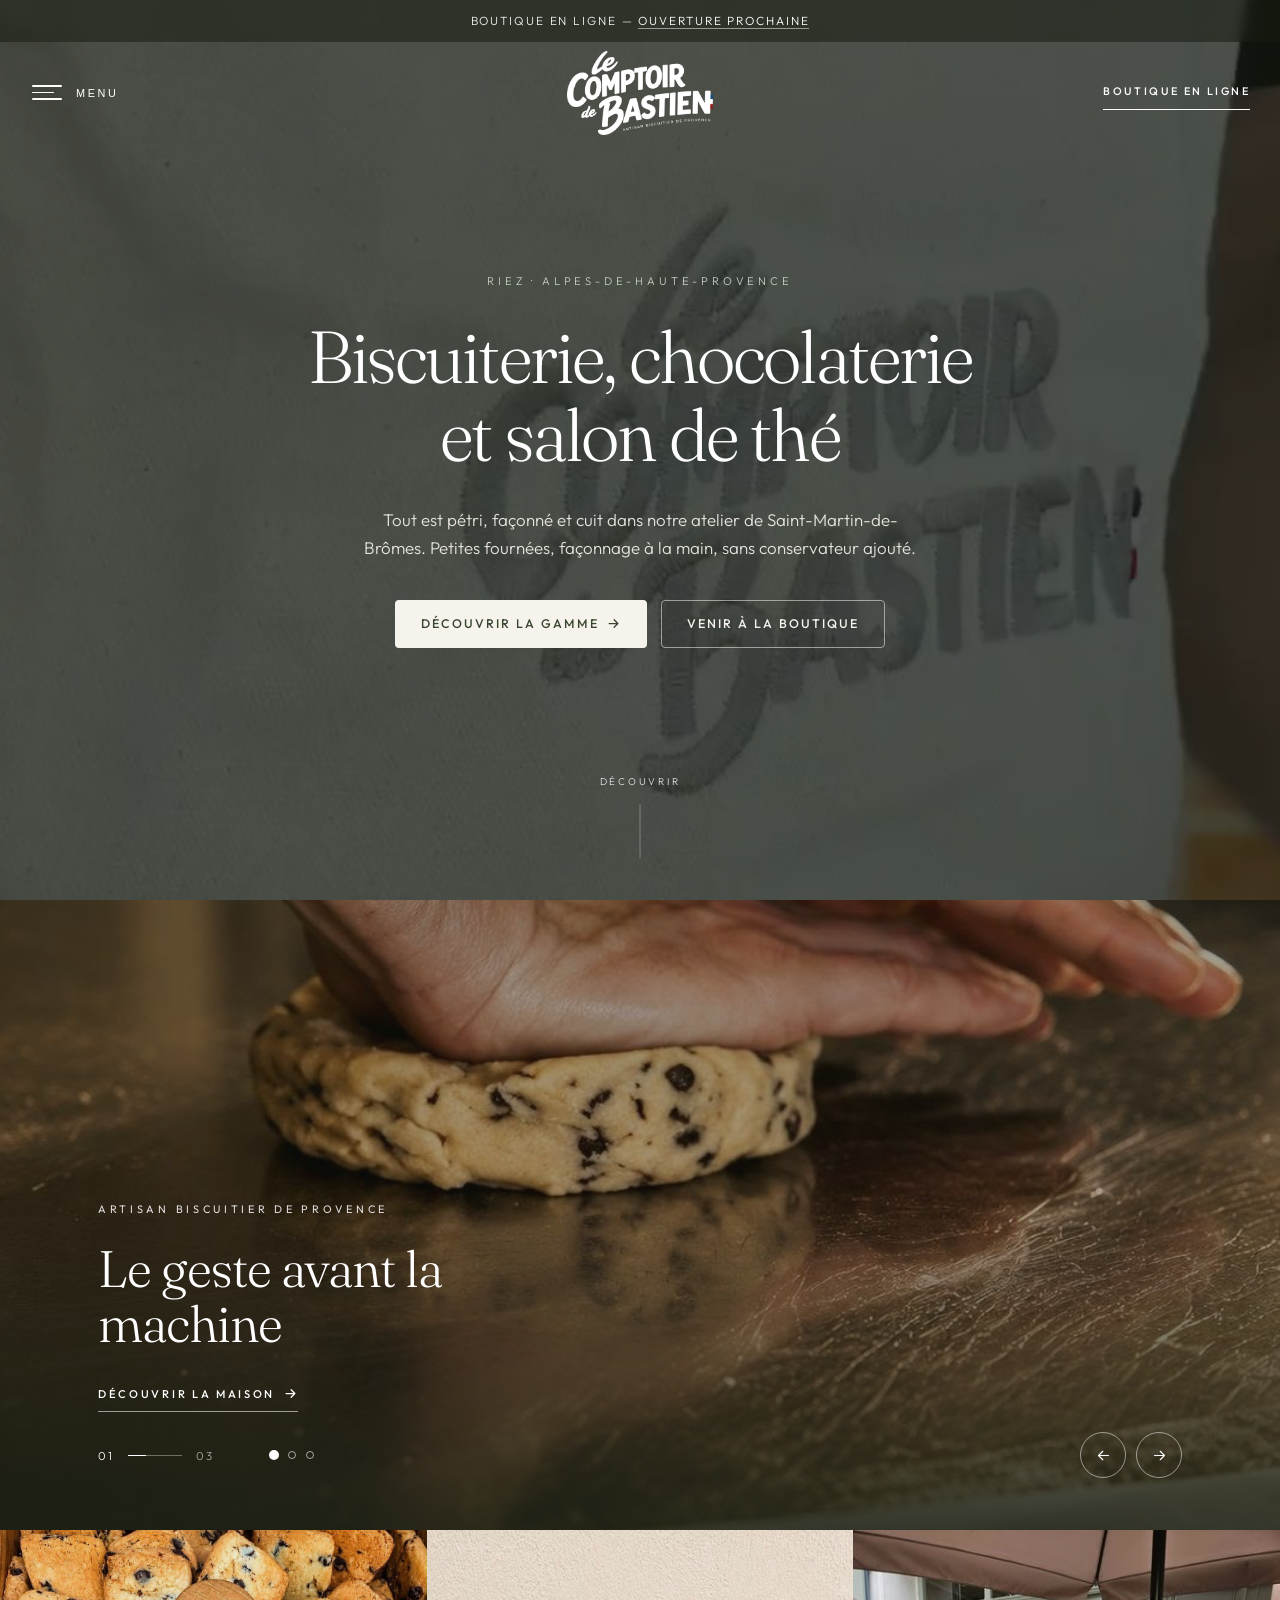
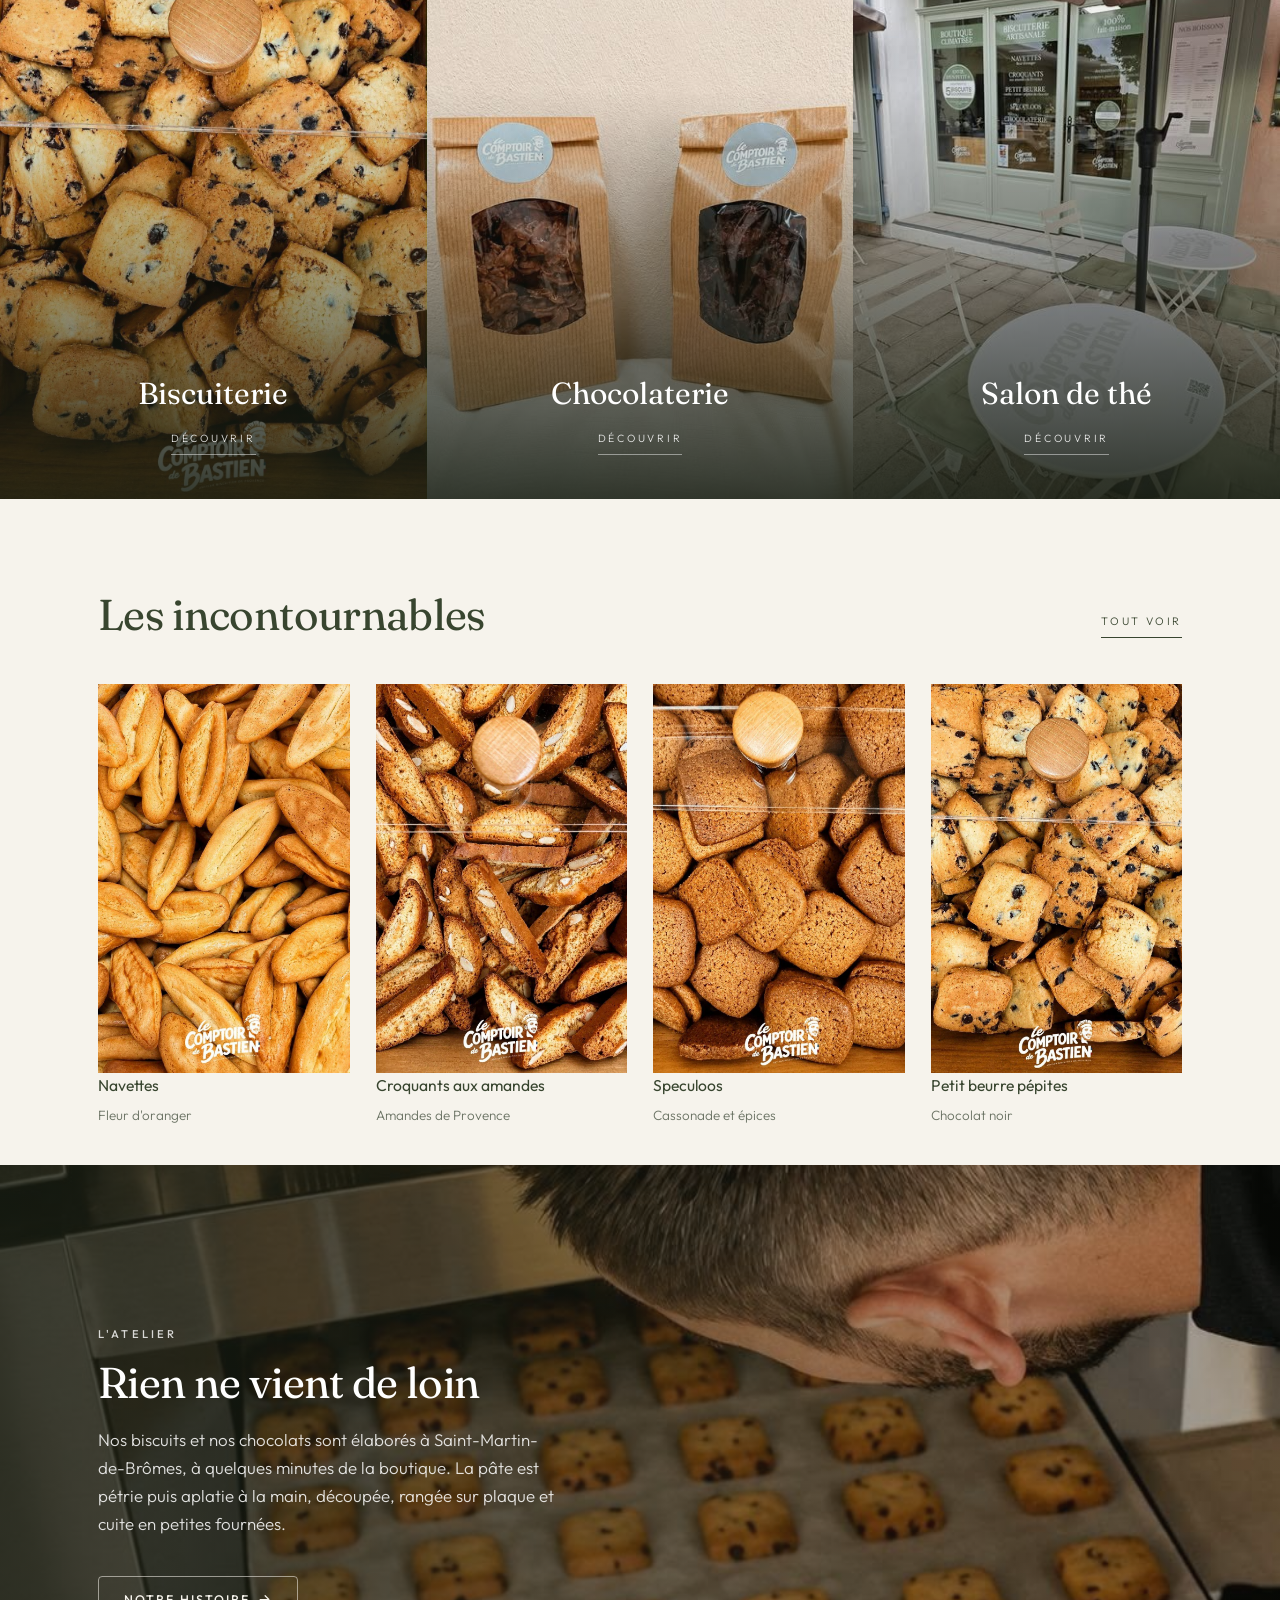
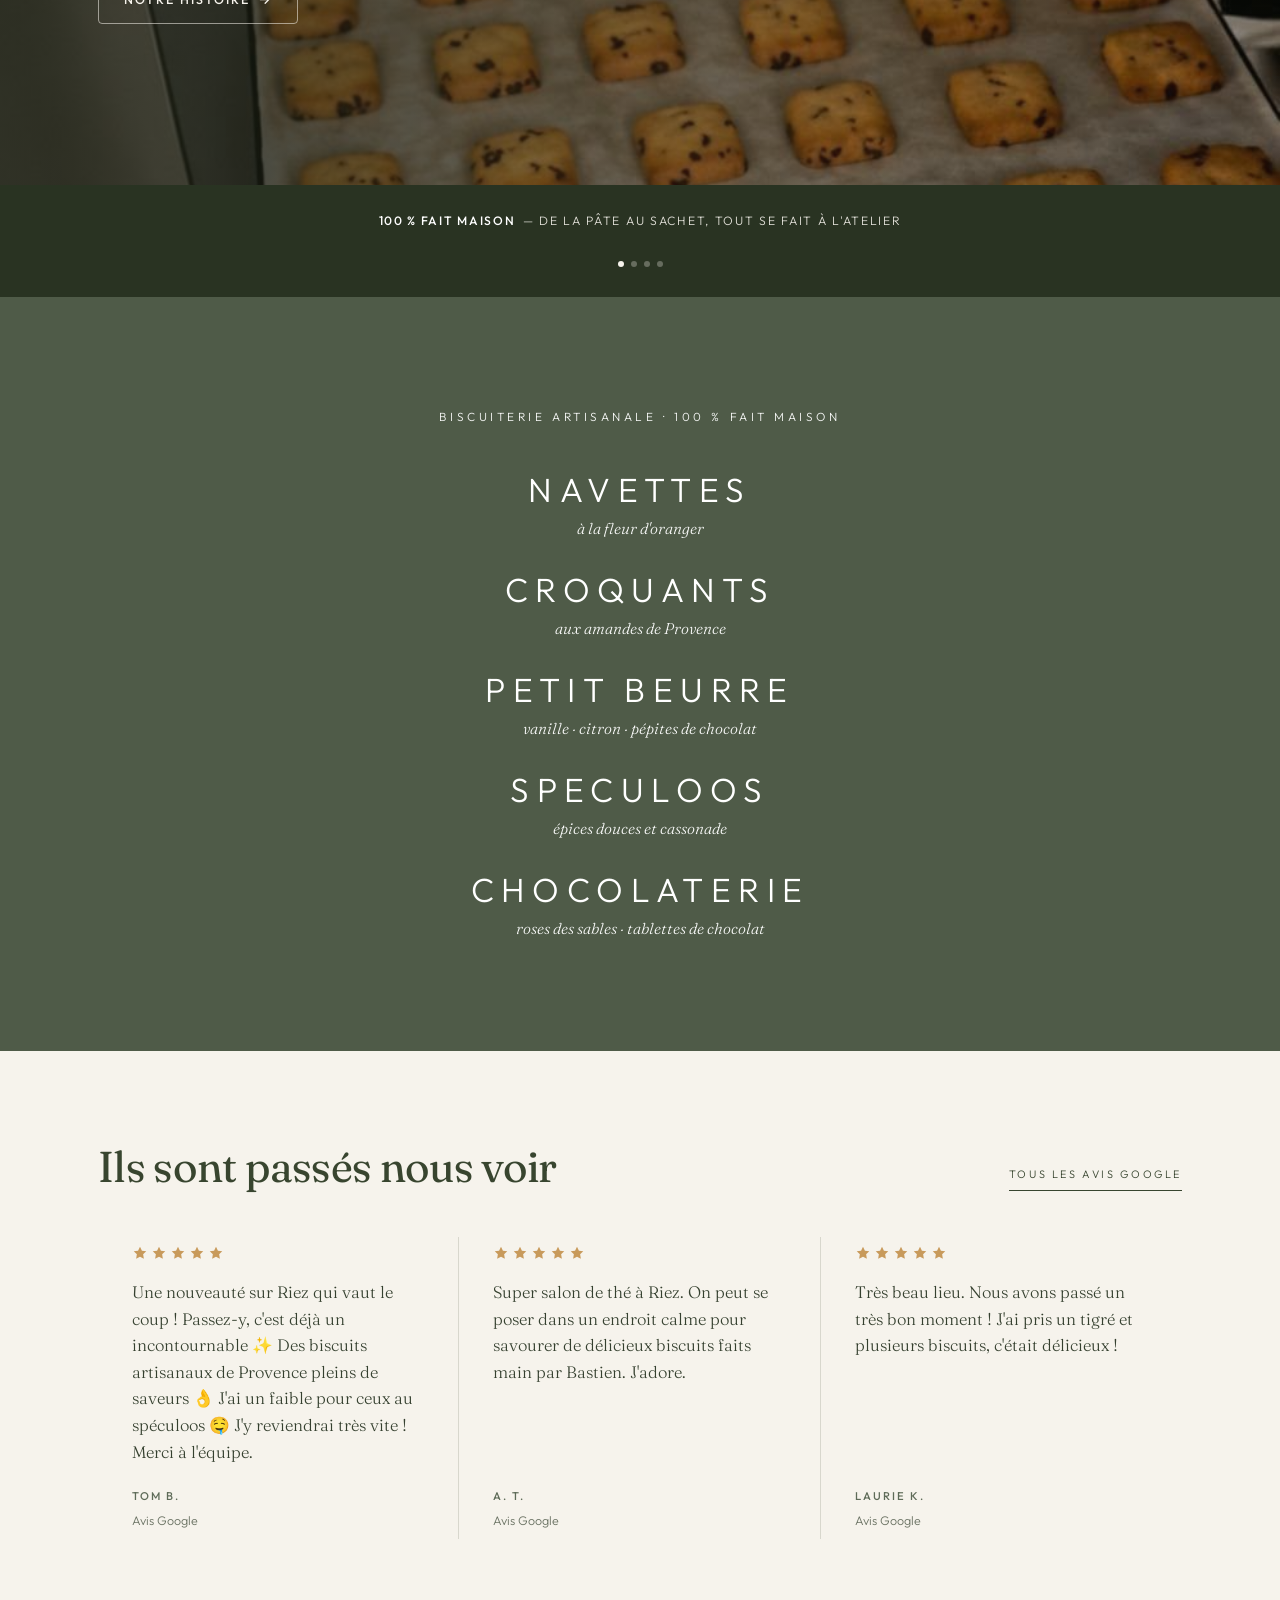
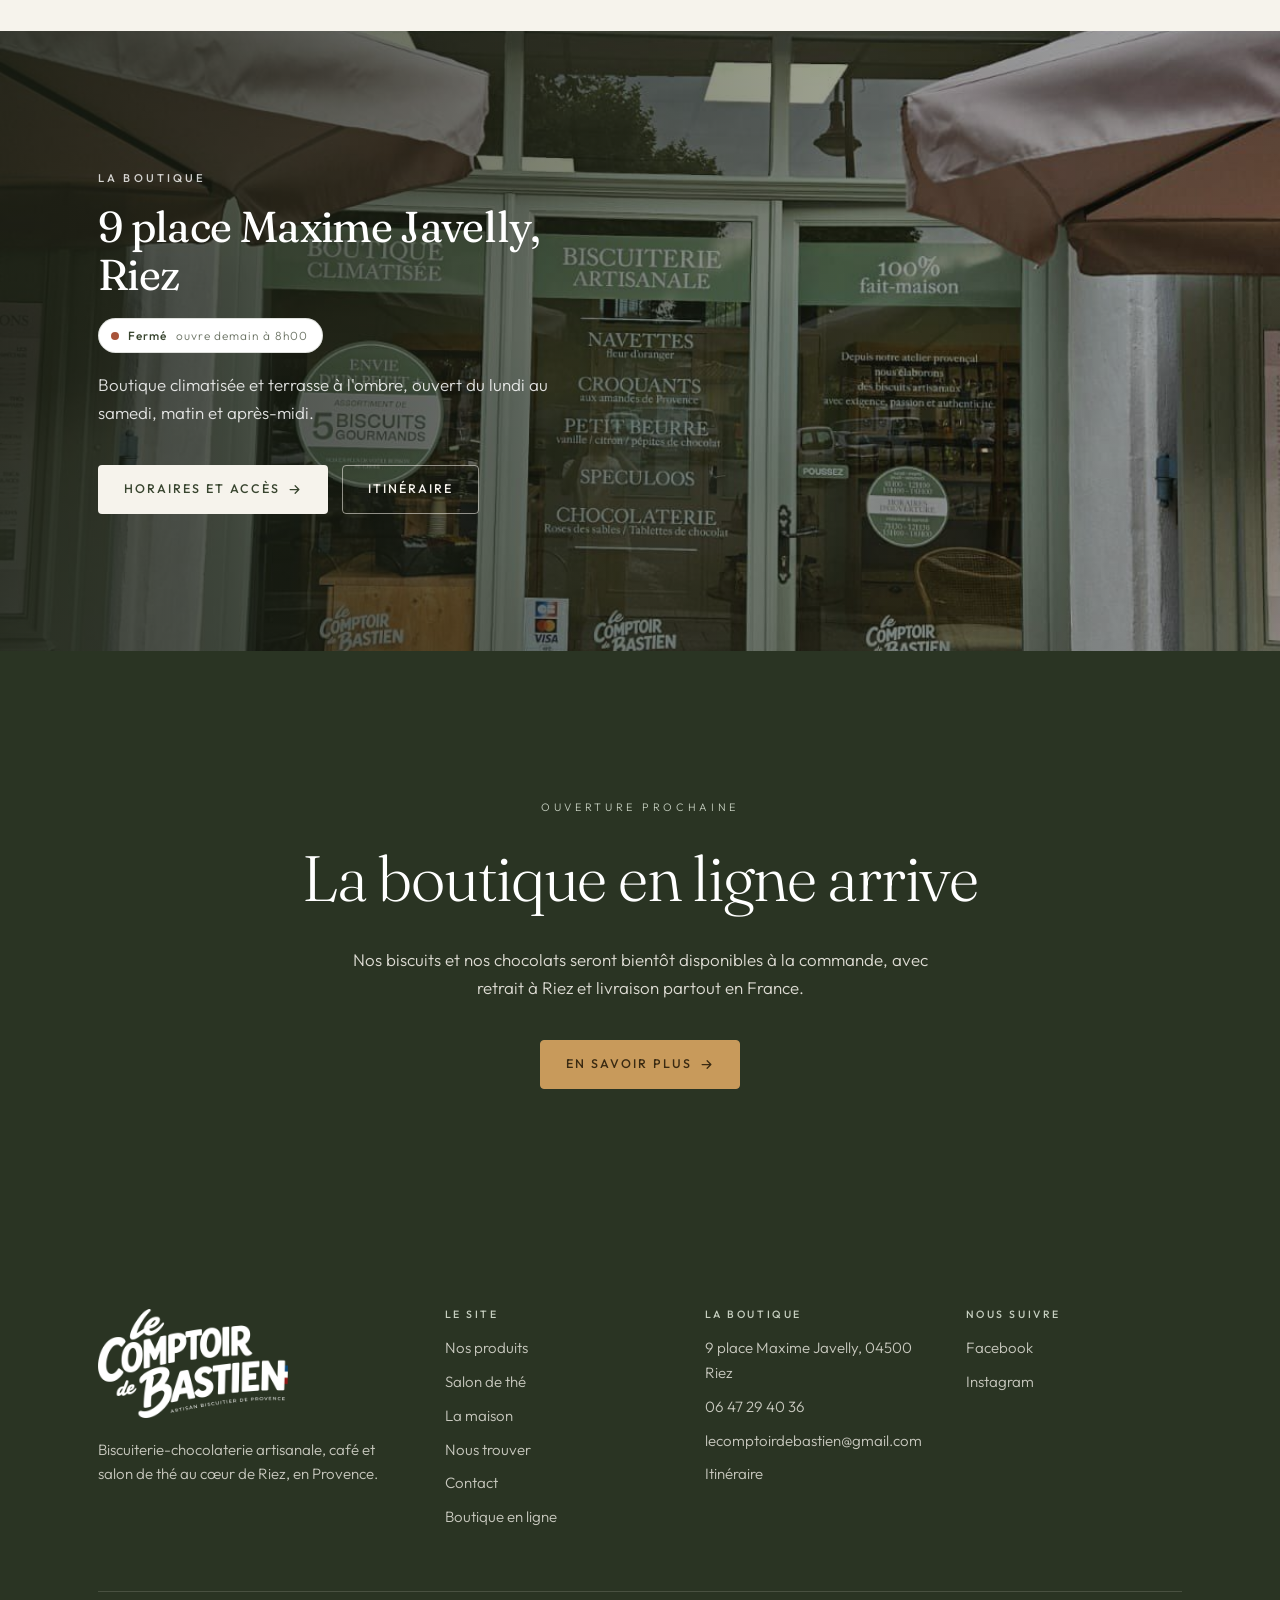
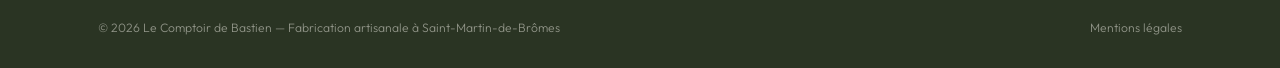
==== index.html @ a8157d1d "Ajout du site Le Comptoir de Bastien Site statique complet (pages HTML, CSS, JS, images, vidéo) prêt" ====
<!DOCTYPE html>
<html lang="fr">
<head>
<meta charset="utf-8">
<meta name="viewport" content="width=device-width, initial-scale=1">
<title>Le Comptoir de Bastien — Artisan biscuitier de Provence à Riez</title>
<meta name="description" content="Biscuiterie-chocolaterie artisanale, café et salon de thé à Riez. Navettes, croquants aux amandes, petits beurre, speculoos et chocolats faits maison en Provence.">
<meta name="author" content="Le Comptoir de Bastien">
<meta name="theme-color" content="#ADB8A7">

<!-- Partage sur les réseaux sociaux -->
<meta property="og:type" content="website">
<meta property="og:site_name" content="Le Comptoir de Bastien">
<meta property="og:title" content="Le Comptoir de Bastien — Artisan biscuitier de Provence à Riez">
<meta property="og:description" content="Biscuiterie-chocolaterie artisanale, café et salon de thé à Riez. Navettes, croquants aux amandes, petits beurre, speculoos et chocolats faits maison en Provence.">
<meta property="og:image" content="img/banniere-atelier.jpg">
<meta property="og:locale" content="fr_FR">
<meta name="twitter:card" content="summary_large_image">

<link rel="canonical" href="https://www.lecomptoirdebastien.fr/">
<meta name="robots" content="index, follow, max-image-preview:large, max-snippet:-1">
<meta property="og:url" content="https://www.lecomptoirdebastien.fr/">
<meta name="geo.region" content="FR-04">
<meta name="geo.placename" content="Riez">
<meta name="geo.position" content="43.8158;6.0928">
<meta name="ICBM" content="43.8158, 6.0928">
<script type="application/ld+json">{"@context": "https://schema.org", "@type": "Bakery", "@id": "https://www.lecomptoirdebastien.fr/#boutique", "name": "Le Comptoir de Bastien", "alternateName": "Le Comptoir de Bastien — Artisan biscuitier de Provence", "description": "Biscuiterie et chocolaterie artisanale, café et salon de thé à Riez, dans les Alpes-de-Haute-Provence. Navettes à la fleur d'oranger, croquants aux amandes, petits beurre, speculoos, roses des sables et pâtes à tartiner, fabriqués à la main dans l'atelier de Saint-Martin-de-Brômes.", "url": "https://www.lecomptoirdebastien.fr/", "logo": "https://www.lecomptoirdebastien.fr/img/logo-blanc.png", "image": ["https://www.lecomptoirdebastien.fr/img/devanture.jpg", "https://www.lecomptoirdebastien.fr/img/faconnage-pate.jpg", "https://www.lecomptoirdebastien.fr/img/navettes.jpg"], "telephone": "+33647294036", "email": "lecomptoirdebastien@gmail.com", "founder": {"@type": "Person", "name": "Bastien Burle", "jobTitle": "Artisan biscuitier-chocolatier"}, "foundingDate": "2026-04-01", "vatID": "FR88103855565", "address": {"@type": "PostalAddress", "streetAddress": "9 place Maxime Javelly", "addressLocality": "Riez", "postalCode": "04500", "addressRegion": "Provence-Alpes-Côte d'Azur", "addressCountry": "FR"}, "geo": {"@type": "GeoCoordinates", "latitude": 43.8158, "longitude": 6.0928}, "areaServed": [{"@type": "City", "name": "Riez"}, {"@type": "City", "name": "Moustiers-Sainte-Marie"}, {"@type": "City", "name": "Gréoux-les-Bains"}, {"@type": "City", "name": "Valensole"}, {"@type": "City", "name": "Manosque"}], "servesCuisine": "Biscuiterie, chocolaterie, salon de thé", "priceRange": "€", "currenciesAccepted": "EUR", "paymentAccepted": "Espèces, Carte bancaire", "amenityFeature": [{"@type": "LocationFeatureSpecification", "name": "Boutique climatisée", "value": true}, {"@type": "LocationFeatureSpecification", "name": "Terrasse", "value": true}], "sameAs": ["https://www.facebook.com/people/Le-Comptoir-de-Bastien/61591417957600/", "https://www.instagram.com/le_comptoir_de_bastien/"], "openingHoursSpecification": [{"@type": "OpeningHoursSpecification", "dayOfWeek": ["Monday", "Tuesday", "Thursday", "Friday"], "opens": "08:00", "closes": "12:00"}, {"@type": "OpeningHoursSpecification", "dayOfWeek": ["Monday", "Tuesday", "Thursday", "Friday"], "opens": "15:00", "closes": "18:00"}, {"@type": "OpeningHoursSpecification", "dayOfWeek": ["Wednesday", "Saturday"], "opens": "07:30", "closes": "12:30"}, {"@type": "OpeningHoursSpecification", "dayOfWeek": ["Wednesday", "Saturday"], "opens": "15:00", "closes": "18:00"}, {"@type": "OpeningHoursSpecification", "dayOfWeek": "Sunday", "opens": "00:00", "closes": "00:00"}], "aggregateRating": {"@type": "AggregateRating", "ratingValue": "5", "reviewCount": "9", "bestRating": "5", "worstRating": "1"}, "parentOrganization": {"@type": "Organization", "name": "LE COMPTOIR DE BASTIEN", "legalName": "LE COMPTOIR DE BASTIEN SARL", "taxID": "10385556500018", "vatID": "FR88103855565", "address": {"@type": "PostalAddress", "streetAddress": "15 chemin de la Combe", "addressLocality": "Saint-Martin-de-Brômes", "postalCode": "04800", "addressCountry": "FR"}}}</script>
<script type="application/ld+json">{"@context": "https://schema.org", "@type": "BreadcrumbList", "itemListElement": [{"@type": "ListItem", "position": 1, "name": "Accueil", "item": "https://www.lecomptoirdebastien.fr/"}]}</script>
<script type="application/ld+json">{"@context": "https://schema.org", "@type": "FAQPage", "mainEntity": [{"@type": "Question", "name": "Où se trouve Le Comptoir de Bastien ?", "acceptedAnswer": {"@type": "Answer", "text": "La boutique se trouve 9 place Maxime Javelly, 04500 Riez, dans les Alpes-de-Haute-Provence. Les biscuits et les chocolats sont fabriqués dans l'atelier de Saint-Martin-de-Brômes, qui n'est pas ouvert au public."}}, {"@type": "Question", "name": "Quels sont les horaires d'ouverture ?", "acceptedAnswer": {"@type": "Answer", "text": "La boutique est ouverte du lundi au samedi. Les lundi, mardi, jeudi et vendredi de 8h00 à 12h00 et de 15h00 à 18h00 ; les mercredi et samedi de 7h30 à 12h30 et de 15h00 à 18h00. Fermé le dimanche."}}, {"@type": "Question", "name": "Quels biscuits propose Le Comptoir de Bastien ?", "acceptedAnswer": {"@type": "Answer", "text": "Des navettes à la fleur d'oranger, des croquants aux amandes et au miel de Provence, des petits beurre vanille, citron ou pépites de chocolat, et des speculoos. Côté chocolaterie : roses des sables, amandes caramélisées et pâtes à tartiner aux noisettes."}}, {"@type": "Question", "name": "Peut-on s'asseoir pour consommer sur place ?", "acceptedAnswer": {"@type": "Answer", "text": "Oui. Le Comptoir de Bastien est aussi un café et salon de thé, avec une boutique climatisée et une terrasse à l'ombre. La carte propose des cafés, des thés, des infusions, des jus de fruits et des kombuchas, à accompagner des gourmandises préparées le matin même."}}, {"@type": "Question", "name": "Les biscuits sont-ils faits maison ?", "acceptedAnswer": {"@type": "Answer", "text": "Oui, tout est fabriqué artisanalement dans l'atelier de Saint-Martin-de-Brômes par Bastien Burle : pâte pétrie, découpée, rangée sur plaque et cuite en petites fournées, sans conservateur ajouté."}}, {"@type": "Question", "name": "Peut-on commander en ligne ?", "acceptedAnswer": {"@type": "Answer", "text": "La boutique en ligne n'est pas encore ouverte. En attendant, les commandes se font par téléphone au 06 47 29 40 36 ou par e-mail à lecomptoirdebastien@gmail.com, avec retrait à la boutique de Riez. Pour un coffret ou une grande quantité, prévenir quelques jours à l'avance."}}, {"@type": "Question", "name": "Proposez-vous des coffrets cadeaux ?", "acceptedAnswer": {"@type": "Answer", "text": "Oui. Des boîtes métal collector illustrées Provence, Riez et Pétanque, garnies de biscuits, ainsi qu'un assortiment de cinq biscuits gourmands. Des coffrets sur mesure sont réalisables pour les entreprises et les événements."}}]}</script>

<link rel="icon" href="img/favicon.png" type="image/png">
<link rel="apple-touch-icon" href="img/favicon.png">

<link rel="preconnect" href="https://fonts.googleapis.com">
<link rel="preconnect" href="https://fonts.gstatic.com" crossorigin>
<link href="https://fonts.googleapis.com/css2?family=Fraunces:ital,opsz,wght@0,9..144,400..700;1,9..144,400..600&family=Outfit:wght@200;300;400;500&display=swap" rel="stylesheet">
<link rel="stylesheet" href="css/style.css">
</head>
<body class="has-overlay-header">
<a class="skip-link" href="#contenu">Aller au contenu</a>

<!-- Vidéo d'atelier, fixée derrière tout le site -->
<div class="site-video" aria-hidden="true">
  <img class="poster" src="media/atelier-poster.jpg" alt="" width="1280" height="722">
  <video muted loop playsinline preload="metadata" poster="media/atelier-poster.jpg">
    <source src="media/atelier.mp4" type="video/mp4">
  </video>
</div>
<div class="site-veil" aria-hidden="true"></div>

<div class="topbar is-overlay">
<div class="announce">
  Boutique en ligne — <a href="boutique-en-ligne.html">ouverture prochaine</a>
</div>

<header class="site-header is-overlay">
  <div class="nav-wrap">

    <div class="nav-lead">
      <button class="nav-toggle" type="button" aria-expanded="false" aria-controls="nav-drawer" aria-label="Ouvrir le menu">
        <span class="burger" aria-hidden="true"><span></span><span></span><span></span></span>
        <span class="toggle-word">Menu</span>
      </button>
    </div>

    <a class="brand" href="index.html" aria-label="Le Comptoir de Bastien — retour à l'accueil">
      <img src="img/logo-blanc.png" alt="Le Comptoir de Bastien, Artisan biscuitier de Provence" width="900" height="516">
    </a>

    <div class="nav-right">
      <a class="nav-cta" href="boutique-en-ligne.html">Boutique en ligne</a>
    </div>

  </div>
</header>
</div>

<!-- Tiroir de navigation -->
<div class="drawer-veil" hidden></div>

<aside class="drawer" id="nav-drawer" aria-label="Navigation principale" aria-hidden="true">
  <div class="drawer-inner">

    <button class="drawer-close" type="button" aria-label="Fermer le menu">
      <span class="x" aria-hidden="true"><span></span><span></span></span>
      <span class="word">Fermer</span>
    </button>

    <nav class="drawer-main" aria-label="Rubriques principales">
      <ul>
          <li><a href="produits.html">Nos produits</a></li>
          <li><a href="salon-de-the.html">Salon de thé</a></li>
          <li><a href="boutique-en-ligne.html">Boutique en ligne</a></li>
      </ul>
    </nav>

    <nav class="drawer-second" aria-label="Liens secondaires">
      <ul>
          <li><a href="index.html" aria-current="page">Accueil</a></li>
          <li><a href="la-maison.html">La maison</a></li>
          <li><a href="nous-trouver.html">Nous trouver</a></li>
          <li><a href="contact.html">Contact</a></li>
          <li><a href="mentions-legales.html">Mentions légales</a></li>
      </ul>
      <div class="drawer-social">
        <a href="https://www.instagram.com/le_comptoir_de_bastien/" target="_blank" rel="noopener">Instagram</a>
        <a href="https://www.facebook.com/people/Le-Comptoir-de-Bastien/61591417957600/" target="_blank" rel="noopener">Facebook</a>
      </div>
    </nav>

  </div>
</aside>

<main id="contenu">

<!-- Première zone : la vidéo de l'atelier, plein écran -->
<section class="hero-video on-video">
  <div class="container">
    <span class="s-kicker">Riez · Alpes-de-Haute-Provence</span>
    <h1 class="s-title">Biscuiterie, chocolaterie<br>et salon de thé</h1>
    <p class="s-text">Tout est pétri, façonné et cuit dans notre atelier de Saint-Martin-de-Brômes.
    Petites fournées, façonnage à la main, sans conservateur ajouté.</p>
    <div class="btn-row hero-actions">
      <a class="btn btn-light" href="produits.html">Découvrir la gamme <svg viewBox="0 0 24 24" fill="none" stroke="currentColor" stroke-width="2" stroke-linecap="round" stroke-linejoin="round" aria-hidden="true"><path d="M5 12h14M13 6l6 6-6 6"/></svg></a>
      <a class="btn btn-outline-light" href="nous-trouver.html">Venir à la boutique</a>
    </div>
  </div>
  <a class="scroll-cue" href="#suite" aria-label="Faire défiler vers la suite">
    <span class="cue-word">Découvrir</span>
    <span class="cue-line" aria-hidden="true"></span>
  </a>
</section>

<!-- Deuxième zone : le carrousel -->
<section class="slider is-second" id="suite" tabindex="0" aria-roledescription="carrousel" aria-label="Mises en avant">

  <article class="slide is-active" aria-hidden="false">
    <div class="slide-media">
      <img src="img/faconnage-pate.jpg" alt="Façonnage à la main d'une pâte à biscuits aux pépites de chocolat" width="1068" height="1472" fetchpriority="high">
    </div>
    <div class="slide-content">
      <div class="container">
        <span class="slide-kicker">Artisan biscuitier de Provence</span>
        <p class="slide-title">Le geste avant la machine</p>
        <a class="slide-link" href="la-maison.html">Découvrir la maison <svg viewBox="0 0 24 24" fill="none" stroke="currentColor" stroke-width="2" stroke-linecap="round" stroke-linejoin="round" aria-hidden="true"><path d="M5 12h14M13 6l6 6-6 6"/></svg></a>
      </div>
    </div>
  </article>

  <article class="slide" aria-hidden="true">
    <div class="slide-media">
      <img src="img/croquants-amandes.jpg" alt="Croquants aux amandes de Provence dans un plateau en bois" width="1100" height="1466" loading="lazy">
    </div>
    <div class="slide-content">
      <div class="container">
        <span class="slide-kicker">Navettes &amp; croquants</span>
        <p class="slide-title">Les recettes d'ici, sans raccourci</p>
        <a class="slide-link" href="produits.html">Voir la gamme <svg viewBox="0 0 24 24" fill="none" stroke="currentColor" stroke-width="2" stroke-linecap="round" stroke-linejoin="round" aria-hidden="true"><path d="M5 12h14M13 6l6 6-6 6"/></svg></a>
      </div>
    </div>
  </article>

  <article class="slide" aria-hidden="true">
    <div class="slide-media">
      <img src="img/cafe-rose-des-sables.jpg" alt="Un expresso et une assiette de roses des sables sur une table du salon de thé" width="526" height="715" loading="lazy">
    </div>
    <div class="slide-content">
      <div class="container">
        <span class="slide-kicker">Café &amp; salon de thé</span>
        <p class="slide-title">S'asseoir, place Maxime Javelly</p>
        <a class="slide-link" href="salon-de-the.html">Consulter la carte <svg viewBox="0 0 24 24" fill="none" stroke="currentColor" stroke-width="2" stroke-linecap="round" stroke-linejoin="round" aria-hidden="true"><path d="M5 12h14M13 6l6 6-6 6"/></svg></a>
      </div>
    </div>
  </article>

  <div class="slider-nav">
    <div class="container">
      <div class="slider-count">
        <span class="cur">01</span>
        <span class="bar"><span></span></span>
        <span class="tot">03</span>
      </div>
      <div class="slider-dots" role="tablist" aria-label="Choisir un visuel">
        <button type="button" role="tab" aria-label="Visuel 1" aria-selected="true"></button>
        <button type="button" role="tab" aria-label="Visuel 2" aria-selected="false"></button>
        <button type="button" role="tab" aria-label="Visuel 3" aria-selected="false"></button>
      </div>
      <div class="slider-btns">
        <button class="slider-btn prev" type="button" aria-label="Visuel précédent"><svg viewBox="0 0 24 24" fill="none" stroke="currentColor" stroke-width="1.6" stroke-linecap="round" stroke-linejoin="round" aria-hidden="true"><path d="M19 12H5M11 6l-6 6 6 6"/></svg></button>
        <button class="slider-btn next" type="button" aria-label="Visuel suivant"><svg viewBox="0 0 24 24" fill="none" stroke="currentColor" stroke-width="1.6" stroke-linecap="round" stroke-linejoin="round" aria-hidden="true"><path d="M5 12h14M13 6l6 6-6 6"/></svg></button>
      </div>
    </div>
  </div>

</section>

<!-- Trois collections, images pleine largeur -->
<section style="padding:0">
  <div class="collections">

    <a class="collection" href="produits.html">
      <img src="img/biscuit-pepites.jpg" alt="Petits beurre aux pépites de chocolat en vrac" width="1086" height="1448" loading="lazy">
      <span class="collection-label">
        <span class="c-name">Biscuiterie</span>
        <span class="c-more">Découvrir</span>
      </span>
    </a>

    <a class="collection" href="produits.html">
      <img src="img/sachets-chocolat.jpg" alt="Sachets de chocolats maison à fenêtre transparente" width="526" height="701" loading="lazy">
      <span class="collection-label">
        <span class="c-name">Chocolaterie</span>
        <span class="c-more">Découvrir</span>
      </span>
    </a>

    <a class="collection" href="salon-de-the.html">
      <img src="img/terrasse.jpg" alt="Tables et chaises en terrasse devant la boutique" width="443" height="590" loading="lazy">
      <span class="collection-label">
        <span class="c-name">Salon de thé</span>
        <span class="c-more">Découvrir</span>
      </span>
    </a>

  </div>
</section>

<!-- Sélection de produits -->
<section>
  <div class="container">
    <div class="section-head">
      <h2>Les incontournables</h2>
      <a class="see-all" href="produits.html">Tout voir</a>
    </div>
    <div class="shop-grid reveal">

      <a class="shop-item" href="produits.html">
        <span class="thumb"><img src="img/navettes.jpg" alt="Navettes à la fleur d'oranger" width="1086" height="1448" loading="lazy"></span>
        <span class="s-name">Navettes</span>
        <span class="s-meta"><span>Fleur d'oranger</span></span>
      </a>

      <a class="shop-item" href="produits.html">
        <span class="thumb"><img src="img/croquants-boite.jpg" alt="Croquants aux amandes de Provence" width="1086" height="1448" loading="lazy"></span>
        <span class="s-name">Croquants aux amandes</span>
        <span class="s-meta"><span>Amandes de Provence</span></span>
      </a>

      <a class="shop-item" href="produits.html">
        <span class="thumb"><img src="img/biscuit-speculoos.jpg" alt="Biscuits speculoos" width="1086" height="1448" loading="lazy"></span>
        <span class="s-name">Speculoos</span>
        <span class="s-meta"><span>Cassonade et épices</span></span>
      </a>

      <a class="shop-item" href="produits.html">
        <span class="thumb"><img src="img/biscuit-pepites.jpg" alt="Petits beurre aux pépites de chocolat" width="1086" height="1448" loading="lazy"></span>
        <span class="s-name">Petit beurre pépites</span>
        <span class="s-meta"><span>Chocolat noir</span></span>
      </a>

    </div>
  </div>
</section>

<!-- Bande image pleine largeur : l'atelier -->
<section class="fullbleed" style="padding:0">
  <div class="fullbleed-media">
    <img src="img/cuisson-four.jpg" alt="Sortie du four d'une plaque de petits beurre aux pépites de chocolat" width="998" height="1575" loading="lazy">
  </div>
  <div class="container">
    <div class="fullbleed-text">
      <span class="eyebrow">L'atelier</span>
      <h2>Rien ne vient de loin</h2>
      <p>Nos biscuits et nos chocolats sont élaborés à Saint-Martin-de-Brômes, à quelques minutes
      de la boutique. La pâte est pétrie puis aplatie à la main, découpée, rangée sur plaque
      et cuite en petites fournées.</p>
      <div class="btn-row">
        <a class="btn btn-outline-light" href="la-maison.html">Notre histoire <svg viewBox="0 0 24 24" fill="none" stroke="currentColor" stroke-width="2" stroke-linecap="round" stroke-linejoin="round" aria-hidden="true"><path d="M5 12h14M13 6l6 6-6 6"/></svg></a>
      </div>
    </div>
  </div>
</section>

<!-- Bandeau de réassurance rotatif -->
<section class="reassure" style="padding:30px 0" aria-label="Nos engagements">
  <div class="container">
    <div class="reassure-track">
      <p class="reassure-item is-active"><strong>100 % fait maison</strong> — de la pâte au sachet, tout se fait à l'atelier</p>
      <p class="reassure-item"><strong>Cuit en petites fournées</strong> — des quantités volontairement limitées</p>
      <p class="reassure-item"><strong>Boutique climatisée</strong> — et terrasse à l'ombre, place Maxime Javelly</p>
      <p class="reassure-item"><strong>Recettes de Provence</strong> — navettes, croquants et spécialités d'ici</p>
    </div>
    <div class="reassure-dots">
      <button type="button" class="is-active" aria-label="Engagement 1"></button>
      <button type="button" aria-label="Engagement 2"></button>
      <button type="button" aria-label="Engagement 3"></button>
      <button type="button" aria-label="Engagement 4"></button>
    </div>
  </div>
</section>

<!-- Bandeau vitrine : la typographie de la boutique -->
<section class="vitrine">
  <div class="container vitrine-inner">
    <p class="vitrine-title">Biscuiterie artisanale · 100 % fait maison</p>
    <ul class="vitrine-list reveal">
      <li><span class="name">Navettes</span><span class="sub">à la fleur d'oranger</span></li>
      <li><span class="name">Croquants</span><span class="sub">aux amandes de Provence</span></li>
      <li><span class="name">Petit beurre</span><span class="sub">vanille · citron · pépites de chocolat</span></li>
      <li><span class="name">Speculoos</span><span class="sub">épices douces et cassonade</span></li>
      <li><span class="name">Chocolaterie</span><span class="sub">roses des sables · tablettes de chocolat</span></li>
    </ul>
  </div>
</section>

<!-- ============================================================
     AVIS CLIENTS — repris des avis Google publiés par les clients.
     Seuls le prénom et l'initiale du nom sont affichés.
     Pour en ajouter un : dupliquez un bloc <article class="review">.
     ============================================================ -->
<section>
  <div class="container">
    <div class="section-head">
      <h2>Ils sont passés nous voir</h2>
      <a class="see-all" href="https://www.google.com/maps/search/?api=1&query=9+Place+Maxime+Javelly+04500+Riez" target="_blank" rel="noopener">Tous les avis Google</a>
    </div>
    <div class="reviews reveal">

      <article class="review">
        <div class="stars" aria-label="Note de 5 sur 5"><svg viewBox="0 0 24 24" fill="currentColor" aria-hidden="true"><path d="m12 2.6 2.9 5.9 6.5.95-4.7 4.58 1.1 6.47L12 17.45 6.2 20.5l1.1-6.47L2.6 9.45l6.5-.95L12 2.6Z"/></svg><svg viewBox="0 0 24 24" fill="currentColor" aria-hidden="true"><path d="m12 2.6 2.9 5.9 6.5.95-4.7 4.58 1.1 6.47L12 17.45 6.2 20.5l1.1-6.47L2.6 9.45l6.5-.95L12 2.6Z"/></svg><svg viewBox="0 0 24 24" fill="currentColor" aria-hidden="true"><path d="m12 2.6 2.9 5.9 6.5.95-4.7 4.58 1.1 6.47L12 17.45 6.2 20.5l1.1-6.47L2.6 9.45l6.5-.95L12 2.6Z"/></svg><svg viewBox="0 0 24 24" fill="currentColor" aria-hidden="true"><path d="m12 2.6 2.9 5.9 6.5.95-4.7 4.58 1.1 6.47L12 17.45 6.2 20.5l1.1-6.47L2.6 9.45l6.5-.95L12 2.6Z"/></svg><svg viewBox="0 0 24 24" fill="currentColor" aria-hidden="true"><path d="m12 2.6 2.9 5.9 6.5.95-4.7 4.58 1.1 6.47L12 17.45 6.2 20.5l1.1-6.47L2.6 9.45l6.5-.95L12 2.6Z"/></svg></div>
        <blockquote>Une nouveauté sur Riez qui vaut le coup ! Passez-y, c'est déjà un incontournable ✨
        Des biscuits artisanaux de Provence pleins de saveurs 👌 J'ai un faible pour ceux au spéculoos 🤤
        J'y reviendrai très vite ! Merci à l'équipe.</blockquote>
        <p class="who">Tom B.<span class="source">Avis Google</span></p>
      </article>

      <article class="review">
        <div class="stars" aria-label="Note de 5 sur 5"><svg viewBox="0 0 24 24" fill="currentColor" aria-hidden="true"><path d="m12 2.6 2.9 5.9 6.5.95-4.7 4.58 1.1 6.47L12 17.45 6.2 20.5l1.1-6.47L2.6 9.45l6.5-.95L12 2.6Z"/></svg><svg viewBox="0 0 24 24" fill="currentColor" aria-hidden="true"><path d="m12 2.6 2.9 5.9 6.5.95-4.7 4.58 1.1 6.47L12 17.45 6.2 20.5l1.1-6.47L2.6 9.45l6.5-.95L12 2.6Z"/></svg><svg viewBox="0 0 24 24" fill="currentColor" aria-hidden="true"><path d="m12 2.6 2.9 5.9 6.5.95-4.7 4.58 1.1 6.47L12 17.45 6.2 20.5l1.1-6.47L2.6 9.45l6.5-.95L12 2.6Z"/></svg><svg viewBox="0 0 24 24" fill="currentColor" aria-hidden="true"><path d="m12 2.6 2.9 5.9 6.5.95-4.7 4.58 1.1 6.47L12 17.45 6.2 20.5l1.1-6.47L2.6 9.45l6.5-.95L12 2.6Z"/></svg><svg viewBox="0 0 24 24" fill="currentColor" aria-hidden="true"><path d="m12 2.6 2.9 5.9 6.5.95-4.7 4.58 1.1 6.47L12 17.45 6.2 20.5l1.1-6.47L2.6 9.45l6.5-.95L12 2.6Z"/></svg></div>
        <blockquote>Super salon de thé à Riez. On peut se poser dans un endroit calme pour savourer
        de délicieux biscuits faits main par Bastien. J'adore.</blockquote>
        <p class="who">A. T.<span class="source">Avis Google</span></p>
      </article>

      <article class="review">
        <div class="stars" aria-label="Note de 5 sur 5"><svg viewBox="0 0 24 24" fill="currentColor" aria-hidden="true"><path d="m12 2.6 2.9 5.9 6.5.95-4.7 4.58 1.1 6.47L12 17.45 6.2 20.5l1.1-6.47L2.6 9.45l6.5-.95L12 2.6Z"/></svg><svg viewBox="0 0 24 24" fill="currentColor" aria-hidden="true"><path d="m12 2.6 2.9 5.9 6.5.95-4.7 4.58 1.1 6.47L12 17.45 6.2 20.5l1.1-6.47L2.6 9.45l6.5-.95L12 2.6Z"/></svg><svg viewBox="0 0 24 24" fill="currentColor" aria-hidden="true"><path d="m12 2.6 2.9 5.9 6.5.95-4.7 4.58 1.1 6.47L12 17.45 6.2 20.5l1.1-6.47L2.6 9.45l6.5-.95L12 2.6Z"/></svg><svg viewBox="0 0 24 24" fill="currentColor" aria-hidden="true"><path d="m12 2.6 2.9 5.9 6.5.95-4.7 4.58 1.1 6.47L12 17.45 6.2 20.5l1.1-6.47L2.6 9.45l6.5-.95L12 2.6Z"/></svg><svg viewBox="0 0 24 24" fill="currentColor" aria-hidden="true"><path d="m12 2.6 2.9 5.9 6.5.95-4.7 4.58 1.1 6.47L12 17.45 6.2 20.5l1.1-6.47L2.6 9.45l6.5-.95L12 2.6Z"/></svg></div>
        <blockquote>Très beau lieu. Nous avons passé un très bon moment ! J'ai pris un tigré
        et plusieurs biscuits, c'était délicieux !</blockquote>
        <p class="who">Laurie K.<span class="source">Avis Google</span></p>
      </article>

    </div>
  </div>
</section>

<!-- Bande image : la boutique -->
<section class="fullbleed" style="padding:0">
  <div class="fullbleed-media">
    <img src="img/devanture.jpg" alt="La devanture vert sauge de la boutique du Comptoir de Bastien à Riez" width="1200" height="1600" loading="lazy">
  </div>
  <div class="container">
    <div class="fullbleed-text">
      <span class="eyebrow">La boutique</span>
      <h2>9 place Maxime Javelly, Riez</h2>
      <span class="open-state" aria-live="polite"><span class="dot" aria-hidden="true"></span><span class="label">Ouvert</span><span class="detail"></span></span>
      <p>Boutique climatisée et terrasse à l'ombre, ouvert du lundi au samedi,
      matin et après-midi.</p>
      <div class="btn-row">
        <a class="btn btn-light" href="nous-trouver.html">Horaires et accès <svg viewBox="0 0 24 24" fill="none" stroke="currentColor" stroke-width="2" stroke-linecap="round" stroke-linejoin="round" aria-hidden="true"><path d="M5 12h14M13 6l6 6-6 6"/></svg></a>
        <a class="btn btn-outline-light" href="https://www.google.com/maps/search/?api=1&query=9+Place+Maxime+Javelly+04500+Riez" target="_blank" rel="noopener">Itinéraire</a>
      </div>
    </div>
  </div>
</section>

<!-- Boutique en ligne -->
<section class="statement on-video">
  <div class="container">
    <span class="s-kicker">Ouverture prochaine</span>
    <p class="s-title">La boutique en ligne arrive</p>
    <p class="s-text">Nos biscuits et nos chocolats seront bientôt disponibles à la commande,
    avec retrait à Riez et livraison partout en France.</p>
    <div class="btn-row" style="justify-content:center">
      <a class="btn btn-cta" href="boutique-en-ligne.html">En savoir plus <svg viewBox="0 0 24 24" fill="none" stroke="currentColor" stroke-width="2" stroke-linecap="round" stroke-linejoin="round" aria-hidden="true"><path d="M5 12h14M13 6l6 6-6 6"/></svg></a>
    </div>
  </div>
</section>

</main>

<button class="to-top" type="button" aria-label="Revenir en haut de la page">
  <svg viewBox="0 0 24 24" fill="none" stroke="currentColor" stroke-width="1.6" stroke-linecap="round" stroke-linejoin="round" aria-hidden="true">
    <path d="M12 19V5M6 11l6-6 6 6"/>
  </svg>
</button>

<nav class="action-bar" aria-label="Actions rapides">
  <a href="tel:+33647294036"><svg viewBox="0 0 24 24" fill="none" stroke="currentColor" stroke-width="1.6" stroke-linecap="round" stroke-linejoin="round" aria-hidden="true"><path d="M22 16.9v3a2 2 0 0 1-2.2 2 19.8 19.8 0 0 1-8.6-3.1 19.5 19.5 0 0 1-6-6A19.8 19.8 0 0 1 2.1 4.2 2 2 0 0 1 4.1 2h3a2 2 0 0 1 2 1.7c.1 1 .4 1.9.7 2.8a2 2 0 0 1-.5 2.1L8.1 9.9a16 16 0 0 0 6 6l1.3-1.3a2 2 0 0 1 2.1-.4c.9.3 1.8.6 2.8.7a2 2 0 0 1 1.7 2Z"/></svg> Appeler</a>
  <a href="https://www.google.com/maps/search/?api=1&amp;query=9+Place+Maxime+Javelly+04500+Riez" target="_blank" rel="noopener"><svg viewBox="0 0 24 24" fill="none" stroke="currentColor" stroke-width="1.6" stroke-linecap="round" stroke-linejoin="round" aria-hidden="true"><path d="M12 22s7-7.6 7-12.5A7 7 0 0 0 5 9.5C5 14.4 12 22 12 22z"/><circle cx="12" cy="9.5" r="2.5"/></svg> Itinéraire</a>
</nav>

<footer class="site-footer">
  <div class="container">
    <div class="footer-grid">

      <div class="footer-logo">
        <img src="img/logo-blanc.png" alt="Le Comptoir de Bastien" width="900" height="516" loading="lazy">
        <p>Biscuiterie-chocolaterie artisanale, café et salon de thé au cœur de Riez, en Provence.</p>
      </div>

      <div class="footer-col">
        <h4>Le site</h4>
        <ul>
          <li><a href="produits.html">Nos produits</a></li>
        <li><a href="salon-de-the.html">Salon de thé</a></li>
        <li><a href="la-maison.html">La maison</a></li>
        <li><a href="nous-trouver.html">Nous trouver</a></li>
        <li><a href="contact.html">Contact</a></li>
          <li><a href="boutique-en-ligne.html">Boutique en ligne</a></li>
        </ul>
      </div>

      <div class="footer-col">
        <h4>La boutique</h4>
        <ul>
          <li>9 place Maxime Javelly, 04500 Riez</li>
          <li><a href="tel:+33647294036">06 47 29 40 36</a></li>
          <li><a href="mailto:lecomptoirdebastien@gmail.com">lecomptoirdebastien@gmail.com</a></li>
          <li><a href="https://www.google.com/maps/search/?api=1&query=9+Place+Maxime+Javelly+04500+Riez" target="_blank" rel="noopener">Itinéraire</a></li>
        </ul>
      </div>

      <div class="footer-col">
        <h4>Nous suivre</h4>
        <ul>
          <li><a href="https://www.facebook.com/people/Le-Comptoir-de-Bastien/61591417957600/" target="_blank" rel="noopener">Facebook</a></li>
          <li><a href="https://www.instagram.com/le_comptoir_de_bastien/" target="_blank" rel="noopener">Instagram</a></li>
        </ul>
      </div>

    </div>

    <div class="footer-bottom">
      <span>© <span id="year">2026</span> Le Comptoir de Bastien — Fabrication artisanale à Saint-Martin-de-Brômes</span>
      <span><a href="mentions-legales.html">Mentions légales</a></span>
    </div>
  </div>
</footer>

<script src="js/main.js"></script>
</body>
</html>
---- css/style.css ----
/* =========================================================
   LE COMPTOIR DE BASTIEN — Artisan biscuitier de Provence
   Charte : vert sauge de l'enseigne, crème, accents biscuit
   ========================================================= */

:root {
  /* Couleurs de marque */
  --sage:        #ADB8A7;   /* vert de l'enseigne et du logo */
  --sage-light:  #C6CFC0;
  --sage-soft:   #E4E8DF;
  --sage-deep:   #7E8E78;
  --sage-dark:   #66735F;   /* sauge assombri : fonds portant du texte blanc */
  --forest:      #38452F;   /* vert profond : texte et fonds */
  --forest-dark: #2A3423;

  --cream:       #F6F3EC;
  --cream-warm:  #EFE9DC;
  --white:       #FFFFFF;

  --biscuit:     #C89A5B;   /* doré du biscuit cuit */
  --biscuit-deep:#A87B3D;

  --text:        #35402F;
  --text-soft:   #6B7364;
  --line:        rgba(56, 69, 47, 0.16);

  /* Typographie */
  --font-display: "Fraunces", Georgia, "Times New Roman", serif;
  --font-body: "Outfit", "Segoe UI", Helvetica, Arial, sans-serif;

  /* Rythme */
  --container: 1140px;
  --radius: 4px;
  --shadow: 0 18px 44px -22px rgba(42, 52, 35, 0.55);
}

*, *::before, *::after { box-sizing: border-box; }
html { scroll-behavior: smooth; }

@media (prefers-reduced-motion: reduce) {
  html { scroll-behavior: auto; }
  *, *::before, *::after {
    animation-duration: 0.01ms !important;
    animation-iteration-count: 1 !important;
    transition-duration: 0.01ms !important;
  }
}

body {
  margin: 0;
  background: var(--cream);
  color: var(--text);
  font-family: var(--font-body);
  font-size: 17px;
  font-weight: 300;
  line-height: 1.65;
  -webkit-font-smoothing: antialiased;
}

/* height:auto est indispensable : sans lui, l'attribut height="…" du HTML
   prend le pas sur les règles aspect-ratio et déforme les blocs. */
img { max-width: 100%; height: auto; display: block; }
a { color: inherit; }
::selection { background: var(--sage); color: var(--white); }

/* ---------------- Typographie ---------------- */

h1, h2, h3, h4 {
  font-family: var(--font-display);
  font-variation-settings: "SOFT" 20, "WONK" 1;
  font-weight: 500;
  color: var(--forest);
  line-height: 1.1;
  margin: 0 0 0.45em;
  letter-spacing: -0.015em;
}

h1 { font-size: clamp(2.5rem, 5.4vw, 4.3rem); }
h2 { font-size: clamp(1.85rem, 3.4vw, 2.7rem); }
h3 { font-size: 1.3rem; }
h4 { font-size: 1.05rem; }

p { margin: 0 0 1.1em; }
p:last-child { margin-bottom: 0; }

.lede {
  font-size: 1.14rem;
  color: var(--text-soft);
  max-width: 60ch;
  line-height: 1.7;
}

/* Capitales espacées : la voix typographique de la marque,
   reprise de « ARTISAN BISCUITIER DE PROVENCE » du logo */
.eyebrow {
  display: block;
  font-family: var(--font-body);
  font-size: 0.7rem;
  font-weight: 500;
  letter-spacing: 0.28em;
  text-transform: uppercase;
  color: var(--sage-deep);
  margin-bottom: 1.4em;
}
.band-forest .eyebrow { color: var(--sage-light); }

.container {
  width: 100%;
  max-width: var(--container);
  margin: 0 auto;
  padding: 0 28px;
}
.container-narrow { max-width: 780px; }

section { padding: 92px 0; }
section.tight { padding: 60px 0; }

/* ---------------- Boutons ---------------- */

.btn {
  display: inline-flex;
  align-items: center;
  gap: 0.6em;
  font-family: var(--font-body);
  font-size: 0.78rem;
  font-weight: 500;
  letter-spacing: 0.16em;
  text-transform: uppercase;
  padding: 1.05em 2em;
  text-decoration: none;
  border: 1px solid transparent;
  border-radius: var(--radius);
  cursor: pointer;
  transition: background 0.2s ease, color 0.2s ease, border-color 0.2s ease;
}
.btn svg { width: 15px; height: 15px; flex-shrink: 0; }

.btn-primary { background: var(--forest); color: var(--cream); }
.btn-primary:hover { background: var(--forest-dark); }

.btn-light { background: var(--cream); color: var(--forest); }
.btn-light:hover { background: var(--white); }

.btn-outline { background: transparent; color: var(--forest); border-color: var(--forest); }
.btn-outline:hover { background: var(--forest); color: var(--cream); }

.btn-outline-light { background: transparent; color: var(--cream); border-color: rgba(246,243,236,0.55); }
.btn-outline-light:hover { background: var(--cream); color: var(--forest); }

.btn-row { display: flex; flex-wrap: wrap; gap: 14px; margin-top: 2.2em; }

/* ---------------- En-tête ---------------- */

.announce {
  background: var(--forest);
  color: var(--sage-light);
  text-align: center;
  font-size: 0.74rem;
  letter-spacing: 0.16em;
  text-transform: uppercase;
  padding: 11px 20px;
}
.announce a { color: var(--white); text-decoration: none; border-bottom: 1px solid rgba(255,255,255,0.5); }

.site-header { position: sticky; top: 0; z-index: 200; background: var(--sage); }
.nav-wrap {
  max-width: var(--container);
  margin: 0 auto;
  padding: 14px 28px;
  display: flex;
  align-items: center;
  justify-content: space-between;
  gap: 28px;
}
.brand { display: block; line-height: 0; }
.brand img { height: 58px; width: auto; }

.nav-links { display: flex; align-items: center; gap: 28px; list-style: none; margin: 0; padding: 0; }
.nav-links a {
  text-decoration: none;
  color: var(--forest);
  font-size: 0.74rem;
  letter-spacing: 0.18em;
  white-space: nowrap;
  text-transform: uppercase;
  padding: 6px 0;
  position: relative;
  opacity: 0.88;
  transition: opacity 0.18s ease;
}
.nav-links a:hover { opacity: 1; }
.nav-links a[aria-current="page"] { opacity: 1; }
.nav-links a[aria-current="page"]::after {
  content: "";
  position: absolute;
  left: 0; right: 0; bottom: 0;
  height: 1px;
  background: var(--forest);
}

.nav-toggle {
  display: none;
  background: none;
  border: 1px solid var(--forest);
  border-radius: var(--radius);
  color: var(--forest);
  cursor: pointer;
  padding: 8px 10px;
  line-height: 0;
}
.nav-toggle svg { width: 22px; height: 22px; }

/* ---------------- Hero accueil ---------------- */

.hero {
  position: relative;
  min-height: min(76vh, 660px);
  display: flex;
  align-items: flex-end;
  background: var(--forest);
  overflow: hidden;
}
.hero-media { position: absolute; inset: 0; }
.hero-media img { width: 100%; height: 100%; object-fit: cover; object-position: center 48%; }
.hero-media::after {
  content: "";
  position: absolute; inset: 0;
  background: linear-gradient(to top, rgba(28,35,23,0.92) 0%, rgba(28,35,23,0.58) 45%, rgba(28,35,23,0.25) 100%);
}
.hero-inner { position: relative; width: 100%; padding: 0 0 76px; }
.hero h1 { color: var(--white); max-width: 15ch; margin-bottom: 0.3em; }
.hero .eyebrow { color: var(--sage-light); }
.hero .lede { color: rgba(246,243,236,0.9); max-width: 46ch; }

/* ---------------- Bandes ---------------- */

.band-forest { background: var(--forest); color: var(--cream); }
.band-forest h2, .band-forest h3, .band-forest h4 { color: var(--white); }
.band-forest p, .band-forest .lede { color: rgba(246,243,236,0.82); }

.band-sage { background: var(--sage-soft); }
.band-cream-warm { background: var(--cream-warm); }

/* ---------------- Bandeau vitrine (élément signature) ----------------
   Reprend la typographie de la vitrine de la boutique :
   nom du produit en capitales espacées, précision en italique dessous. */

.vitrine { background: var(--sage-dark); color: var(--white); padding: 78px 0; }
.vitrine-inner { text-align: center; }
.vitrine-title {
  font-size: 0.74rem;
  letter-spacing: 0.3em;
  text-transform: uppercase;
  color: rgba(255,255,255,0.95);
  margin-bottom: 46px;
}
.vitrine-list { list-style: none; margin: 0; padding: 0; display: flex; flex-direction: column; gap: 30px; }
.vitrine-list .name {
  display: block;
  font-size: clamp(1.35rem, 3.6vw, 2.1rem);
  font-weight: 300;
  letter-spacing: 0.22em;
  text-transform: uppercase;
  color: var(--white);
  line-height: 1.1;
}
.vitrine-list .sub {
  display: block;
  font-family: var(--font-display);
  font-style: italic;
  font-size: 0.98rem;
  color: rgba(255,255,255,0.96);
  margin-top: 7px;
}

/* ---------------- Blocs deux colonnes ---------------- */

.split { display: grid; grid-template-columns: 1fr 1fr; gap: 68px; align-items: center; }
.split.media-right .split-text { order: 1; }
.split.media-right .split-media { order: 2; }
.split.media-left .split-text { order: 2; }
.split.media-left .split-media { order: 1; }

.split-media { margin: 0; }
.split-media img { width: 100%; aspect-ratio: 4 / 5; object-fit: cover; border-radius: var(--radius); }
.split-media.tall img { aspect-ratio: 3 / 4; }
.split-media figcaption {
  font-size: 0.72rem;
  letter-spacing: 0.16em;
  text-transform: uppercase;
  color: var(--text-soft);
  margin-top: 14px;
}
.band-forest .split-media figcaption { color: var(--sage-light); }

/* ---------------- Grilles ---------------- */

.grid { display: grid; gap: 30px; }
.grid-2 { grid-template-columns: repeat(2, 1fr); }
.grid-3 { grid-template-columns: repeat(3, 1fr); }
.grid-4 { grid-template-columns: repeat(4, 1fr); }

/* ---------------- Cartes ---------------- */

.card {
  background: var(--white);
  border: 1px solid var(--line);
  border-radius: var(--radius);
  overflow: hidden;
  display: flex;
  flex-direction: column;
  transition: transform 0.25s ease, box-shadow 0.25s ease;
}
.card:hover { transform: translateY(-5px); box-shadow: var(--shadow); }
.card img { width: 100%; aspect-ratio: 4 / 3; object-fit: cover; }
.card-body { padding: 24px 24px 26px; flex: 1; }
.card-body h3 { margin-bottom: 0.35em; font-size: 1.18rem; }
.card-body p { font-size: 0.94rem; color: var(--text-soft); }
.card-tag {
  display: block;
  font-size: 0.66rem;
  font-weight: 500;
  letter-spacing: 0.2em;
  text-transform: uppercase;
  color: var(--biscuit-deep);
  margin-bottom: 10px;
}

.value { border-top: 1px solid var(--line); padding-top: 26px; }
.band-forest .value { border-top-color: rgba(246,243,236,0.24); }
.value .num {
  display: block;
  font-family: var(--font-display);
  font-style: italic;
  font-size: 0.95rem;
  color: var(--biscuit);
  margin-bottom: 12px;
}
.value h3 { font-size: 1.15rem; margin-bottom: 0.4em; }
.value p { font-size: 0.94rem; color: var(--text-soft); }
.band-forest .value p { color: rgba(246,243,236,0.78); }

/* ---------------- Listes tarifaires ---------------- */

.category { margin-bottom: 78px; }
.category:last-child { margin-bottom: 0; }

.category-head {
  display: flex;
  align-items: baseline;
  justify-content: space-between;
  gap: 20px;
  flex-wrap: wrap;
  border-bottom: 1px solid var(--forest);
  padding-bottom: 16px;
  margin-bottom: 34px;
}
.category-head h2 { margin-bottom: 0; }
.category-head .note {
  font-size: 0.72rem;
  letter-spacing: 0.18em;
  text-transform: uppercase;
  color: var(--sage-deep);
}

.price-list { list-style: none; margin: 0; padding: 0; }
.price-list li {
  display: flex;
  align-items: baseline;
  gap: 14px;
  padding: 13px 0;
  border-bottom: 1px solid var(--line);
}
.price-list li:last-child { border-bottom: none; }
.price-list .item-name { color: var(--forest); }
.price-list .item-sub {
  display: block;
  font-family: var(--font-display);
  font-style: italic;
  font-size: 0.88rem;
  color: var(--text-soft);
  margin-top: 2px;
}
.price-list .dots { flex: 1; border-bottom: 1px dotted var(--line); transform: translateY(-4px); min-width: 20px; }
.price-list .item-price { font-size: 0.95rem; color: var(--text-soft); white-space: nowrap; font-variant-numeric: tabular-nums; }
.price-list .item-price.todo { color: var(--biscuit-deep); font-style: italic; }

.cols-2 { columns: 2; column-gap: 60px; }
.cols-2 > * { break-inside: avoid; }

.badge {
  display: inline-block;
  font-size: 0.62rem;
  font-weight: 500;
  letter-spacing: 0.16em;
  text-transform: uppercase;
  background: var(--sage-soft);
  color: var(--forest);
  padding: 3px 9px;
  border-radius: 999px;
  margin-left: 10px;
  vertical-align: 2px;
}
.badge-limited { background: var(--biscuit); color: var(--white); }

.gallery { display: grid; grid-template-columns: repeat(4, 1fr); gap: 14px; }
.gallery img { width: 100%; aspect-ratio: 1; object-fit: cover; border-radius: var(--radius); }

/* ---------------- Encart « bientôt » ---------------- */

.soon {
  border: 1px solid var(--sage-deep);
  border-radius: var(--radius);
  padding: 48px 40px;
  text-align: center;
  background: var(--white);
}
.soon .eyebrow { color: var(--biscuit-deep); }
.soon h2 { margin-bottom: 0.4em; }
.soon p { color: var(--text-soft); max-width: 52ch; margin: 0 auto; }

/* ---------------- Infos pratiques ---------------- */

.info-block { margin-bottom: 34px; }
.info-block:last-child { margin-bottom: 0; }
.info-block h4 {
  font-family: var(--font-body);
  font-size: 0.7rem;
  font-weight: 500;
  letter-spacing: 0.24em;
  text-transform: uppercase;
  color: var(--sage-deep);
  margin-bottom: 10px;
}
.info-block p, .info-block a { font-size: 1rem; color: var(--text); text-decoration: none; }
.info-block a:hover { text-decoration: underline; }
.band-forest .info-block h4 { color: var(--sage-light); }
.band-forest .info-block p, .band-forest .info-block a { color: rgba(246,243,236,0.9); }

.hours { width: 100%; border-collapse: collapse; }
.hours tr { border-bottom: 1px solid var(--line); }
.hours tr:last-child { border-bottom: none; }
.hours td { padding: 12px 0; font-size: 0.97rem; }
.hours td:first-child { color: var(--forest); }
.hours td:last-child { text-align: right; color: var(--text-soft); font-variant-numeric: tabular-nums; }
.hours tr.is-today { background: var(--sage-soft); }
.hours tr.is-today td { font-weight: 500; padding-left: 12px; padding-right: 12px; }
.hours tr.closed td:last-child { color: var(--biscuit-deep); }

.map-frame { border-radius: var(--radius); overflow: hidden; border: 1px solid var(--line); }
.map-frame iframe { width: 100%; height: 100%; min-height: 400px; border: 0; display: block; }

.social { display: flex; gap: 12px; }
.social a {
  width: 44px; height: 44px;
  border: 1px solid var(--line);
  border-radius: 50%;
  display: flex; align-items: center; justify-content: center;
  color: var(--forest);
  transition: background 0.18s ease, color 0.18s ease, border-color 0.18s ease;
}
.social a:hover { background: var(--forest); border-color: var(--forest); color: var(--cream); }
.social svg { width: 19px; height: 19px; }
.band-forest .social a { border-color: rgba(246,243,236,0.35); color: var(--cream); }
.band-forest .social a:hover { background: var(--cream); color: var(--forest); }

/* ---------------- Formulaire ---------------- */

.form-field { margin-bottom: 22px; }
.form-field label {
  display: block;
  font-size: 0.68rem;
  font-weight: 500;
  letter-spacing: 0.2em;
  text-transform: uppercase;
  color: var(--sage-deep);
  margin-bottom: 9px;
}
.form-field input,
.form-field textarea {
  width: 100%;
  font-family: var(--font-body);
  font-size: 1rem;
  font-weight: 300;
  color: var(--text);
  background: var(--white);
  border: 1px solid var(--line);
  border-radius: var(--radius);
  padding: 14px 16px;
  transition: border-color 0.18s ease;
}
.form-field input:focus,
.form-field textarea:focus { outline: none; border-color: var(--forest); }
.form-field textarea { min-height: 150px; resize: vertical; }
.form-note { font-size: 0.86rem; color: var(--text-soft); margin-top: 14px; }

/* ---------------- Bandeau de sous-page ---------------- */

.page-head { background: var(--sage-dark); color: var(--white); padding: 74px 0 78px; }
.page-head .eyebrow { color: rgba(255,255,255,0.95); }
.page-head h1 { color: var(--white); margin-bottom: 0.25em; }
.page-head p { color: rgba(255,255,255,0.96); max-width: 56ch; font-size: 1.1rem; }

/* ---------------- Citation ---------------- */

.pull-quote {
  font-family: var(--font-display);
  font-style: italic;
  font-size: clamp(1.4rem, 2.8vw, 2rem);
  line-height: 1.45;
  color: var(--forest);
  margin: 0;
}
.band-forest .pull-quote { color: var(--white); }
.attrib {
  font-size: 0.7rem;
  letter-spacing: 0.24em;
  text-transform: uppercase;
  color: var(--sage-deep);
  margin-top: 22px;
}
.band-forest .attrib { color: var(--sage-light); }

/* ---------------- Pied de page ---------------- */

.site-footer {
  background: var(--forest-dark);
  color: rgba(246,243,236,0.78);
  padding: 72px 0 30px;
  font-size: 0.94rem;
}
.footer-grid { display: grid; grid-template-columns: 1.4fr 1fr 1fr 1fr; gap: 44px; margin-bottom: 52px; }
.footer-logo img { width: 190px; margin-bottom: 20px; }
.footer-col h4 {
  font-family: var(--font-body);
  font-size: 0.66rem;
  font-weight: 500;
  letter-spacing: 0.24em;
  text-transform: uppercase;
  color: var(--sage-light);
  margin-bottom: 16px;
}
.footer-col ul { list-style: none; margin: 0; padding: 0; }
.footer-col li { margin-bottom: 9px; }
.footer-col a { color: rgba(246,243,236,0.78); text-decoration: none; }
.footer-col a:hover { color: var(--white); }
.footer-bottom {
  border-top: 1px solid rgba(246,243,236,0.15);
  padding-top: 26px;
  display: flex;
  justify-content: space-between;
  flex-wrap: wrap;
  gap: 12px;
  font-size: 0.76rem;
  color: rgba(246,243,236,0.5);
}
.footer-bottom a { color: inherit; text-decoration: none; }
.footer-bottom a:hover { color: var(--white); }

/* ---------------- Apparition au défilement ---------------- */

.reveal { opacity: 0; transform: translateY(18px); transition: opacity 0.7s ease, transform 0.7s ease; }
.reveal.is-visible { opacity: 1; transform: none; }

/* ---------------- Accessibilité ---------------- */

:focus-visible { outline: 2px solid var(--biscuit-deep); outline-offset: 3px; }

.skip-link { position: absolute; left: -9999px; top: 0; background: var(--forest); color: var(--cream); padding: 12px 20px; z-index: 999; }
.skip-link:focus { left: 12px; top: 12px; }

/* ---------------- Responsive ---------------- */

@media (max-width: 1180px) {
  .nav-links { gap: 20px; }
  .nav-links a { font-size: 0.7rem; letter-spacing: 0.12em; }
  .nav-right { gap: 16px; }
  .nav-cta { font-size: 0.68rem; padding: 0.8em 1.1em; letter-spacing: 0.1em; }
}

@media (max-width: 980px) {
  .split { grid-template-columns: 1fr; gap: 40px; }
  .split.media-left .split-text,
  .split.media-right .split-text { order: 2; }
  .split.media-left .split-media,
  .split.media-right .split-media { order: 1; }
  .grid-4 { grid-template-columns: repeat(2, 1fr); }
  .footer-grid { grid-template-columns: 1fr 1fr; gap: 34px; }
  .cols-2 { columns: 1; }
}

@media (max-width: 820px) {
  .nav-toggle { display: block; }
  .nav-links {
    position: absolute;
    top: 100%; left: 0; right: 0;
    flex-direction: column;
    align-items: flex-start;
    gap: 0;
    background: var(--sage);
    padding: 6px 28px 24px;
    border-top: 1px solid rgba(56,69,47,0.2);
    display: none;
    box-shadow: var(--shadow);
  }
  .nav-links.is-open { display: flex; }
  .nav-links li { width: 100%; }
  .nav-links a { display: block; width: 100%; padding: 14px 0; border-bottom: 1px solid rgba(56,69,47,0.22); }
  .nav-links li:last-child a { border-bottom: none; }
  .nav-links a[aria-current="page"]::after { display: none; }

  section { padding: 62px 0; }
  .grid-3, .grid-2 { grid-template-columns: 1fr; }
  .gallery { grid-template-columns: repeat(2, 1fr); }
  .hero { min-height: 62vh; }
  .hero-inner { padding-bottom: 52px; }
  .brand img { height: 46px; }
  .vitrine { padding: 58px 0; }
  .page-head { padding: 54px 0 58px; }
}

@media (max-width: 520px) {
  .footer-grid { grid-template-columns: 1fr; }
  .btn { width: 100%; justify-content: center; }
  .btn-row { flex-direction: column; }
  .soon { padding: 34px 22px; }
}

@media print {
  .site-header, .announce, .nav-toggle, .site-footer, .map-frame { display: none; }
  body { background: #fff; }
}

/* Masqué visuellement, lisible par les lecteurs d'écran */
.visually-hidden {
  position: absolute;
  width: 1px; height: 1px;
  margin: -1px; padding: 0;
  overflow: hidden;
  clip: rect(0 0 0 0);
  white-space: nowrap;
  border: 0;
}

/* =========================================================
   BLOC COMMERCIAL — bouton d'action permanent, tuiles,
   avis clients, mosaïque et bandeaux d'appel à l'action
   ========================================================= */

/* ---- Bouton d'action doré, le plus visible du site ---- */
.btn-cta {
  background: var(--biscuit);
  color: #3A2A12;
  border-color: var(--biscuit);
  font-weight: 500;
}
.btn-cta:hover { background: var(--biscuit-deep); border-color: var(--biscuit-deep); color: var(--white); }

/* Version compacte dans la barre de navigation */
.nav-cta {
  display: inline-flex;
  align-items: center;
  gap: 0.5em;
  background: var(--biscuit);
  color: #3A2A12;
  font-size: 0.72rem;
  font-weight: 500;
  letter-spacing: 0.14em;
  text-transform: uppercase;
  padding: 0.85em 1.4em;
  border-radius: var(--radius);
  text-decoration: none;
  white-space: nowrap;
  transition: background 0.2s ease, color 0.2s ease;
}
.nav-cta:hover { background: var(--biscuit-deep); color: var(--white); }
.nav-cta svg { width: 14px; height: 14px; }
.nav-right { display: flex; align-items: center; gap: 22px; }

/* ---- Tuiles de catégories cliquables ---- */
.tiles { display: grid; grid-template-columns: repeat(3, 1fr); gap: 22px; }
.tile {
  position: relative;
  display: block;
  overflow: hidden;
  border-radius: var(--radius);
  text-decoration: none;
  aspect-ratio: 3 / 4;
  background: var(--forest);
}
.tile img {
  width: 100%; height: 100%;
  object-fit: cover;
  transition: transform 0.6s cubic-bezier(0.2, 0.7, 0.3, 1);
}
.tile:hover img { transform: scale(1.06); }
.tile::after {
  content: "";
  position: absolute; inset: 0;
  background: linear-gradient(to top, rgba(26,33,21,0.88) 0%, rgba(26,33,21,0.35) 45%, rgba(26,33,21,0.05) 100%);
}
.tile-label {
  position: absolute;
  left: 0; right: 0; bottom: 0;
  z-index: 2;
  padding: 30px 28px;
  color: var(--white);
}
.tile-label .t-name {
  display: block;
  font-family: var(--font-display);
  font-size: 1.55rem;
  font-weight: 500;
  line-height: 1.15;
  margin-bottom: 6px;
}
.tile-label .t-sub {
  display: block;
  font-size: 0.82rem;
  color: rgba(255,255,255,0.86);
  margin-bottom: 14px;
}
.tile-label .t-link {
  display: inline-flex;
  align-items: center;
  gap: 0.5em;
  font-size: 0.68rem;
  font-weight: 500;
  letter-spacing: 0.18em;
  text-transform: uppercase;
  color: var(--biscuit);
}
.tile-label .t-link svg { width: 14px; height: 14px; transition: transform 0.25s ease; }
.tile:hover .t-link svg { transform: translateX(4px); }

/* ---- Avis clients ---- */
.reviews { display: grid; grid-template-columns: repeat(3, 1fr); gap: 26px; }
.review {
  background: var(--white);
  border: 1px solid var(--line);
  border-radius: var(--radius);
  padding: 32px 30px;
  display: flex;
  flex-direction: column;
}
.band-forest .review { background: rgba(255,255,255,0.06); border-color: rgba(246,243,236,0.2); }
.stars { display: flex; gap: 3px; margin-bottom: 18px; color: var(--biscuit); }
.stars svg { width: 16px; height: 16px; }
.review blockquote {
  margin: 0 0 22px;
  font-family: var(--font-display);
  font-size: 1.02rem;
  line-height: 1.6;
  color: var(--text);
  flex: 1;
}
.band-forest .review blockquote { color: rgba(246,243,236,0.92); }
.review .who {
  font-size: 0.7rem;
  font-weight: 500;
  letter-spacing: 0.18em;
  text-transform: uppercase;
  color: var(--sage-deep);
}
.band-forest .review .who { color: var(--sage-light); }
.review .source { display: block; font-size: 0.78rem; color: var(--text-soft); margin-top: 5px; letter-spacing: 0; text-transform: none; font-weight: 300; }
.band-forest .review .source { color: rgba(246,243,236,0.6); }

/* ---- Mosaïque de photos ---- */
.mosaic {
  display: grid;
  grid-template-columns: repeat(4, 1fr);
  grid-auto-rows: 200px;
  gap: 12px;
}
.mosaic img { width: 100%; height: 100%; object-fit: cover; border-radius: var(--radius); }
.mosaic .wide { grid-column: span 2; }
.mosaic .tall { grid-row: span 2; }

/* ---- Bandeau d'appel à l'action pleine largeur ---- */
.cta-band {
  position: relative;
  overflow: hidden;
  background: var(--forest);
  color: var(--cream);
  text-align: center;
  padding: 96px 0;
}
.cta-band .cta-bg { position: absolute; inset: 0; }
.cta-band .cta-bg img { width: 100%; height: 100%; object-fit: cover; opacity: 0.28; }
.cta-band .cta-bg::after {
  content: "";
  position: absolute; inset: 0;
  background: linear-gradient(to right, rgba(42,52,35,0.9), rgba(42,52,35,0.72));
}
.cta-band .container { position: relative; }
.cta-band h2 { color: var(--white); max-width: 20ch; margin-left: auto; margin-right: auto; }
.cta-band p { color: rgba(246,243,236,0.86); max-width: 54ch; margin: 0 auto; font-size: 1.08rem; }
.cta-band .eyebrow { color: var(--sage-light); }
.cta-band .btn-row { justify-content: center; }

/* ---- Bandeau de réassurance : 4 engagements ---- */
.promise { display: grid; grid-template-columns: repeat(4, 1fr); gap: 34px; }
.promise-item { text-align: left; }
.promise-item .p-icon {
  width: 46px; height: 46px;
  color: var(--biscuit);
  margin-bottom: 18px;
}
.promise-item .p-icon svg { width: 100%; height: 100%; }
.promise-item h3 { font-size: 1.08rem; margin-bottom: 0.4em; }
.promise-item p { font-size: 0.92rem; color: var(--text-soft); }
.band-forest .promise-item p { color: rgba(246,243,236,0.78); }

/* ---- Responsive du bloc commercial ---- */
@media (max-width: 980px) {
  .tiles { grid-template-columns: 1fr; }
  .reviews { grid-template-columns: 1fr; }
  .promise { grid-template-columns: 1fr 1fr; gap: 30px; }
  .mosaic { grid-template-columns: repeat(2, 1fr); grid-auto-rows: 170px; }
}

@media (max-width: 820px) {
  .nav-right { gap: 12px; }
  .nav-cta { font-size: 0.66rem; padding: 0.75em 1em; letter-spacing: 0.1em; }
  .nav-cta .cta-long { display: none; }
  .promise { grid-template-columns: 1fr; }
  .cta-band { padding: 66px 0; }
  .mosaic { grid-auto-rows: 140px; }
}

@media (max-width: 520px) {
  .nav-cta { display: none; }
  .nav-links .mobile-cta { display: block; }
}
.nav-links .mobile-cta { display: none; }
@media (max-width: 520px) {
  .nav-links .mobile-cta a {
    background: var(--biscuit);
    color: #3A2A12;
    text-align: center;
    border-radius: var(--radius);
    margin-top: 14px;
    border-bottom: none;
    font-weight: 500;
  }
}

/* =========================================================
   COUCHE « MODERNE »
   Minimalisme éditorial : images pleine largeur, carrousel,
   en-tête transparent, typographie fine en capitales.
   ========================================================= */

/* ---- En-tête transparent au-dessus du hero, opaque au défilement ----
   Le bandeau d'annonce et la navigation sont placés par-dessus le carrousel.
   Au défilement, l'annonce disparaît et la navigation se fixe en haut. */
.topbar.is-overlay {
  position: absolute;
  top: 0; left: 0; right: 0;
  z-index: 200;
}
.topbar.is-overlay .announce {
  background: rgba(24,30,19,0.55);
  color: rgba(255,255,255,0.92);
  backdrop-filter: blur(6px);
}
.topbar.is-overlay .announce a { color: var(--white); }

.topbar.is-overlay.is-stuck { position: fixed; }
.topbar.is-overlay.is-stuck .announce { display: none; }

.site-header.is-overlay {
  position: static;
  background: transparent;
  transition: background 0.35s ease, box-shadow 0.35s ease;
}
.site-header.is-overlay .nav-links a,
.site-header.is-overlay .nav-toggle { color: var(--white); }
.site-header.is-overlay .nav-toggle { border-color: rgba(255,255,255,0.6); }
.site-header.is-overlay .nav-links a[aria-current="page"]::after { background: var(--white); }
.site-header.is-overlay .nav-cta {
  background: transparent;
  color: var(--white);
  border: 1px solid rgba(255,255,255,0.7);
}
.site-header.is-overlay .nav-cta:hover { background: var(--white); color: var(--forest); }

.topbar.is-overlay.is-stuck .site-header {
  background: var(--sage);
  box-shadow: 0 1px 0 rgba(56,69,47,0.12);
}
.topbar.is-overlay.is-stuck .nav-links a,
.topbar.is-overlay.is-stuck .nav-toggle { color: var(--forest); }
.topbar.is-overlay.is-stuck .nav-toggle { border-color: var(--forest); }
.topbar.is-overlay.is-stuck .nav-links a[aria-current="page"]::after { background: var(--forest); }
.topbar.is-overlay.is-stuck .nav-cta {
  background: var(--biscuit);
  color: #3A2A12;
  border-color: var(--biscuit);
}
.topbar.is-overlay.is-stuck .nav-cta:hover { background: var(--biscuit-deep); color: var(--white); }

/* Sur mobile, le menu déroulant se replie sous la navigation fixée */
.topbar.is-overlay .nav-links { background: var(--sage); }

/* ---- Carrousel plein écran ---- */
.slider {
  position: relative;
  height: 100vh;
  min-height: 560px;
  max-height: 900px;
  overflow: hidden;
  background: var(--forest);
}
.slide {
  position: absolute;
  inset: 0;
  opacity: 0;
  transition: opacity 1.1s ease;
  pointer-events: none;
}
.slide.is-active { opacity: 1; pointer-events: auto; }
.slide-media { position: absolute; inset: 0; }
.slide-media img { width: 100%; height: 100%; object-fit: cover; }
.slide-media::after {
  content: "";
  position: absolute; inset: 0;
  background: linear-gradient(to top, rgba(24,30,19,0.86) 0%, rgba(24,30,19,0.34) 52%, rgba(24,30,19,0.42) 100%);
}
.slide-content {
  position: absolute;
  left: 0; right: 0; bottom: 0;
  padding: 0 0 132px;
  color: var(--white);
}
.slide-kicker {
  display: block;
  font-size: 0.68rem;
  font-weight: 400;
  letter-spacing: 0.34em;
  text-transform: uppercase;
  color: rgba(255,255,255,0.86);
  margin-bottom: 22px;
}
.slide-title {
  font-family: var(--font-display);
  font-weight: 400;
  font-size: clamp(2.6rem, 6.4vw, 5.4rem);
  line-height: 1.02;
  letter-spacing: -0.02em;
  color: var(--white);
  margin: 0 0 30px;
  max-width: 16ch;
}
.slide-link {
  display: inline-flex;
  align-items: center;
  gap: 0.7em;
  font-size: 0.7rem;
  font-weight: 500;
  letter-spacing: 0.24em;
  text-transform: uppercase;
  color: var(--white);
  text-decoration: none;
  padding-bottom: 8px;
  border-bottom: 1px solid rgba(255,255,255,0.55);
  transition: border-color 0.25s ease, gap 0.25s ease;
}
.slide-link:hover { border-color: var(--white); gap: 1.1em; }
.slide-link svg { width: 15px; height: 15px; }

.slider-nav {
  position: absolute;
  left: 0; right: 0; bottom: 52px;
  z-index: 5;
}
.slider-nav .container { display: flex; align-items: center; gap: 26px; }
.slider-count {
  display: flex;
  align-items: center;
  gap: 14px;
  font-size: 0.72rem;
  letter-spacing: 0.18em;
  color: rgba(255,255,255,0.6);
}
.slider-count .cur { color: var(--white); }
.slider-count .bar { width: 54px; height: 1px; background: rgba(255,255,255,0.35); position: relative; }
.slider-count .bar span {
  position: absolute; left: 0; top: 0; bottom: 0;
  background: var(--white);
  transition: width 0.5s ease;
}
.slider-btns { display: flex; gap: 10px; margin-left: auto; }
.slider-btn {
  width: 46px; height: 46px;
  border: 1px solid rgba(255,255,255,0.5);
  background: transparent;
  color: var(--white);
  border-radius: 50%;
  cursor: pointer;
  display: flex; align-items: center; justify-content: center;
  transition: background 0.2s ease, color 0.2s ease, border-color 0.2s ease;
}
.slider-btn:hover { background: var(--white); color: var(--forest); border-color: var(--white); }
.slider-btn svg { width: 17px; height: 17px; }

/* ---- Déclaration de marque ---- */
.statement { padding: 128px 0; text-align: center; }
.statement .s-kicker {
  display: block;
  font-size: 0.68rem;
  letter-spacing: 0.34em;
  text-transform: uppercase;
  color: var(--sage-deep);
  margin-bottom: 26px;
}
.statement .s-title {
  font-family: var(--font-display);
  font-weight: 400;
  font-size: clamp(2.2rem, 5vw, 4rem);
  line-height: 1.08;
  letter-spacing: -0.02em;
  color: var(--forest);
  margin: 0 auto;
  max-width: 18ch;
}
.statement .s-text {
  max-width: 56ch;
  margin: 34px auto 0;
  color: var(--text-soft);
  font-size: 1.06rem;
}

/* ---- Tuiles de collection, pleine largeur, sans gouttière ---- */
.collections { display: grid; grid-template-columns: repeat(3, 1fr); gap: 0; }
.collection {
  position: relative;
  display: block;
  aspect-ratio: 3 / 4;
  overflow: hidden;
  text-decoration: none;
  background: var(--forest);
}
.collection img {
  width: 100%; height: 100%;
  object-fit: cover;
  transition: transform 1.1s cubic-bezier(0.16, 0.8, 0.3, 1);
}
.collection:hover img { transform: scale(1.05); }
.collection::after {
  content: "";
  position: absolute; inset: 0;
  background: linear-gradient(to top, rgba(24,30,19,0.88) 0%, rgba(24,30,19,0.42) 38%, rgba(24,30,19,0.06) 72%);
  transition: background 0.4s ease;
}
.collection:hover::after { background: linear-gradient(to top, rgba(24,30,19,0.92) 0%, rgba(24,30,19,0.5) 45%, rgba(24,30,19,0.16) 78%); }
.collection-label {
  position: absolute;
  left: 0; right: 0; bottom: 0;
  z-index: 2;
  padding: 44px 38px;
  color: var(--white);
  text-align: center;
}
.collection-label .c-name {
  display: block;
  font-family: var(--font-display);
  font-weight: 400;
  font-size: 1.9rem;
  line-height: 1.1;
  margin-bottom: 12px;
}
.collection-label .c-more {
  display: inline-block;
  font-size: 0.66rem;
  letter-spacing: 0.26em;
  text-transform: uppercase;
  color: rgba(255,255,255,0.88);
  padding-bottom: 6px;
  border-bottom: 1px solid rgba(255,255,255,0.45);
}

/* ---- Grille produits façon boutique ---- */
.section-head {
  display: flex;
  align-items: flex-end;
  justify-content: space-between;
  gap: 24px;
  margin-bottom: 46px;
}
.section-head h2 { margin-bottom: 0; }
.section-head .see-all {
  font-size: 0.68rem;
  letter-spacing: 0.24em;
  text-transform: uppercase;
  color: var(--forest);
  text-decoration: none;
  padding-bottom: 6px;
  border-bottom: 1px solid var(--forest);
  white-space: nowrap;
}
.section-head .see-all:hover { color: var(--biscuit-deep); border-color: var(--biscuit-deep); }

.shop-grid { display: grid; grid-template-columns: repeat(4, 1fr); gap: 34px 26px; }
.shop-item { display: block; text-decoration: none; }
.shop-item .thumb {
  position: relative;
  overflow: hidden;
  background: var(--cream-warm);
  aspect-ratio: 1;
  margin-bottom: 20px;
}
.shop-item .thumb img {
  width: 100%; height: 100%;
  object-fit: cover;
  transition: transform 0.9s cubic-bezier(0.16, 0.8, 0.3, 1);
}
.shop-item:hover .thumb img { transform: scale(1.05); }
.shop-item .s-name {
  display: block;
  font-family: var(--font-body);
  font-size: 0.98rem;
  font-weight: 400;
  color: var(--forest);
  margin-bottom: 5px;
}
.shop-item .s-meta {
  display: flex;
  align-items: baseline;
  justify-content: space-between;
  gap: 12px;
  font-size: 0.84rem;
  color: var(--text-soft);
}
.shop-item .s-price { color: var(--forest); font-variant-numeric: tabular-nums; }
.shop-item .s-price.todo { color: var(--biscuit-deep); font-style: italic; }

/* ---- Bande image pleine largeur ---- */
.fullbleed {
  position: relative;
  min-height: 620px;
  display: flex;
  align-items: center;
  overflow: hidden;
  background: var(--forest);
}
.fullbleed-media { position: absolute; inset: 0; }
.fullbleed-media img { width: 100%; height: 100%; object-fit: cover; }
.fullbleed-media::after {
  content: "";
  position: absolute; inset: 0;
  background: linear-gradient(to right, rgba(24,30,19,0.82) 0%, rgba(24,30,19,0.45) 60%, rgba(24,30,19,0.25) 100%);
}
.fullbleed .container { position: relative; }
.fullbleed-text { max-width: 42ch; color: var(--white); }
.fullbleed-text .eyebrow { color: rgba(255,255,255,0.8); }
.fullbleed-text h2 { color: var(--white); font-weight: 400; }
.fullbleed-text p { color: rgba(255,255,255,0.85); font-size: 1.06rem; }

/* ---- Bandeau de réassurance rotatif ---- */
.reassure {
  background: var(--forest);
  color: var(--cream);
  padding: 30px 0;
  overflow: hidden;
}
.reassure-track { position: relative; height: 26px; }
.reassure-item {
  position: absolute;
  inset: 0;
  display: flex;
  align-items: center;
  justify-content: center;
  gap: 0.6em;
  text-align: center;
  font-size: 0.76rem;
  letter-spacing: 0.14em;
  text-transform: uppercase;
  color: rgba(246,243,236,0.9);
  opacity: 0;
  transform: translateY(8px);
  transition: opacity 0.6s ease, transform 0.6s ease;
}
.reassure-item.is-active { opacity: 1; transform: none; }
.reassure-item strong { color: var(--white); font-weight: 500; }
.reassure-dots { display: flex; justify-content: center; gap: 7px; margin-top: 20px; }
.reassure-dots button {
  width: 6px; height: 6px;
  border-radius: 50%;
  border: none;
  background: rgba(246,243,236,0.3);
  cursor: pointer;
  padding: 0;
  transition: background 0.25s ease;
}
.reassure-dots button.is-active { background: var(--cream); }

/* ---- Ajustements des composants existants pour le style moderne ---- */
.vitrine { padding: 110px 0; }
.reviews { gap: 0; }
.review {
  border: none;
  border-right: 1px solid var(--line);
  border-radius: 0;
  background: transparent;
  padding: 8px 34px;
}
.review:last-child { border-right: none; }
.review blockquote { font-size: 1.04rem; }

/* ---- Responsive de la couche moderne ---- */
@media (max-width: 980px) {
  .collections { grid-template-columns: 1fr; }
  .collection { aspect-ratio: 16 / 11; }
  .shop-grid { grid-template-columns: repeat(2, 1fr); gap: 30px 20px; }
  .statement { padding: 84px 0; }
  .fullbleed { min-height: 480px; }
  .review { border-right: none; border-bottom: 1px solid var(--line); padding: 30px 0; }
  .review:last-child { border-bottom: none; }
}

@media (max-width: 820px) {
  .slider { height: 88vh; min-height: 500px; }
  .slide-content { padding-bottom: 148px; }
  .slider-nav { bottom: 40px; }
  .slider-btn { width: 40px; height: 40px; }
  .vitrine { padding: 70px 0; }
  .section-head { flex-direction: column; align-items: flex-start; gap: 14px; }
}

@media (max-width: 520px) {
  .shop-grid { grid-template-columns: 1fr 1fr; gap: 24px 14px; }
  .collection-label { padding: 30px 22px; }
  .collection-label .c-name { font-size: 1.5rem; }
}

/* =========================================================
   EN-TÊTE À MENU LATÉRAL
   Barre verte transparente, révélée au survol ; bouton
   à trois traits à gauche, logo centré, action à droite.
   ========================================================= */

/* ---- Disposition en trois colonnes ---- */
.nav-wrap {
  display: grid;
  grid-template-columns: 1fr auto 1fr;
  align-items: center;
  gap: 20px;
  padding: 16px 34px;
}
.nav-lead { justify-self: start; }
.nav-wrap .brand { justify-self: center; }
.nav-right { justify-self: end; gap: 0; }

/* ---- Bouton à trois traits, toujours visible ---- */
.nav-toggle {
  display: flex;
  align-items: center;
  gap: 12px;
  background: none;
  border: none;
  padding: 8px 4px;
  cursor: pointer;
  color: var(--forest);
}
.burger { display: block; width: 26px; height: 14px; position: relative; }
.burger span {
  position: absolute;
  left: 0;
  display: block;
  width: 100%;
  height: 1.5px;
  background: currentColor;
  border-radius: 2px;
  transition: transform 0.32s cubic-bezier(0.6, 0, 0.2, 1), opacity 0.2s ease, width 0.32s ease;
}
.burger span:nth-child(1) { top: 0; }
.burger span:nth-child(2) { top: 6px; width: 72%; }
.burger span:nth-child(3) { top: 12px; }
.nav-toggle:hover .burger span:nth-child(2) { width: 100%; }

.nav-toggle[aria-expanded="true"] .burger span:nth-child(1) { transform: translateY(6px) rotate(45deg); }
.nav-toggle[aria-expanded="true"] .burger span:nth-child(2) { opacity: 0; }
.nav-toggle[aria-expanded="true"] .burger span:nth-child(3) { transform: translateY(-6px) rotate(-45deg); }

.nav-toggle .toggle-word {
  font-size: 0.68rem;
  font-weight: 500;
  letter-spacing: 0.24em;
  text-transform: uppercase;
}

/* ---- Panneau de navigation déroulant ---- */
.nav-panel {
  position: absolute;
  top: 100%;
  left: 0; right: 0;
  background: var(--sage);
  overflow: hidden;
  max-height: 0;
  transition: max-height 0.45s cubic-bezier(0.4, 0, 0.2, 1);
}
.nav-panel.is-open { max-height: 640px; }

.nav-links {
  display: block;
  position: static;
  list-style: none;
  margin: 0;
  padding: 34px 34px 40px;
  max-width: var(--container);
  margin-left: auto;
  margin-right: auto;
  background: transparent;
  box-shadow: none;
  border: none;
}
.nav-links li { border-bottom: 1px solid rgba(56,69,47,0.16); }
.nav-links li:last-child { border-bottom: none; }
.nav-links a {
  display: block;
  width: 100%;
  padding: 17px 0;
  font-family: var(--font-display);
  font-size: clamp(1.4rem, 3vw, 2.1rem);
  font-weight: 400;
  letter-spacing: -0.01em;
  text-transform: none;
  color: var(--forest);
  opacity: 1;
  white-space: normal;
  transition: transform 0.3s cubic-bezier(0.3, 0.8, 0.3, 1), color 0.2s ease;
}
.nav-links a:hover { transform: translateX(12px); color: var(--forest-dark); }
.nav-links a[aria-current="page"]::after { display: none; }
.nav-links a[aria-current="page"]::before {
  content: "—";
  display: inline-block;
  margin-right: 0.5em;
  color: var(--biscuit-deep);
}
.nav-links .mobile-cta { display: none; }

/* ---- Barre verte transparente, révélée au survol ---- */
.topbar.is-overlay .site-header { position: relative; background: transparent; }
.topbar.is-overlay .site-header::before {
  content: "";
  position: absolute;
  inset: 0;
  background: var(--sage);
  opacity: 0;
  transition: opacity 0.35s ease;
  pointer-events: none;
}
.topbar.is-overlay .site-header > * { position: relative; z-index: 1; }
.topbar.is-overlay:hover .site-header::before,
.topbar.is-overlay:focus-within .site-header::before,
.topbar.is-overlay.is-open .site-header::before,
.topbar.is-overlay.is-stuck .site-header::before { opacity: 1; }

.site-header { position: relative; }

/* Contenu clair tant que la barre est transparente */
.topbar.is-overlay .nav-toggle,
.topbar.is-overlay .nav-cta { color: var(--white); }
.topbar.is-overlay .nav-cta { border-color: rgba(255,255,255,0.7); background: transparent; }

/* Contenu foncé dès que le vert apparaît */
.topbar.is-overlay:hover .nav-toggle,
.topbar.is-overlay:focus-within .nav-toggle,
.topbar.is-overlay.is-open .nav-toggle,
.topbar.is-overlay.is-stuck .nav-toggle { color: var(--forest); }

.topbar.is-overlay:hover .nav-cta,
.topbar.is-overlay:focus-within .nav-cta,
.topbar.is-overlay.is-open .nav-cta,
.topbar.is-overlay.is-stuck .nav-cta {
  background: var(--biscuit);
  color: #3A2A12;
  border-color: var(--biscuit);
}

/* ---- Responsive ---- */
@media (max-width: 820px) {
  .nav-wrap { padding: 12px 20px; }
  .nav-toggle .toggle-word { display: none; }
  .nav-links { padding: 24px 20px 30px; }
  .nav-links .mobile-cta { display: block; }
  .nav-links .mobile-cta a { background: transparent; color: var(--forest); text-align: left; margin-top: 0; font-weight: 400; }
  .nav-cta { display: none; }
  .nav-panel.is-open { max-height: 720px; }
}

@media (max-width: 520px) {
  .brand img { height: 40px; }
  .nav-links a { font-size: 1.25rem; padding: 14px 0; }
}

/* Les libellés du panneau restent lisibles même en mode superposé */
.topbar .nav-panel .nav-links a { color: var(--forest); }
.topbar .nav-panel .nav-links a:hover { color: var(--forest-dark); }
.topbar.is-overlay .nav-panel { background: var(--sage); }

/* =========================================================
   BARRE FINE + TIROIR LATÉRAL
   Barre resserrée, logo agrandi, bouton menu collé à gauche,
   action collée à droite. Menu en tiroir depuis la gauche.
   ========================================================= */

/* ---- Barre resserrée, sur toute la largeur de l'écran ---- */
.nav-wrap {
  max-width: none;
  width: 100%;
  padding: 9px 30px;
  gap: 16px;
}
.brand img { height: 84px; }

/* Au défilement, la barre se comprime encore */
.topbar.is-stuck .nav-wrap { padding: 5px 30px; }
.topbar.is-stuck .brand img { height: 58px; }
.brand img,
.nav-wrap { transition: height 0.3s ease, padding 0.3s ease; }

/* ---- Bouton menu collé à gauche ---- */
.nav-toggle { padding: 8px 2px; gap: 14px; }
.burger { width: 30px; height: 15px; }
.burger span:nth-child(2) { top: 6.5px; }
.burger span:nth-child(3) { top: 13px; }
.nav-toggle[aria-expanded="true"] .burger span:nth-child(1) { transform: translateY(6.5px) rotate(45deg); }
.nav-toggle[aria-expanded="true"] .burger span:nth-child(3) { transform: translateY(-6.5px) rotate(-45deg); }

/* ---- Action collée à droite, en lien fin plutôt qu'en bouton ---- */
.nav-cta {
  background: transparent;
  border: none;
  padding: 8px 0;
  font-size: 0.68rem;
  letter-spacing: 0.22em;
  color: var(--forest);
  border-bottom: 1px solid currentColor;
  border-radius: 0;
}
.nav-cta:hover { background: transparent; color: var(--biscuit-deep); }
.topbar.is-overlay .nav-cta { background: transparent; border: none; border-bottom: 1px solid currentColor; color: var(--white); }
.topbar.is-overlay:hover .nav-cta,
.topbar.is-overlay:focus-within .nav-cta,
.topbar.is-overlay.is-open .nav-cta,
.topbar.is-overlay.is-stuck .nav-cta {
  background: transparent;
  border: none;
  border-bottom: 1px solid currentColor;
  color: var(--forest);
}
.topbar.is-overlay:hover .nav-cta:hover,
.topbar.is-overlay.is-stuck .nav-cta:hover { color: var(--biscuit-deep); }

/* ---- Voile derrière le tiroir ---- */
.drawer-veil {
  position: fixed;
  inset: 0;
  z-index: 300;
  background: rgba(24,30,19,0.42);
  opacity: 0;
  transition: opacity 0.4s ease;
}
.drawer-veil.is-open { opacity: 1; }

/* ---- Tiroir ---- */
.drawer {
  position: fixed;
  top: 0; left: 0; bottom: 0;
  z-index: 310;
  width: min(430px, 88vw);
  background: var(--cream);
  transform: translateX(-100%);
  transition: transform 0.5s cubic-bezier(0.5, 0, 0.15, 1);
  overflow-y: auto;
  visibility: hidden;
}
.drawer.is-open { transform: none; visibility: visible; }

.drawer-inner {
  min-height: 100%;
  display: flex;
  flex-direction: column;
  padding: 26px 40px 34px;
}

.drawer-close {
  display: inline-flex;
  align-items: center;
  gap: 13px;
  background: none;
  border: none;
  padding: 6px 0;
  margin-bottom: 46px;
  cursor: pointer;
  color: var(--forest);
  align-self: flex-start;
}
.drawer-close .x { position: relative; display: block; width: 17px; height: 17px; }
.drawer-close .x span {
  position: absolute;
  top: 8px; left: 0;
  width: 100%; height: 1.5px;
  background: currentColor;
}
.drawer-close .x span:first-child { transform: rotate(45deg); }
.drawer-close .x span:last-child { transform: rotate(-45deg); }
.drawer-close .word {
  font-size: 0.68rem;
  font-weight: 500;
  letter-spacing: 0.24em;
  text-transform: uppercase;
}
.drawer-close:hover { color: var(--biscuit-deep); }

/* Rubriques principales */
.drawer-main ul { list-style: none; margin: 0; padding: 0; }
.drawer-main li { margin-bottom: 6px; }
.drawer-main a {
  display: block;
  padding: 9px 0;
  font-family: var(--font-body);
  font-size: clamp(1.4rem, 4vw, 1.85rem);
  font-weight: 300;
  letter-spacing: 0.02em;
  text-transform: uppercase;
  color: var(--forest);
  text-decoration: none;
  transition: transform 0.35s cubic-bezier(0.3, 0.8, 0.3, 1), color 0.2s ease;
}
.drawer-main a:hover { transform: translateX(10px); color: var(--biscuit-deep); }
.drawer-main a[aria-current="page"] { color: var(--biscuit-deep); }

/* Liens secondaires */
.drawer-second {
  margin-top: auto;
  padding-top: 34px;
  border-top: 1px solid var(--line);
}
.drawer-second ul { list-style: none; margin: 0 0 22px; padding: 0; }
.drawer-second li { margin-bottom: 3px; }
.drawer-second a {
  display: inline-block;
  padding: 6px 0;
  font-size: 0.95rem;
  font-weight: 300;
  color: var(--text-soft);
  text-decoration: none;
  transition: color 0.2s ease;
}
.drawer-second a:hover { color: var(--forest); }
.drawer-second a[aria-current="page"] { color: var(--forest); }

.drawer-social { display: flex; gap: 24px; }
.drawer-social a {
  font-size: 0.66rem;
  letter-spacing: 0.2em;
  text-transform: uppercase;
  color: var(--sage-deep);
  text-decoration: none;
  padding-bottom: 4px;
  border-bottom: 1px solid transparent;
}
.drawer-social a:hover { color: var(--forest); border-bottom-color: var(--forest); }

body.drawer-open { overflow: hidden; }

/* ---- Bandeaux de sous-page allégés ---- */
.page-head {
  background: var(--cream);
  color: var(--forest);
  padding: 104px 0 46px;
  border-bottom: 1px solid var(--line);
}
.page-head .eyebrow { color: var(--sage-deep); margin-bottom: 1.1em; }
.page-head h1 {
  color: var(--forest);
  font-weight: 300;
  font-size: clamp(2.4rem, 5.2vw, 4rem);
  letter-spacing: -0.02em;
  margin-bottom: 0.28em;
}
.page-head p { color: var(--text-soft); font-size: 1.04rem; font-weight: 300; }

/* Titres plus fins sur l'ensemble du site, pour l'effet épuré */
h1, h2 { font-weight: 400; }
.statement .s-title, .slide-title { font-weight: 300; }
.category-head { border-bottom-width: 1px; border-bottom-color: var(--line); }
.category-head h2 { font-size: clamp(1.5rem, 2.6vw, 2rem); font-weight: 400; }

/* ---- Responsive ---- */
@media (max-width: 820px) {
  .nav-wrap { padding: 8px 18px; }
  .topbar.is-stuck .nav-wrap { padding: 5px 18px; }
  .brand img { height: 58px; }
  .topbar.is-stuck .brand img { height: 46px; }
  .nav-toggle .toggle-word { display: none; }
  .nav-cta { display: none; }
  .drawer-inner { padding: 22px 26px 28px; }
  .drawer-close { margin-bottom: 32px; }
  .page-head { padding: 74px 0 34px; }
}

/* =========================================================
   VIDÉO EN ARRIÈRE-PLAN
   Une seule vidéo, fixée derrière tout le site. Les sections
   opaques la masquent ; certaines la laissent transparaître,
   comme une fenêtre ouverte sur l'atelier.
   ========================================================= */

html { background: var(--forest-dark); }
body { background: transparent; }

.site-video {
  position: fixed;
  inset: 0;
  z-index: -3;
  overflow: hidden;
  background: var(--forest-dark);
}
.site-video video,
.site-video img {
  width: 100%;
  height: 100%;
  object-fit: cover;
}
.site-veil {
  position: fixed;
  inset: 0;
  z-index: -2;
  background: rgba(20, 26, 16, 0.62);
  pointer-events: none;
}
/* Le poster remplace la vidéo quand elle ne peut pas être lue */
.site-video .poster { position: absolute; inset: 0; }
.site-video.has-video .poster { display: none; }

/* Par défaut les sections restent opaques : la vidéo ne se voit
   que là où on l'autorise explicitement. */
section { background: var(--cream); }

/* ---- Sections qui laissent voir la vidéo ---- */
.on-video { background: transparent; color: var(--white); }
.on-video h1, .on-video h2, .on-video h3, .on-video .s-title { color: var(--white); }
.on-video p, .on-video .s-text, .on-video .lede { color: rgba(246, 243, 236, 0.88); }
.on-video .eyebrow, .on-video .s-kicker { color: var(--sage-light); }

/* Déclaration de marque : fenêtre sur l'atelier */
.statement.on-video { padding: 148px 0; }

/* Bandeau de sous-page posé sur la vidéo */
.page-head.on-video {
  background: transparent;
  border-bottom: 1px solid rgba(246, 243, 236, 0.22);
  padding: 128px 0 62px;
}
.page-head.on-video h1 { color: var(--white); }
.page-head.on-video p { color: rgba(246, 243, 236, 0.9); }
.page-head.on-video .eyebrow { color: var(--sage-light); }

/* Bandes teintées : la vidéo transparaît légèrement */
.vitrine { background: rgba(86, 98, 79, 0.86); }
.reassure { background: rgba(42, 52, 35, 0.9); }
.band-forest { background: rgba(48, 60, 40, 0.94); }

/* ---- Fondu entre les sections opaques et la vidéo ---- */
.fade-into-video {
  height: 120px;
  background: linear-gradient(to bottom, var(--cream), rgba(246, 243, 236, 0));
}
.fade-from-video {
  height: 120px;
  background: linear-gradient(to top, var(--cream), rgba(246, 243, 236, 0));
}

/* ---- Économie de ressources ---- */
@media (max-width: 820px) {
  /* La vidéo fixée est coûteuse sur mobile : on garde l'image seule */
  .site-video video { display: none; }
  .site-video .poster { display: block !important; }
  .statement.on-video { padding: 92px 0; }
  .page-head.on-video { padding: 96px 0 46px; }
}

@media (prefers-reduced-motion: reduce) {
  .site-video video { display: none; }
  .site-video .poster { display: block !important; }
}

/* Mention discrète à droite des titres de section */
.section-head .note {
  font-size: 0.7rem;
  letter-spacing: 0.2em;
  text-transform: uppercase;
  color: var(--sage-deep);
  white-space: nowrap;
}

/* Planche de six produits : trois colonnes */
.shop-grid.cols-3 { grid-template-columns: repeat(3, 1fr); }
@media (max-width: 980px) { .shop-grid.cols-3 { grid-template-columns: repeat(2, 1fr); } }

/* Voile un peu plus dense : la vidéo d'atelier est très claire */
.site-veil { background: rgba(20, 26, 16, 0.68); }

/* =========================================================
   ACCUEIL RÉORGANISÉ + CONFORT DE NAVIGATION
   La vidéo ouvre la page, le carrousel vient ensuite.
   ========================================================= */

/* ---- Première zone : la vidéo, plein écran ---- */
.hero-video {
  position: relative;
  min-height: 100svh;
  display: flex;
  flex-direction: column;
  align-items: center;
  justify-content: center;
  text-align: center;
  padding: 140px 0 120px;
}
.hero-video .s-title {
  font-family: var(--font-display);
  font-weight: 300;
  font-size: clamp(2.5rem, 6vw, 4.6rem);
  line-height: 1.06;
  letter-spacing: -0.025em;
  color: var(--white);
  margin: 0 auto;
  max-width: 18ch;
}
.hero-video .s-kicker {
  display: block;
  font-size: 0.7rem;
  letter-spacing: 0.34em;
  text-transform: uppercase;
  color: var(--sage-light);
  margin-bottom: 28px;
}
.hero-video .s-text {
  max-width: 52ch;
  margin: 32px auto 0;
  color: rgba(246, 243, 236, 0.9);
  font-size: 1.06rem;
}
.hero-actions { justify-content: center; }

/* Invitation à faire défiler */
.scroll-cue {
  position: absolute;
  left: 50%;
  bottom: 42px;
  transform: translateX(-50%);
  display: flex;
  flex-direction: column;
  align-items: center;
  gap: 14px;
  text-decoration: none;
  color: rgba(255, 255, 255, 0.85);
}
.scroll-cue .cue-word {
  font-size: 0.62rem;
  letter-spacing: 0.28em;
  text-transform: uppercase;
}
.scroll-cue .cue-line {
  display: block;
  width: 1px;
  height: 54px;
  background: rgba(255, 255, 255, 0.3);
  position: relative;
  overflow: hidden;
}
.scroll-cue .cue-line::after {
  content: "";
  position: absolute;
  left: 0;
  top: -54px;
  width: 1px;
  height: 54px;
  background: var(--white);
  animation: cue 2.4s cubic-bezier(0.6, 0, 0.3, 1) infinite;
}
@keyframes cue {
  0%   { transform: translateY(0); }
  70%  { transform: translateY(108px); }
  100% { transform: translateY(108px); }
}
.scroll-cue:hover { color: var(--white); }

/* ---- Le carrousel n'occupe plus tout l'écran ---- */
.slider.is-second {
  width: 100%;
  height: clamp(460px, 70vh, 700px);
  min-height: 0;
  max-height: none;
}
.slider.is-second .slide-title {
  font-family: var(--font-display);
  font-weight: 300;
  font-size: clamp(1.9rem, 4vw, 3.2rem);
  line-height: 1.08;
  color: var(--white);
  margin: 0 0 26px;
  max-width: 16ch;
}
.slider.is-second .slide-content { padding-bottom: 118px; }

/* Points de navigation du carrousel */
.slider-dots { display: flex; gap: 10px; margin-left: 30px; }
.slider-dots button {
  width: 8px; height: 8px;
  padding: 0;
  border: 1px solid rgba(255, 255, 255, 0.6);
  border-radius: 50%;
  background: transparent;
  cursor: pointer;
  transition: background 0.25s ease, transform 0.25s ease;
}
.slider-dots button:hover { background: rgba(255, 255, 255, 0.5); }
.slider-dots button[aria-selected="true"] { background: var(--white); transform: scale(1.25); }

/* ---- Bouton de retour en haut ---- */
.to-top {
  position: fixed;
  right: 26px;
  bottom: 26px;
  z-index: 150;
  width: 46px; height: 46px;
  border-radius: 50%;
  border: 1px solid var(--line);
  background: var(--cream);
  color: var(--forest);
  cursor: pointer;
  display: flex; align-items: center; justify-content: center;
  opacity: 0;
  visibility: hidden;
  transform: translateY(10px);
  transition: opacity 0.3s ease, transform 0.3s ease, visibility 0.3s, background 0.2s ease, color 0.2s ease;
  box-shadow: var(--shadow);
}
.to-top.is-visible { opacity: 1; visibility: visible; transform: none; }
.to-top:hover { background: var(--forest); color: var(--cream); border-color: var(--forest); }
.to-top svg { width: 18px; height: 18px; }

/* ---- Confort de lecture ---- */
/* Le contenu visé par une ancre ne se cache pas sous la barre fixe */
[id] { scroll-margin-top: 120px; }

/* Zones cliquables suffisantes au doigt */
@media (pointer: coarse) {
  .nav-toggle, .slider-btn, .to-top, .drawer-close { min-height: 44px; min-width: 44px; }
  .slider-dots button { width: 12px; height: 12px; }
}

/* ---- Responsive ---- */
@media (max-width: 820px) {
  .hero-video { min-height: 92svh; padding: 120px 0 110px; }
  .hero-video .s-text { font-size: 1rem; }
  .slider.is-second { height: clamp(440px, 66svh, 560px); }
  .slider.is-second .slide-content { padding-bottom: 132px; }
  .slider-dots { margin-left: 18px; }
  .scroll-cue { bottom: 26px; }
  .scroll-cue .cue-line { height: 38px; }
  @keyframes cue {
    0% { transform: translateY(0); }
    70%, 100% { transform: translateY(76px); }
  }
  .to-top { right: 16px; bottom: 16px; }
}

@media (prefers-reduced-motion: reduce) {
  .scroll-cue .cue-line::after { animation: none; top: 0; }
}

/* =========================================================
   LISIBILITÉ DES LISTES SUR FOND SOMBRE
   La liste tarifaire garde par défaut un texte vert profond,
   illisible sur les bandes vert foncé. On l'éclaircit.
   ========================================================= */

.band-forest .price-list li,
.cta-band .price-list li { border-bottom-color: rgba(246, 243, 236, 0.22); }

.band-forest .price-list .item-name,
.cta-band .price-list .item-name { color: var(--white); }

.band-forest .price-list .item-sub,
.cta-band .price-list .item-sub { color: rgba(246, 243, 236, 0.75); }

.band-forest .price-list .item-price,
.cta-band .price-list .item-price { color: rgba(246, 243, 236, 0.85); }

.band-forest .price-list .item-price.todo,
.cta-band .price-list .item-price.todo { color: var(--biscuit); }

.band-forest .price-list .dots,
.cta-band .price-list .dots { border-bottom-color: rgba(246, 243, 236, 0.3); }

/* Même correction pour les tableaux d'horaires et les mentions annexes */
.band-forest .hours tr { border-bottom-color: rgba(246, 243, 236, 0.22); }
.band-forest .hours td:first-child { color: var(--white); }
.band-forest .hours td:last-child { color: rgba(246, 243, 236, 0.8); }
.band-forest .hours tr.closed td:last-child { color: var(--biscuit); }
.band-forest .hours tr.is-today { background: rgba(246, 243, 236, 0.1); }
.band-forest .form-note,
.band-forest .price-note { color: rgba(246, 243, 236, 0.72); }
.band-forest .badge { background: rgba(246, 243, 236, 0.16); color: var(--white); }

/* Petites mentions et chiffres décoratifs : teintes assombries pour
   rester lisibles sur les fonds clairs (crème et sauge pâle). */
.eyebrow,
.info-block h4,
.section-head .note,
.category-head .note,
.form-field label,
.review .who,
.attrib { color: #5E6B58; }

.value .num { color: #8A6630; }

/* Sur les fonds sombres, ces mêmes éléments restent clairs */
.band-forest .eyebrow,
.band-forest .info-block h4,
.band-forest .review .who,
.band-forest .attrib,
.on-video .eyebrow,
.cta-band .eyebrow,
.vitrine .eyebrow,
.page-head.on-video .eyebrow { color: var(--sage-light); }

.band-forest .value .num,
.cta-band .value .num { color: var(--biscuit); }

/* Listes de produits sans tarif : la ligne se réduit au nom et à la précision */
.price-list.plain li { display: block; }
.price-list.plain .item-name { display: block; font-size: 1.02rem; }
.price-list.plain .item-sub { margin-top: 4px; }

/* =========================================================
   CONFORT D'USAGE
   Indicateur d'ouverture en direct et barre d'action mobile.
   ========================================================= */

/* ---- Pastille « ouvert / fermé » ---- */
.open-state {
  display: inline-flex;
  align-items: center;
  gap: 9px;
  font-size: 0.74rem;
  font-weight: 500;
  letter-spacing: 0.08em;
  padding: 7px 14px 7px 12px;
  border-radius: 999px;
  border: 1px solid var(--line);
  background: var(--white);
  color: var(--forest);
  margin-bottom: 18px;
}
.open-state .dot {
  width: 8px; height: 8px;
  border-radius: 50%;
  background: var(--sage-deep);
  flex-shrink: 0;
}
.open-state.is-open .dot { background: #4E7A3C; box-shadow: 0 0 0 3px rgba(78, 122, 60, 0.18); }
.open-state.is-closed .dot { background: #A8543A; }
.open-state .detail { color: var(--text-soft); font-weight: 300; }
.band-forest .open-state,
.on-video .open-state {
  background: rgba(255, 255, 255, 0.1);
  border-color: rgba(246, 243, 236, 0.3);
  color: var(--white);
}
.band-forest .open-state .detail,
.on-video .open-state .detail { color: rgba(246, 243, 236, 0.78); }

/* ---- Barre d'action fixe, sur mobile uniquement ---- */
.action-bar { display: none; }

@media (max-width: 820px) {
  .action-bar {
    position: fixed;
    left: 0; right: 0; bottom: 0;
    z-index: 160;
    display: grid;
    grid-template-columns: 1fr 1fr;
    background: var(--forest);
    border-top: 1px solid rgba(246, 243, 236, 0.15);
    transform: translateY(100%);
    transition: transform 0.35s cubic-bezier(0.3, 0.8, 0.3, 1);
    padding-bottom: env(safe-area-inset-bottom, 0px);
  }
  .action-bar.is-visible { transform: none; }
  .action-bar a {
    display: flex;
    align-items: center;
    justify-content: center;
    gap: 0.6em;
    min-height: 56px;
    text-decoration: none;
    color: var(--cream);
    font-size: 0.72rem;
    font-weight: 500;
    letter-spacing: 0.16em;
    text-transform: uppercase;
  }
  .action-bar a + a { border-left: 1px solid rgba(246, 243, 236, 0.18); }
  .action-bar a:active { background: var(--forest-dark); }
  .action-bar svg { width: 16px; height: 16px; }

  /* Le bouton de retour en haut se décale au-dessus de la barre */
  .to-top { bottom: 72px; }
  /* Le pied de page ne doit pas finir sous la barre */
  .site-footer { padding-bottom: 86px; }
}

/* Questions fréquentes */
.faq-list { display: grid; grid-template-columns: repeat(2, 1fr); gap: 34px 48px; }
.faq-item { border-top: 1px solid var(--line); padding-top: 22px; }
.faq-item h3 { font-size: 1.08rem; margin-bottom: 0.45em; }
.faq-item p { font-size: 0.95rem; color: var(--text-soft); margin: 0; }
@media (max-width: 820px) { .faq-list { grid-template-columns: 1fr; gap: 26px; } }
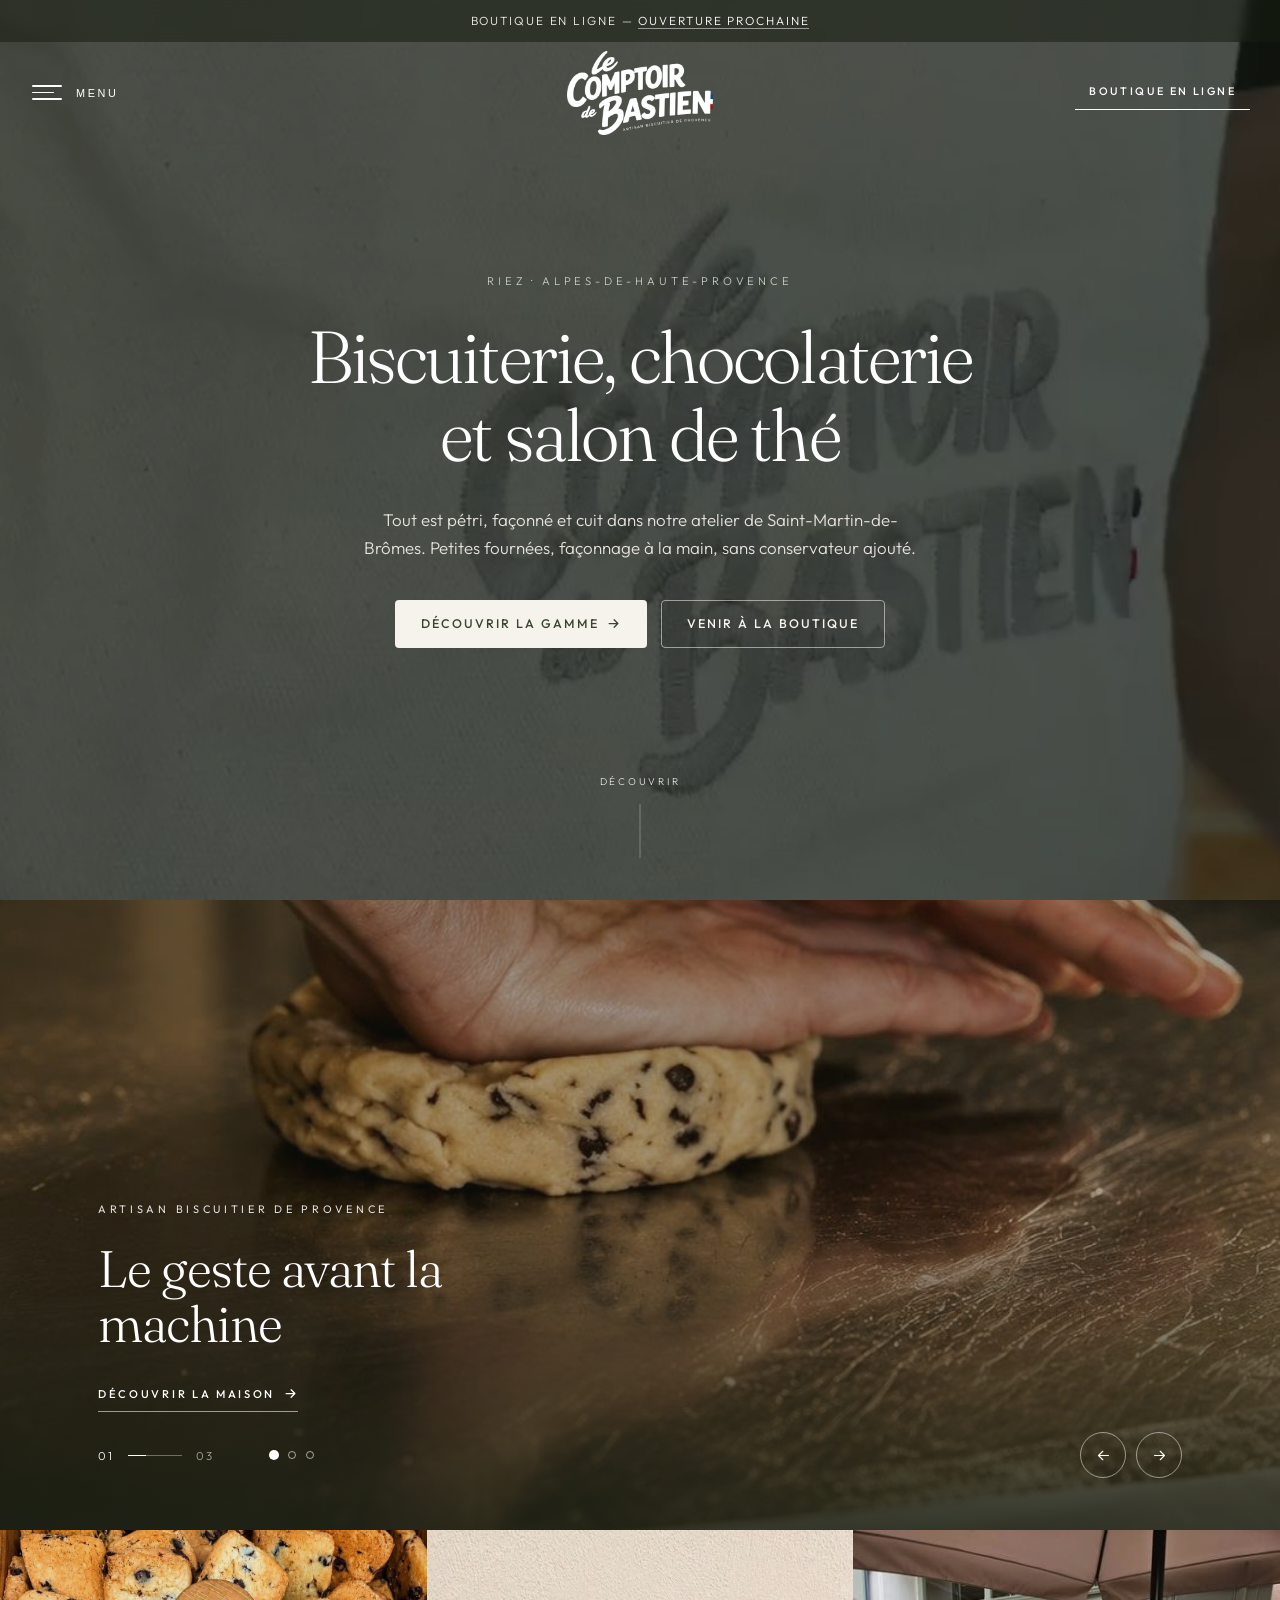
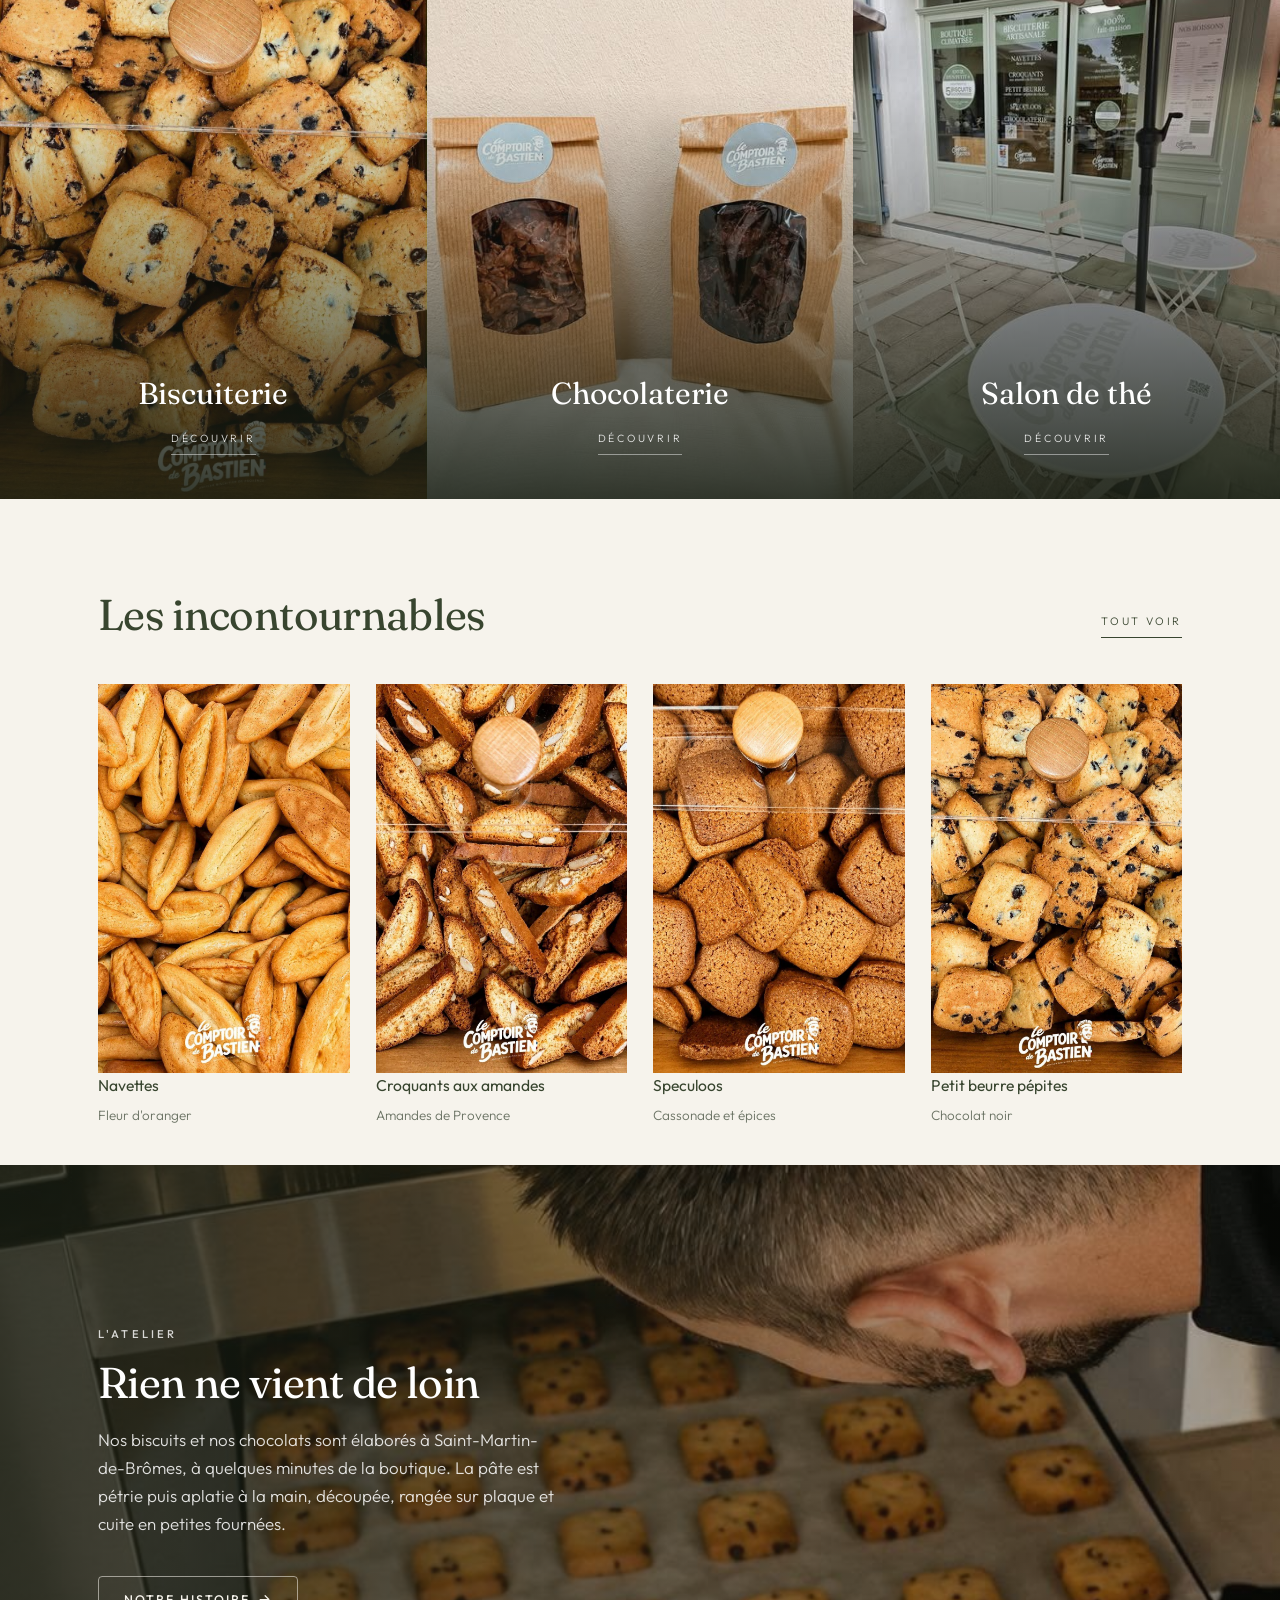
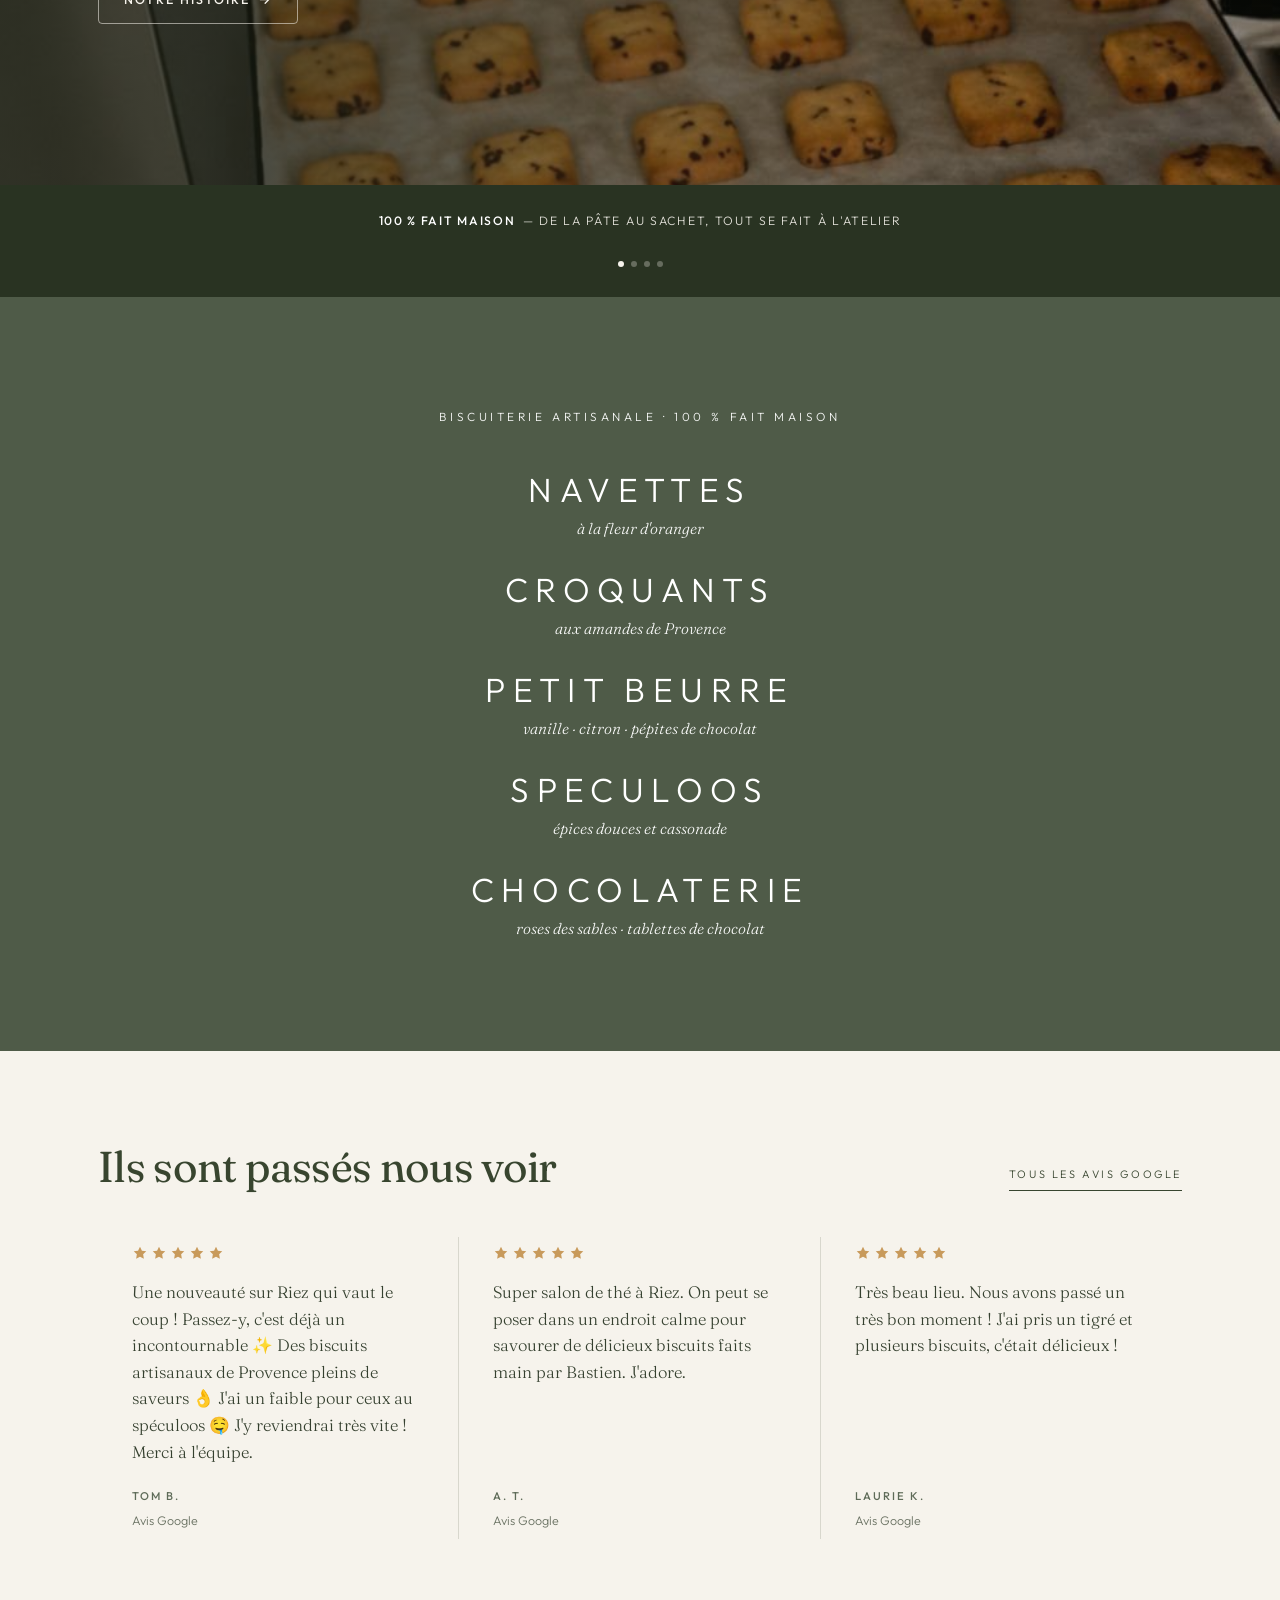
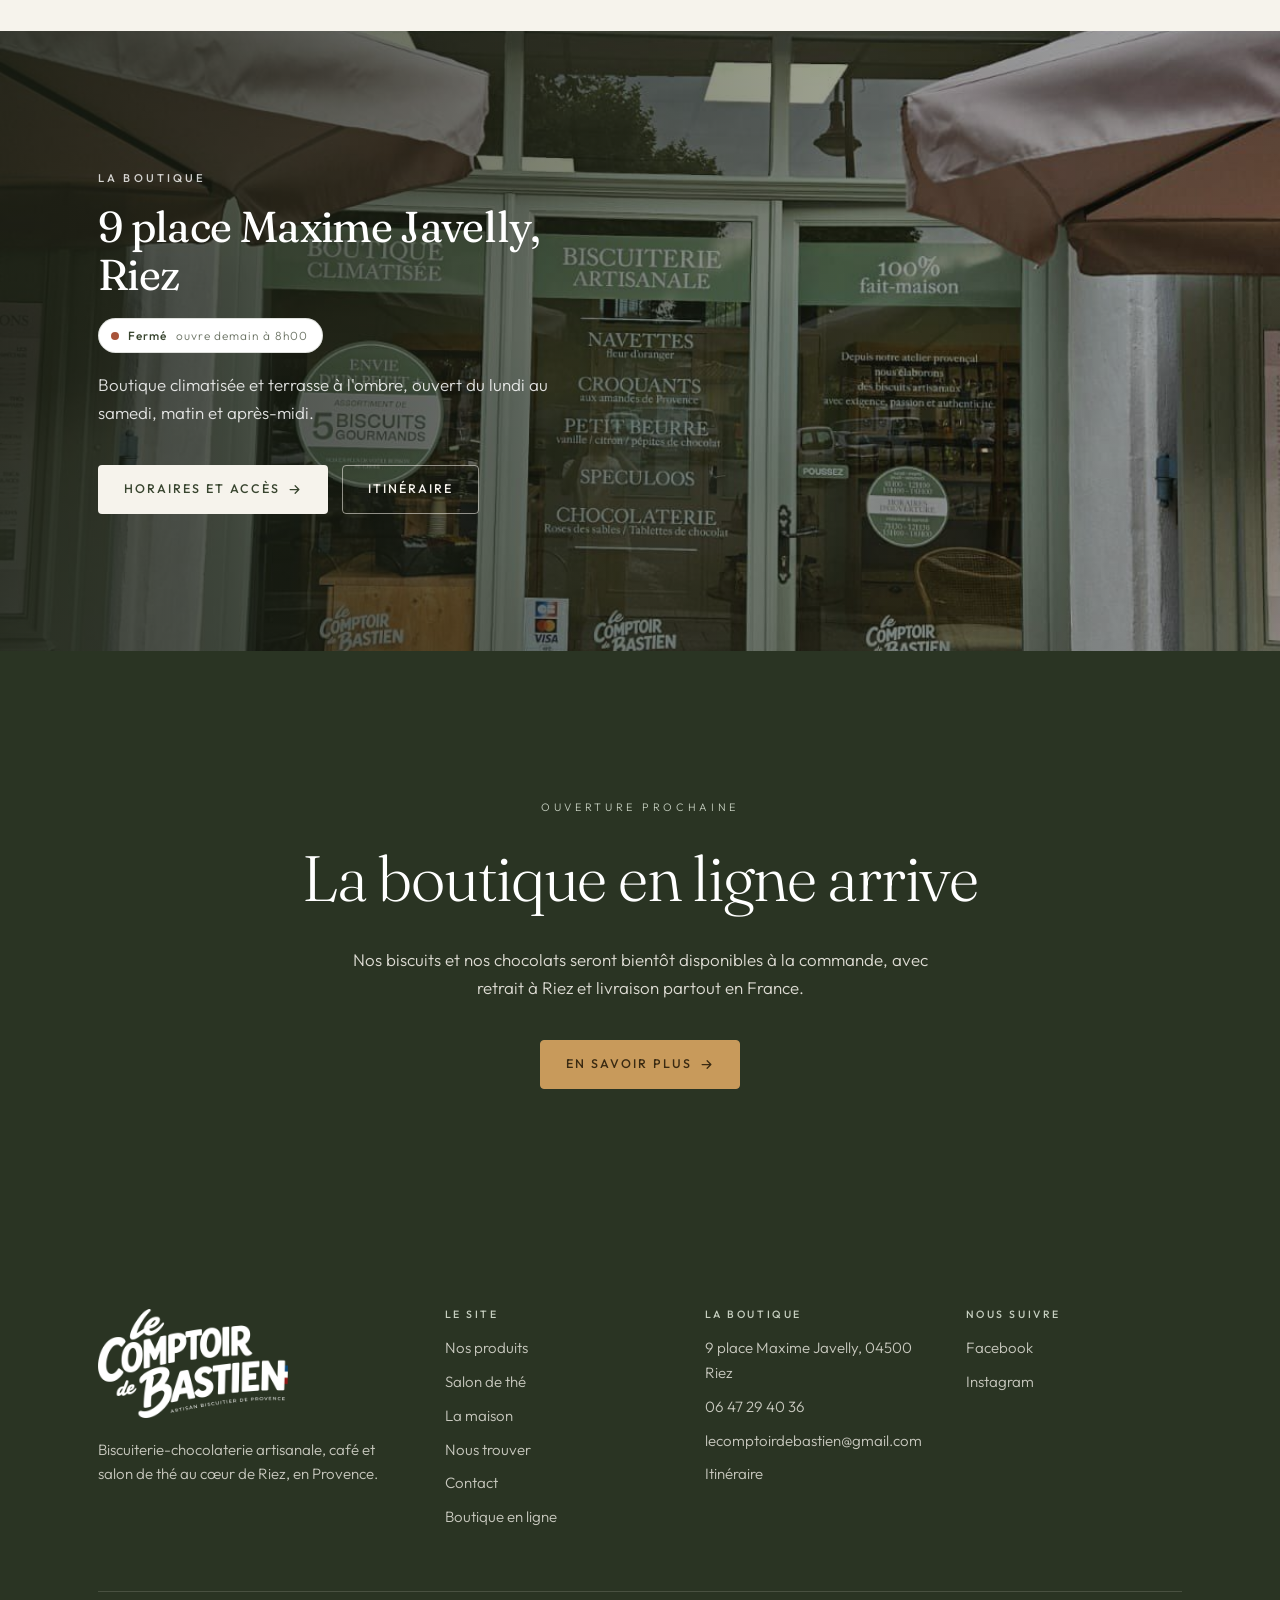
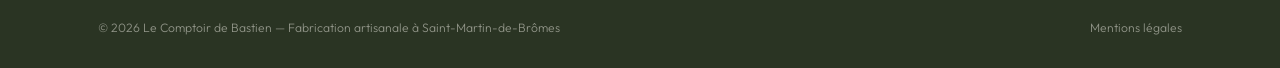
==== commit d730e3c1: "Liens Maps, bouton boutique lisible au survol, menu et contact - Remplace les liens Google Maps par " ====
--- a/index.html
+++ b/index.html
@@ -37,7 +37,6 @@
 <link rel="stylesheet" href="css/style.css">
 </head>
 <body class="has-overlay-header">
-<a class="skip-link" href="#contenu">Aller au contenu</a>
 
 <!-- Vidéo d'atelier, fixée derrière tout le site -->
 <div class="site-video" aria-hidden="true">
@@ -91,13 +90,13 @@
           <li><a href="produits.html">Nos produits</a></li>
           <li><a href="salon-de-the.html">Salon de thé</a></li>
           <li><a href="boutique-en-ligne.html">Boutique en ligne</a></li>
+          <li><a href="la-maison.html">La maison</a></li>
       </ul>
     </nav>
 
     <nav class="drawer-second" aria-label="Liens secondaires">
       <ul>
           <li><a href="index.html" aria-current="page">Accueil</a></li>
-          <li><a href="la-maison.html">La maison</a></li>
           <li><a href="nous-trouver.html">Nous trouver</a></li>
           <li><a href="contact.html">Contact</a></li>
           <li><a href="mentions-legales.html">Mentions légales</a></li>
@@ -322,7 +321,7 @@
   <div class="container">
     <div class="section-head">
       <h2>Ils sont passés nous voir</h2>
-      <a class="see-all" href="https://www.google.com/maps/search/?api=1&query=9+Place+Maxime+Javelly+04500+Riez" target="_blank" rel="noopener">Tous les avis Google</a>
+      <a class="see-all" href="https://maps.app.goo.gl/71JwFmcoFoeho4XAA" target="_blank" rel="noopener">Tous les avis Google</a>
     </div>
     <div class="reviews reveal">
 
@@ -366,7 +365,7 @@
       matin et après-midi.</p>
       <div class="btn-row">
         <a class="btn btn-light" href="nous-trouver.html">Horaires et accès <svg viewBox="0 0 24 24" fill="none" stroke="currentColor" stroke-width="2" stroke-linecap="round" stroke-linejoin="round" aria-hidden="true"><path d="M5 12h14M13 6l6 6-6 6"/></svg></a>
-        <a class="btn btn-outline-light" href="https://www.google.com/maps/search/?api=1&query=9+Place+Maxime+Javelly+04500+Riez" target="_blank" rel="noopener">Itinéraire</a>
+        <a class="btn btn-outline-light" href="https://maps.app.goo.gl/71JwFmcoFoeho4XAA" target="_blank" rel="noopener">Itinéraire</a>
       </div>
     </div>
   </div>
@@ -395,7 +394,7 @@
 
 <nav class="action-bar" aria-label="Actions rapides">
   <a href="tel:+33647294036"><svg viewBox="0 0 24 24" fill="none" stroke="currentColor" stroke-width="1.6" stroke-linecap="round" stroke-linejoin="round" aria-hidden="true"><path d="M22 16.9v3a2 2 0 0 1-2.2 2 19.8 19.8 0 0 1-8.6-3.1 19.5 19.5 0 0 1-6-6A19.8 19.8 0 0 1 2.1 4.2 2 2 0 0 1 4.1 2h3a2 2 0 0 1 2 1.7c.1 1 .4 1.9.7 2.8a2 2 0 0 1-.5 2.1L8.1 9.9a16 16 0 0 0 6 6l1.3-1.3a2 2 0 0 1 2.1-.4c.9.3 1.8.6 2.8.7a2 2 0 0 1 1.7 2Z"/></svg> Appeler</a>
-  <a href="https://www.google.com/maps/search/?api=1&amp;query=9+Place+Maxime+Javelly+04500+Riez" target="_blank" rel="noopener"><svg viewBox="0 0 24 24" fill="none" stroke="currentColor" stroke-width="1.6" stroke-linecap="round" stroke-linejoin="round" aria-hidden="true"><path d="M12 22s7-7.6 7-12.5A7 7 0 0 0 5 9.5C5 14.4 12 22 12 22z"/><circle cx="12" cy="9.5" r="2.5"/></svg> Itinéraire</a>
+  <a href="https://maps.app.goo.gl/71JwFmcoFoeho4XAA" target="_blank" rel="noopener"><svg viewBox="0 0 24 24" fill="none" stroke="currentColor" stroke-width="1.6" stroke-linecap="round" stroke-linejoin="round" aria-hidden="true"><path d="M12 22s7-7.6 7-12.5A7 7 0 0 0 5 9.5C5 14.4 12 22 12 22z"/><circle cx="12" cy="9.5" r="2.5"/></svg> Itinéraire</a>
 </nav>
 
 <footer class="site-footer">
@@ -425,7 +424,7 @@
           <li>9 place Maxime Javelly, 04500 Riez</li>
           <li><a href="tel:+33647294036">06 47 29 40 36</a></li>
           <li><a href="mailto:lecomptoirdebastien@gmail.com">lecomptoirdebastien@gmail.com</a></li>
-          <li><a href="https://www.google.com/maps/search/?api=1&query=9+Place+Maxime+Javelly+04500+Riez" target="_blank" rel="noopener">Itinéraire</a></li>
+          <li><a href="https://maps.app.goo.gl/71JwFmcoFoeho4XAA" target="_blank" rel="noopener">Itinéraire</a></li>
         </ul>
       </div>
 
--- a/css/style.css
+++ b/css/style.css
@@ -566,8 +566,6 @@
 
 :focus-visible { outline: 2px solid var(--biscuit-deep); outline-offset: 3px; }
 
-.skip-link { position: absolute; left: -9999px; top: 0; background: var(--forest); color: var(--cream); padding: 12px 20px; z-index: 999; }
-.skip-link:focus { left: 12px; top: 12px; }
 
 /* ---------------- Responsive ---------------- */
 
@@ -2025,3 +2023,18 @@
 .faq-item h3 { font-size: 1.08rem; margin-bottom: 0.45em; }
 .faq-item p { font-size: 0.95rem; color: var(--text-soft); margin: 0; }
 @media (max-width: 820px) { .faq-list { grid-template-columns: 1fr; gap: 26px; } }
+
+/* ---- Bouton « Boutique en ligne » : survol orange, texte blanc lisible ---- */
+.nav-cta,
+.topbar.is-overlay .nav-cta { padding: 8px 14px; transition: background-color 0.25s ease, color 0.25s ease, border-color 0.25s ease; }
+.nav-cta:hover,
+.nav-cta:focus-visible,
+.topbar.is-overlay .nav-cta:hover,
+.topbar.is-overlay:hover .nav-cta:hover,
+.topbar.is-overlay.is-stuck .nav-cta:hover,
+.topbar.is-overlay .nav-cta:focus-visible {
+  background: var(--biscuit-deep);
+  border-bottom-color: var(--biscuit-deep);
+  color: var(--white);
+  border-radius: var(--radius);
+}
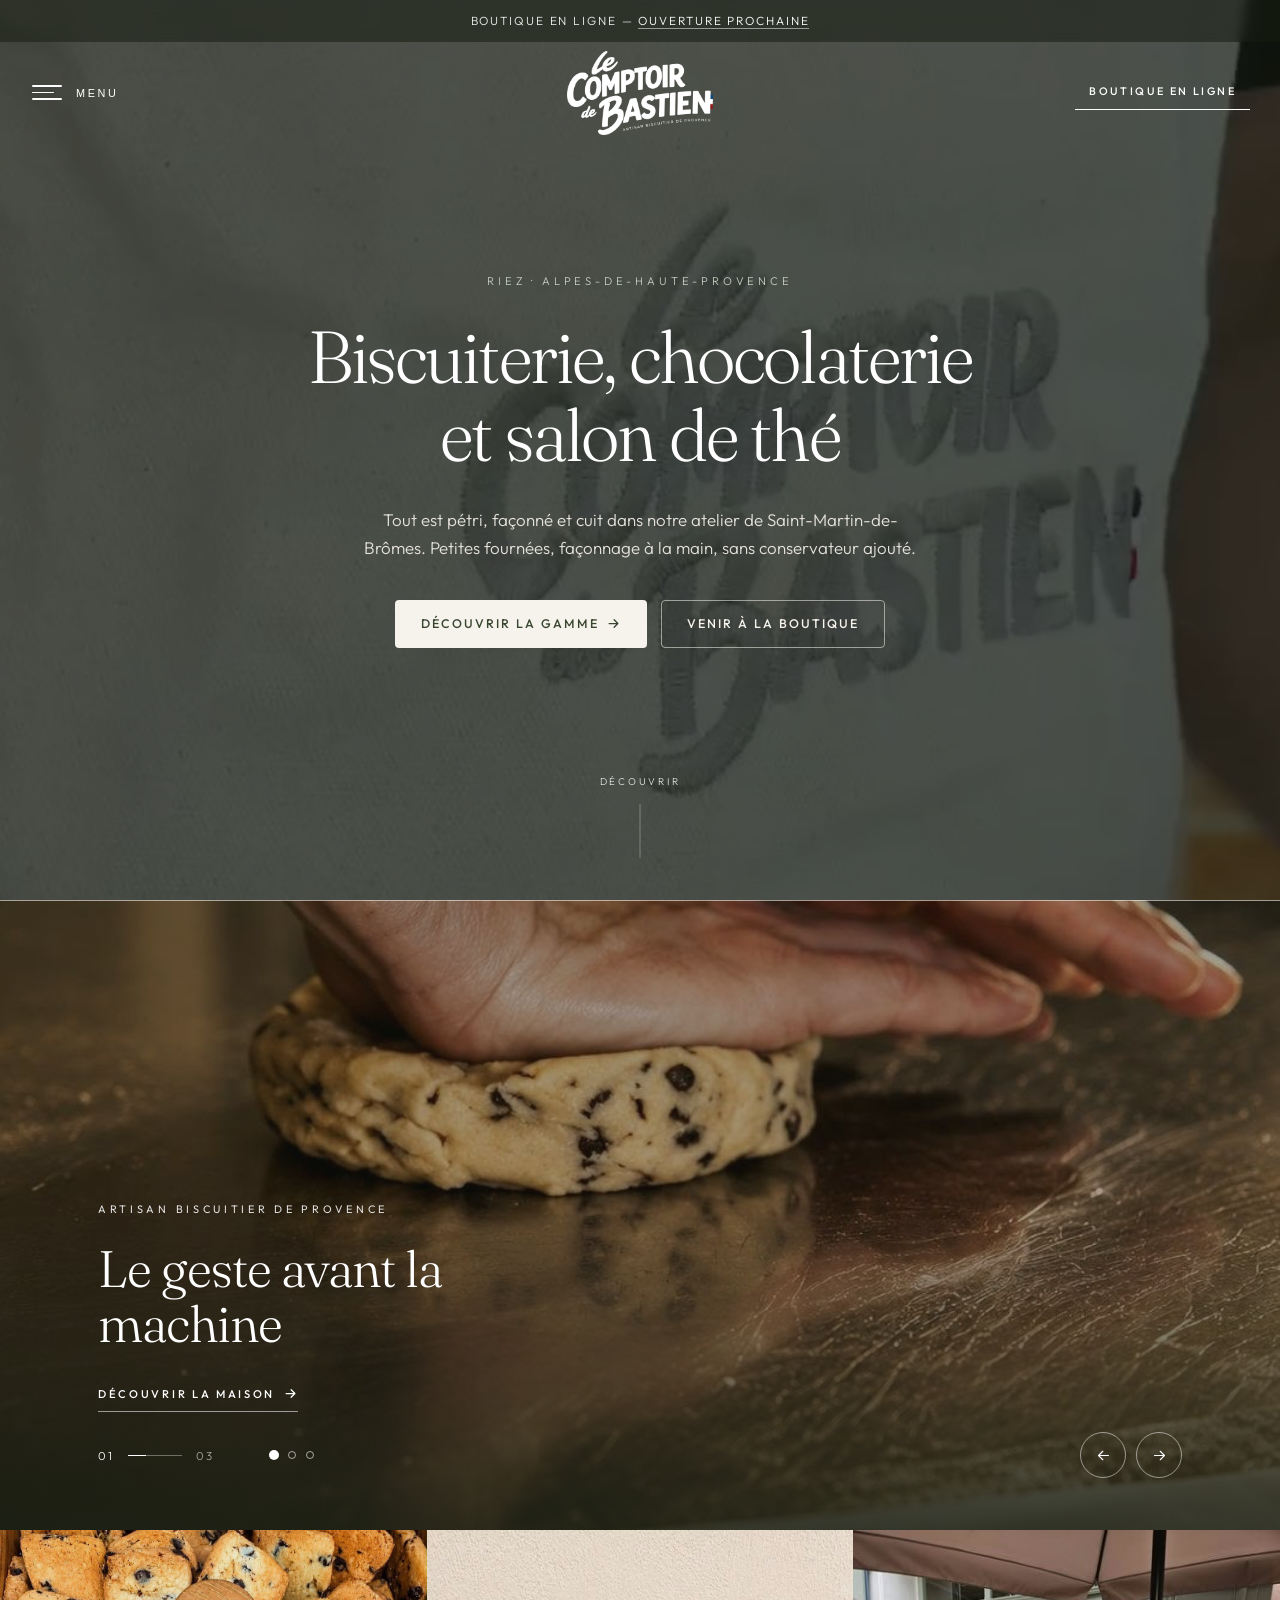
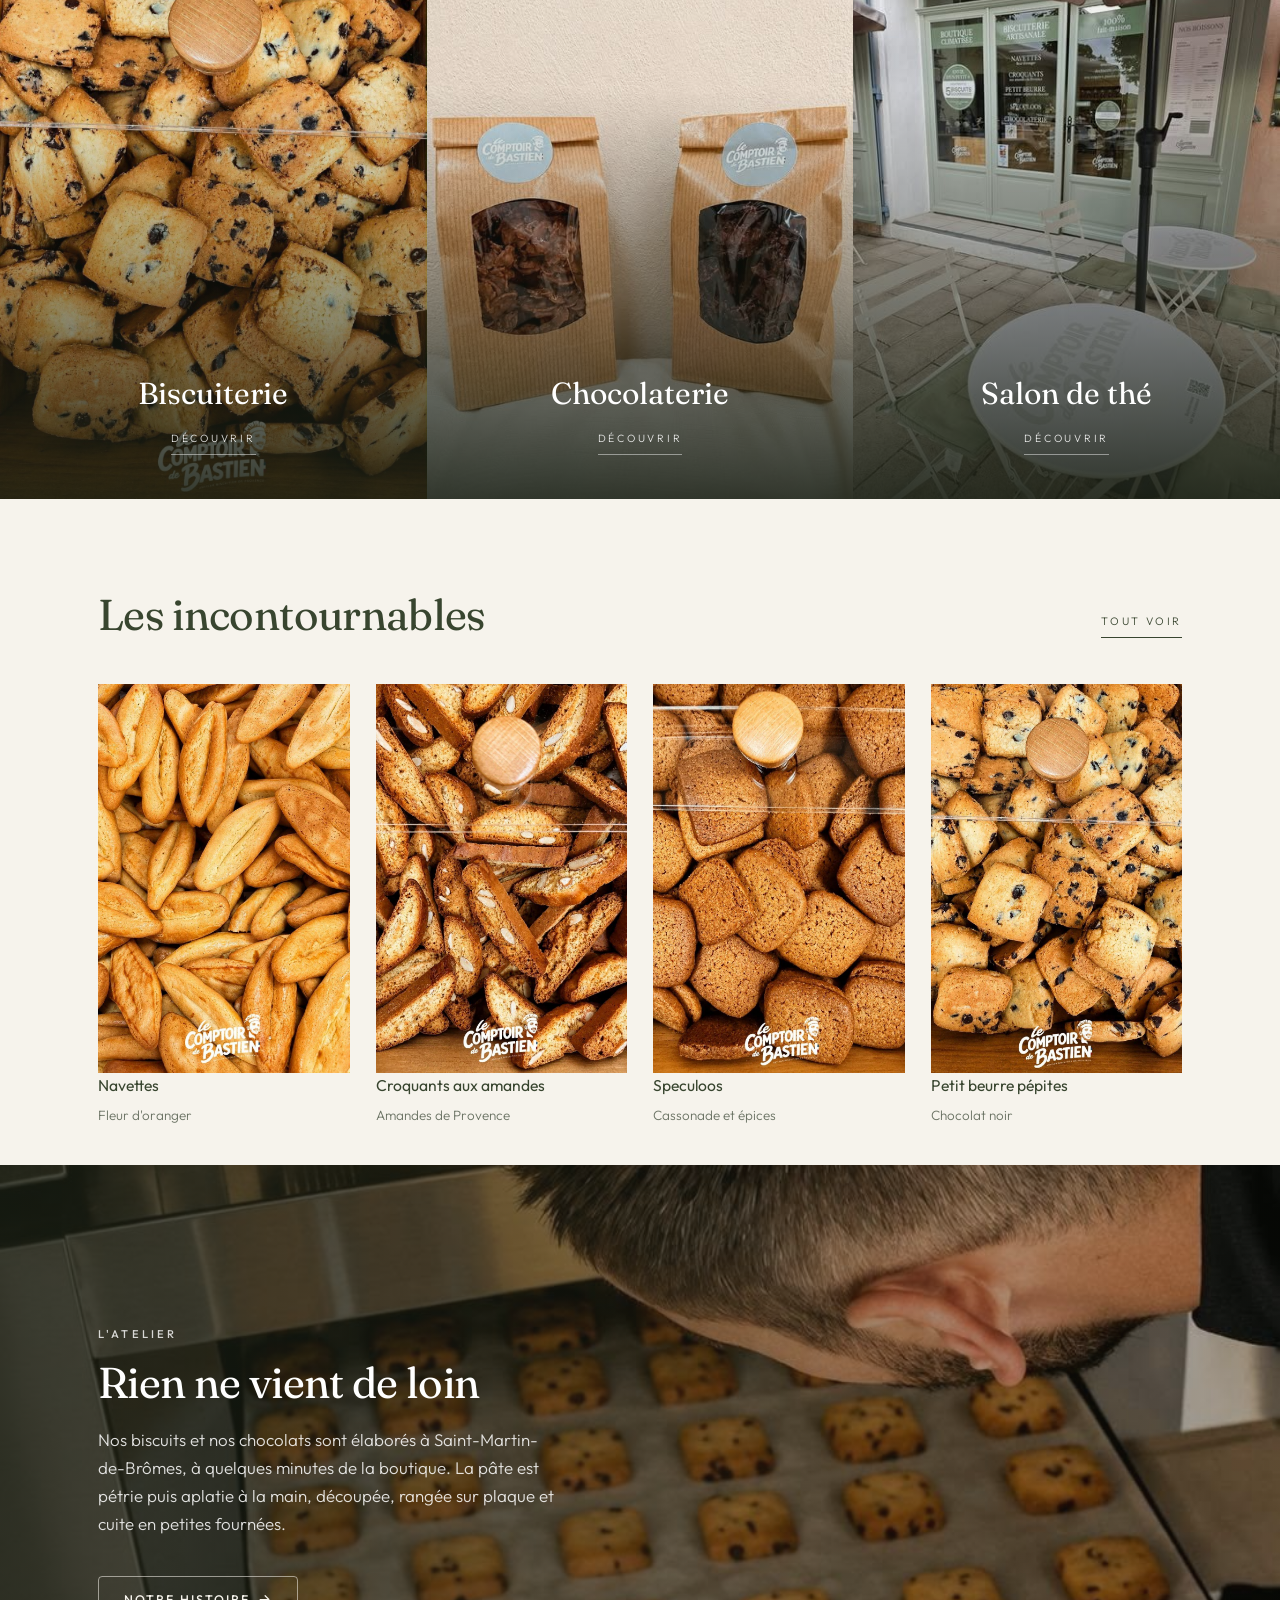
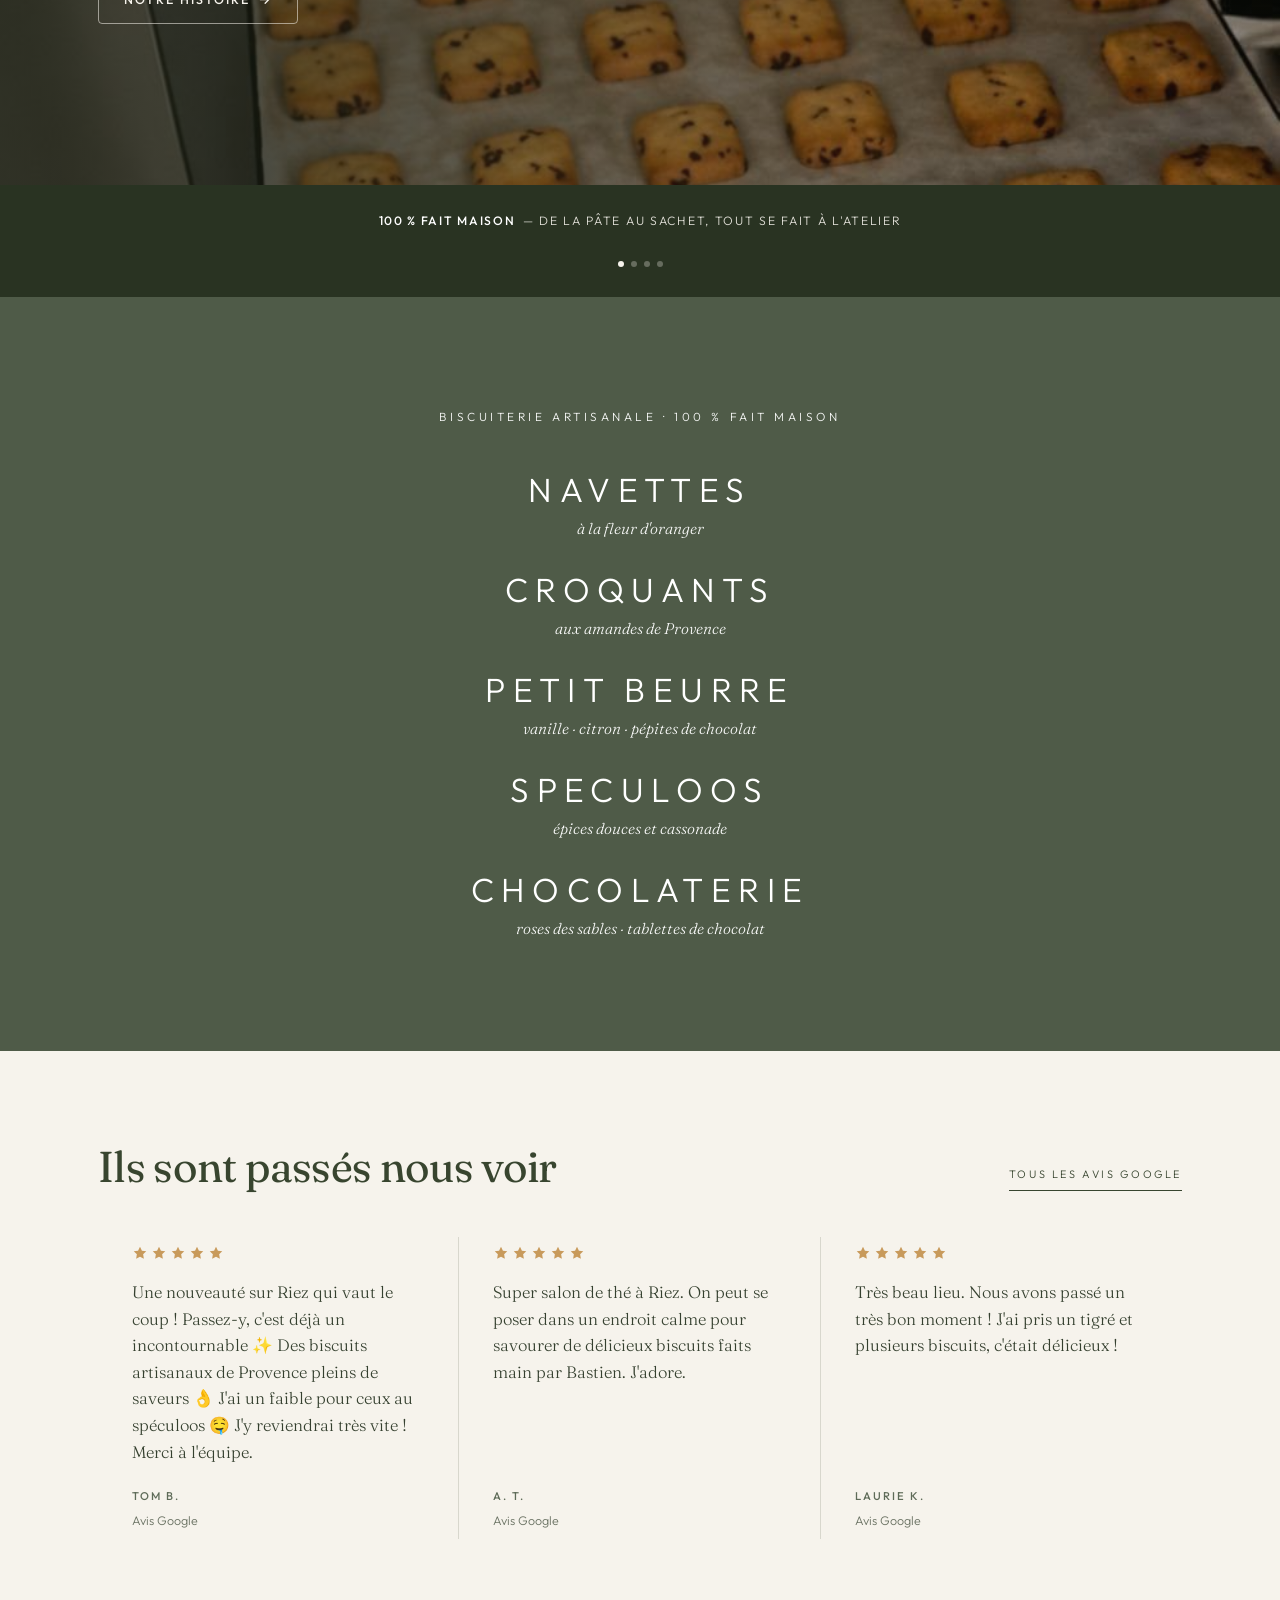
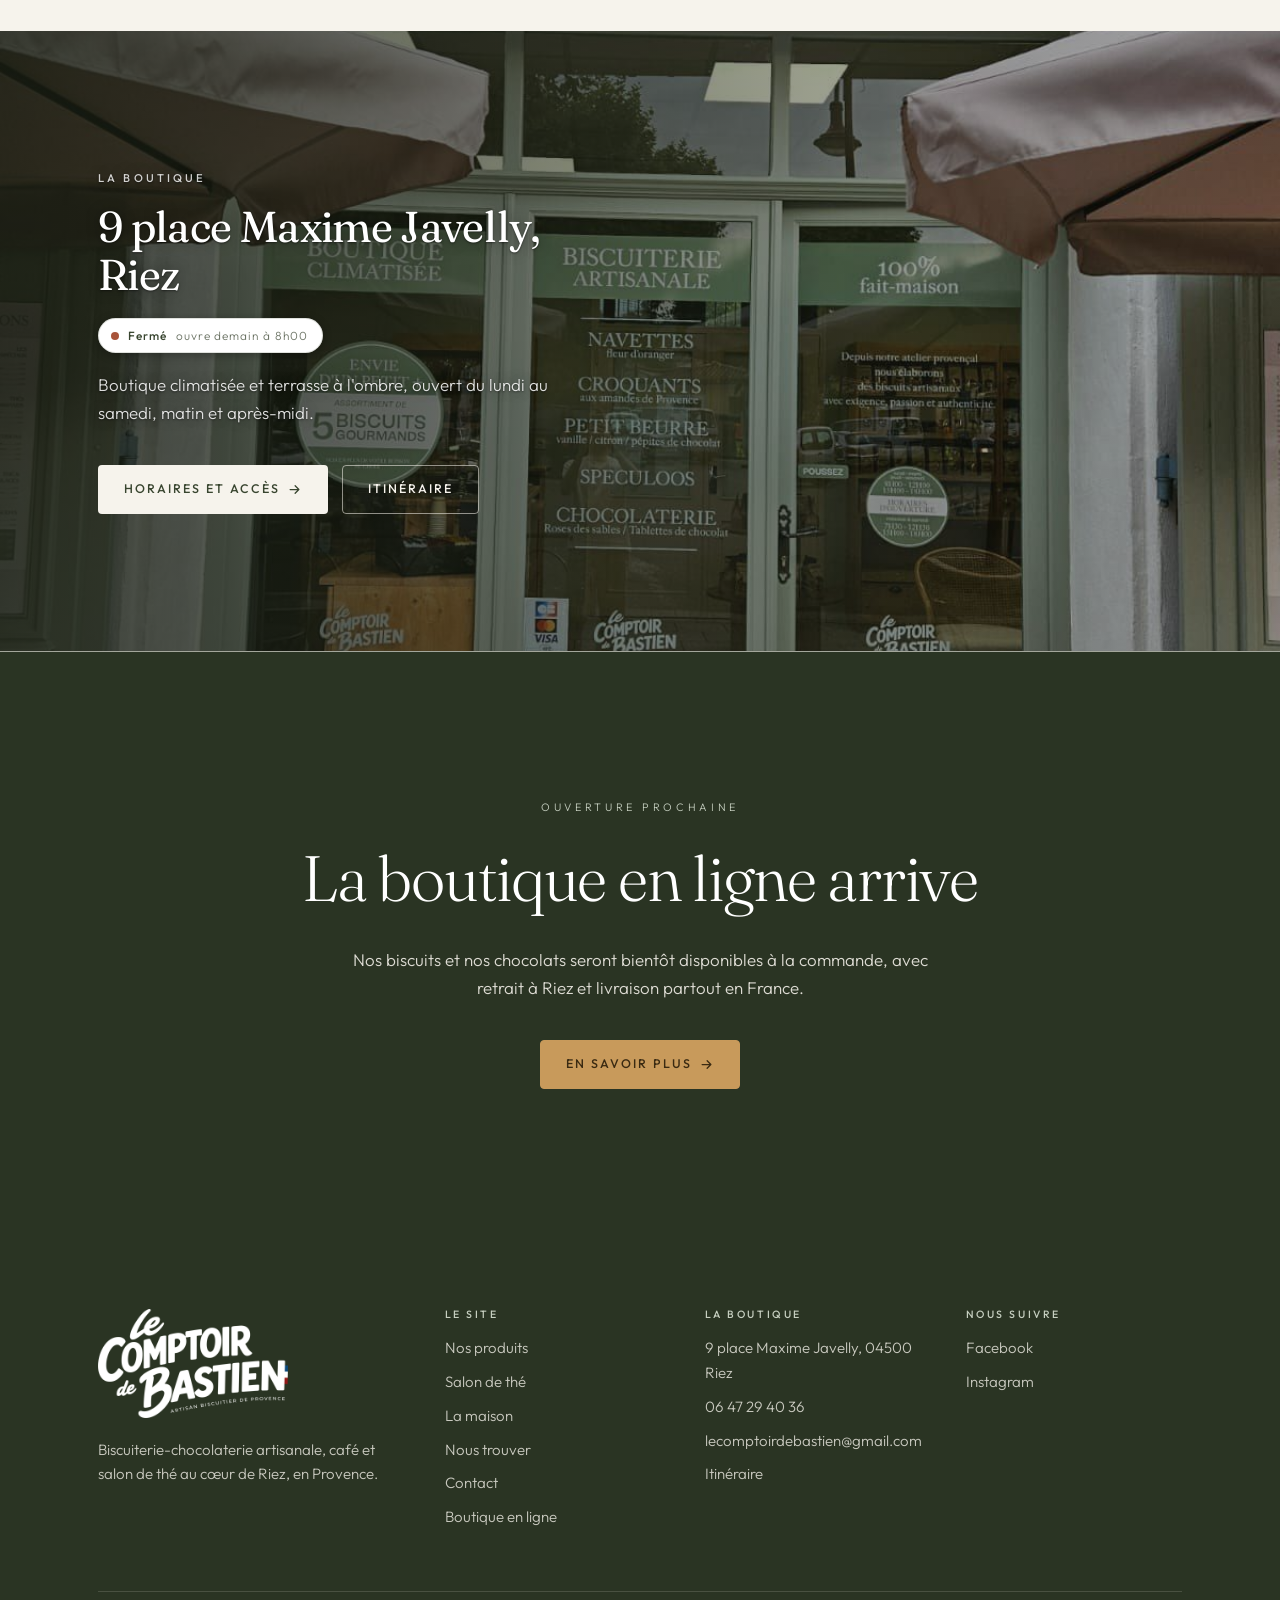
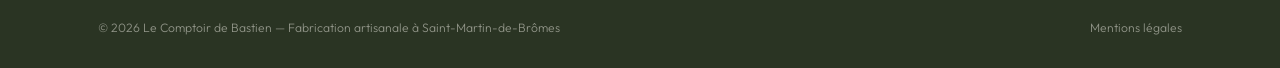
==== commit 05555888: "Coordonnées boutique, bouton en gras, séparateurs vidéo, ombre du bloc boutique - Page boutique : nu" ====
--- a/index.html
+++ b/index.html
@@ -33,7 +33,7 @@
 
 <link rel="preconnect" href="https://fonts.googleapis.com">
 <link rel="preconnect" href="https://fonts.gstatic.com" crossorigin>
-<link href="https://fonts.googleapis.com/css2?family=Fraunces:ital,opsz,wght@0,9..144,400..700;1,9..144,400..600&family=Outfit:wght@200;300;400;500&display=swap" rel="stylesheet">
+<link href="https://fonts.googleapis.com/css2?family=Fraunces:ital,opsz,wght@0,9..144,400..700;1,9..144,400..600&family=Outfit:wght@200;300;400;500;700&display=swap" rel="stylesheet">
 <link rel="stylesheet" href="css/style.css">
 </head>
 <body class="has-overlay-header">
@@ -352,7 +352,7 @@
 </section>
 
 <!-- Bande image : la boutique -->
-<section class="fullbleed" style="padding:0">
+<section class="fullbleed shop-spot" style="padding:0">
   <div class="fullbleed-media">
     <img src="img/devanture.jpg" alt="La devanture vert sauge de la boutique du Comptoir de Bastien à Riez" width="1200" height="1600" loading="lazy">
   </div>
--- a/css/style.css
+++ b/css/style.css
@@ -2038,3 +2038,54 @@
   color: var(--white);
   border-radius: var(--radius);
 }
+
+/* ---- Bouton « Boutique en ligne » en gras au survol, au clic et sur sa page ---- */
+.nav-cta:hover,
+.nav-cta:focus-visible,
+.nav-cta:active,
+.nav-cta[aria-current="page"] { font-weight: 700; }
+
+/* ---- Coordonnées affichées sur la page boutique (sans lien) ---- */
+.contact-chip {
+  display: inline-flex;
+  flex-direction: column;
+  align-items: center;
+  gap: 0.35em;
+  margin: 0;
+  padding: 0.9em 1.6em;
+  border: 1px solid rgba(246,243,236,0.55);
+  border-radius: var(--radius);
+  color: var(--cream);
+  text-align: center;
+}
+.contact-chip-cta { background: var(--biscuit); border-color: var(--biscuit); color: #3A2A12; }
+.contact-chip-label { font-size: 0.72rem; font-weight: 500; letter-spacing: 0.14em; text-transform: uppercase; }
+.contact-chip-value { font-size: 1.05rem; letter-spacing: 0.02em; }
+.cta-band .contact-chip { color: var(--cream); }
+.cta-band .contact-chip-cta { color: #3A2A12; }
+@media (max-width: 640px) {
+  .contact-chip { width: 100%; }
+  .contact-chip-value { overflow-wrap: anywhere; }
+}
+
+/* ---- Fin trait de séparation entre la vidéo et les sections illustrées ---- */
+.on-video + section,
+section + .on-video { position: relative; }
+.on-video + section::before,
+section + .on-video::before {
+  content: "";
+  position: absolute;
+  top: 0; left: 0; right: 0;
+  height: 1px;
+  background: rgba(246,243,236,0.6);
+  z-index: 5;
+  pointer-events: none;
+}
+
+/* ---- Accueil, bloc « La boutique » : ombre légère pour détacher le texte ---- */
+.shop-spot .fullbleed-text .eyebrow,
+.shop-spot .fullbleed-text h2,
+.shop-spot .fullbleed-text p {
+  text-shadow: 0 1px 2px rgba(0,0,0,0.45), 0 0 14px rgba(0,0,0,0.35);
+}
+.shop-spot .open-state { box-shadow: 0 2px 10px rgba(0,0,0,0.3); }
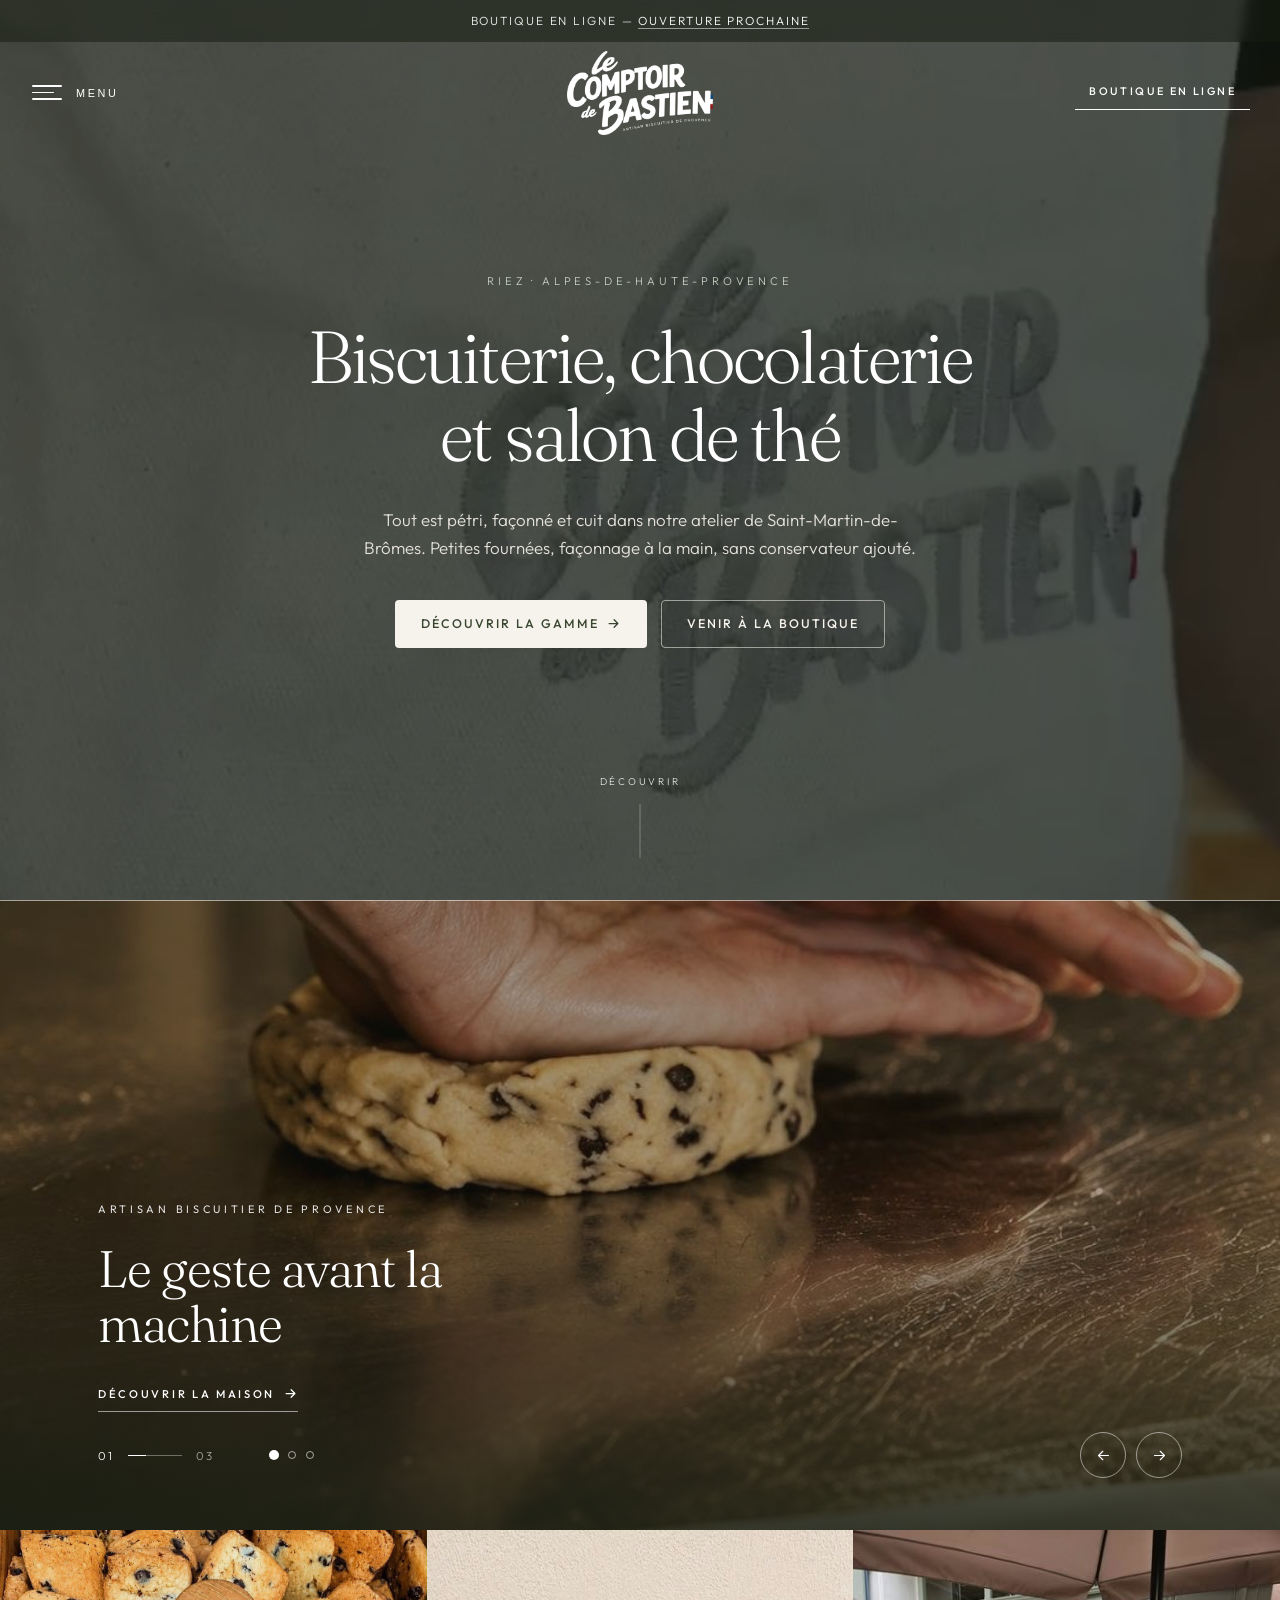
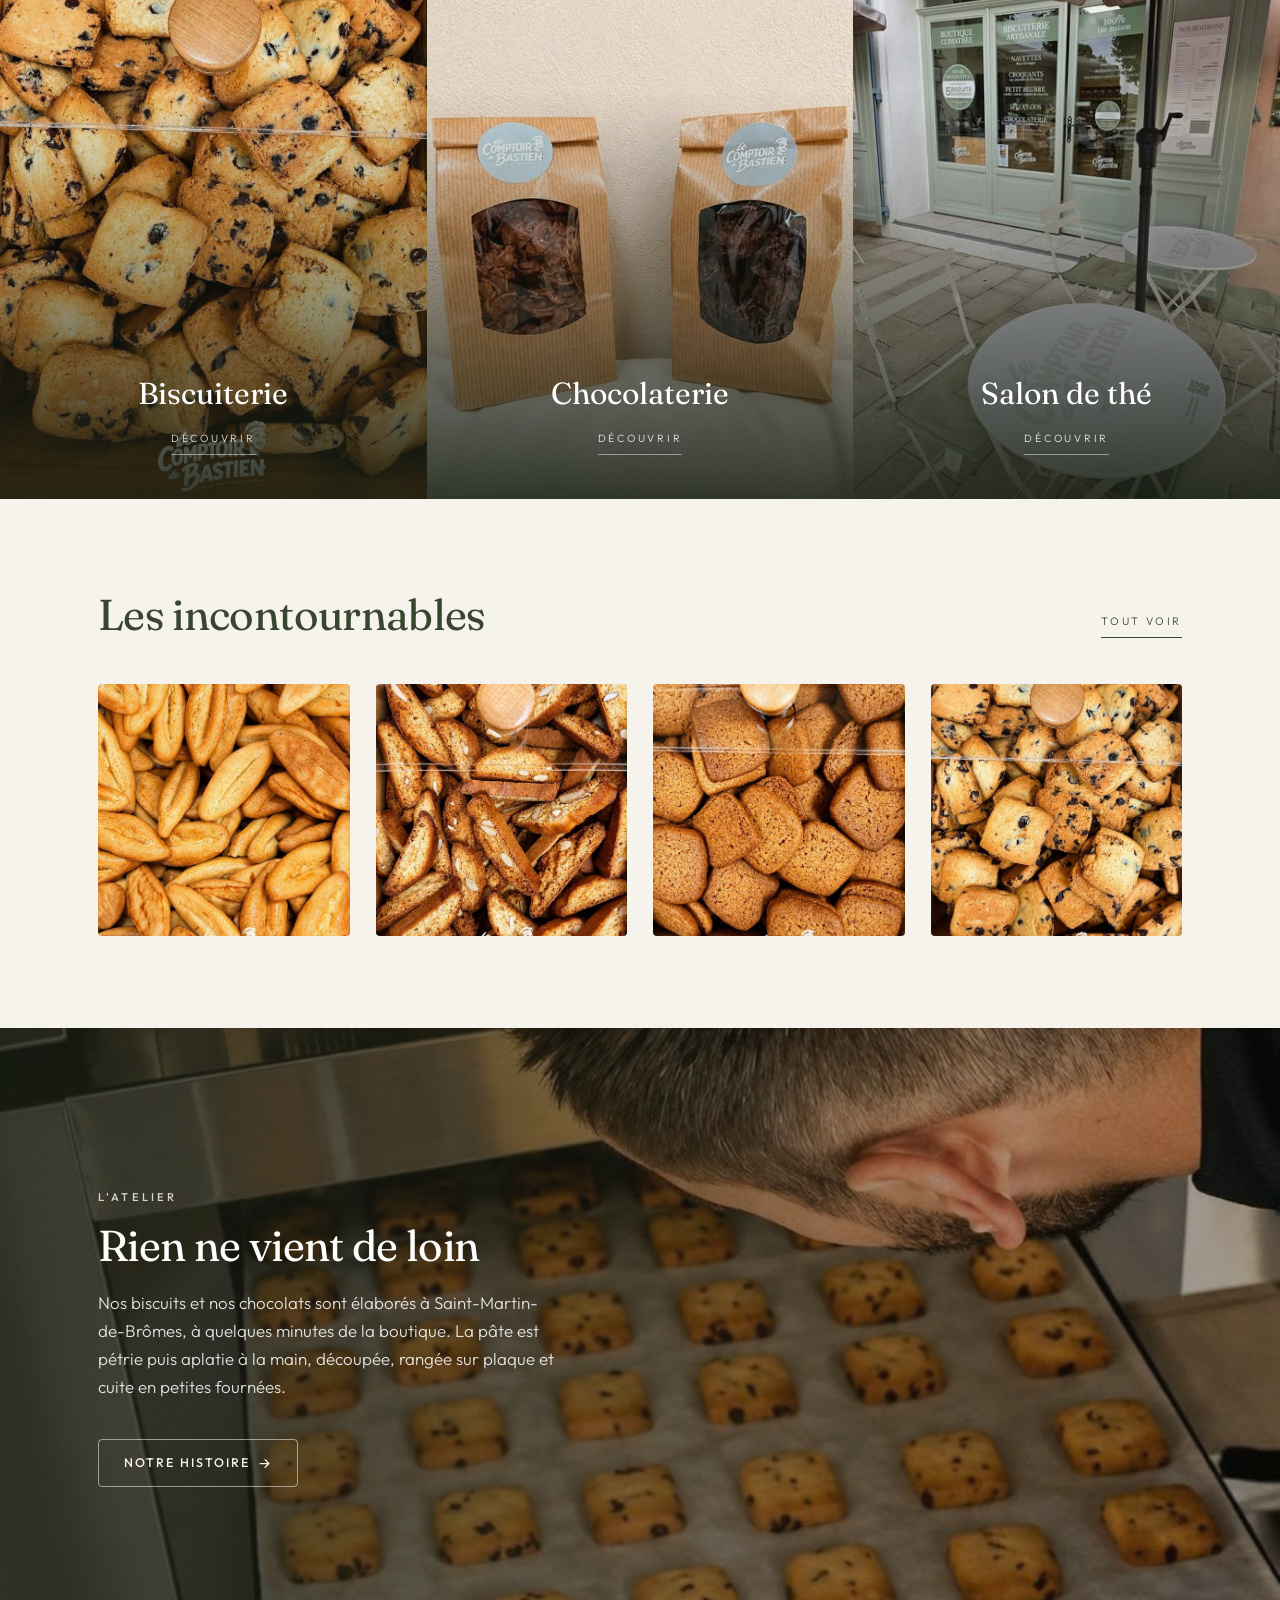
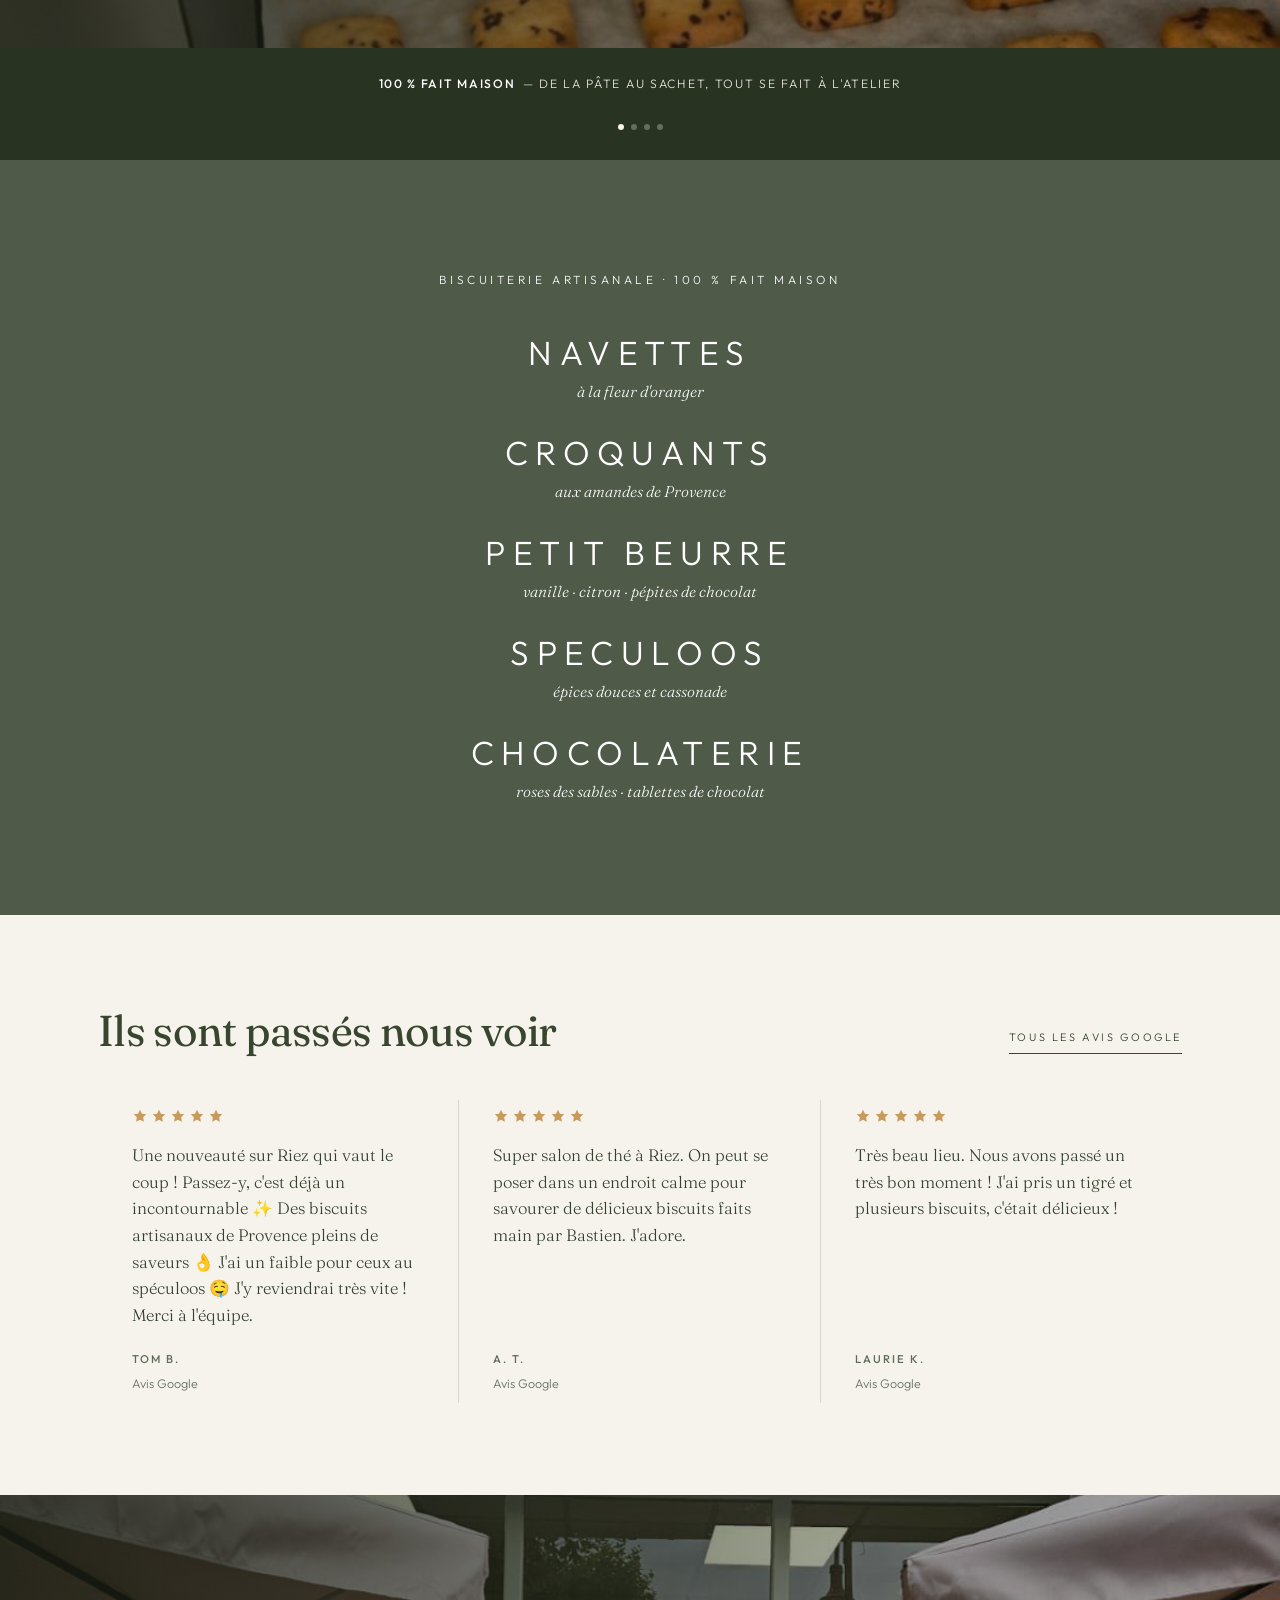
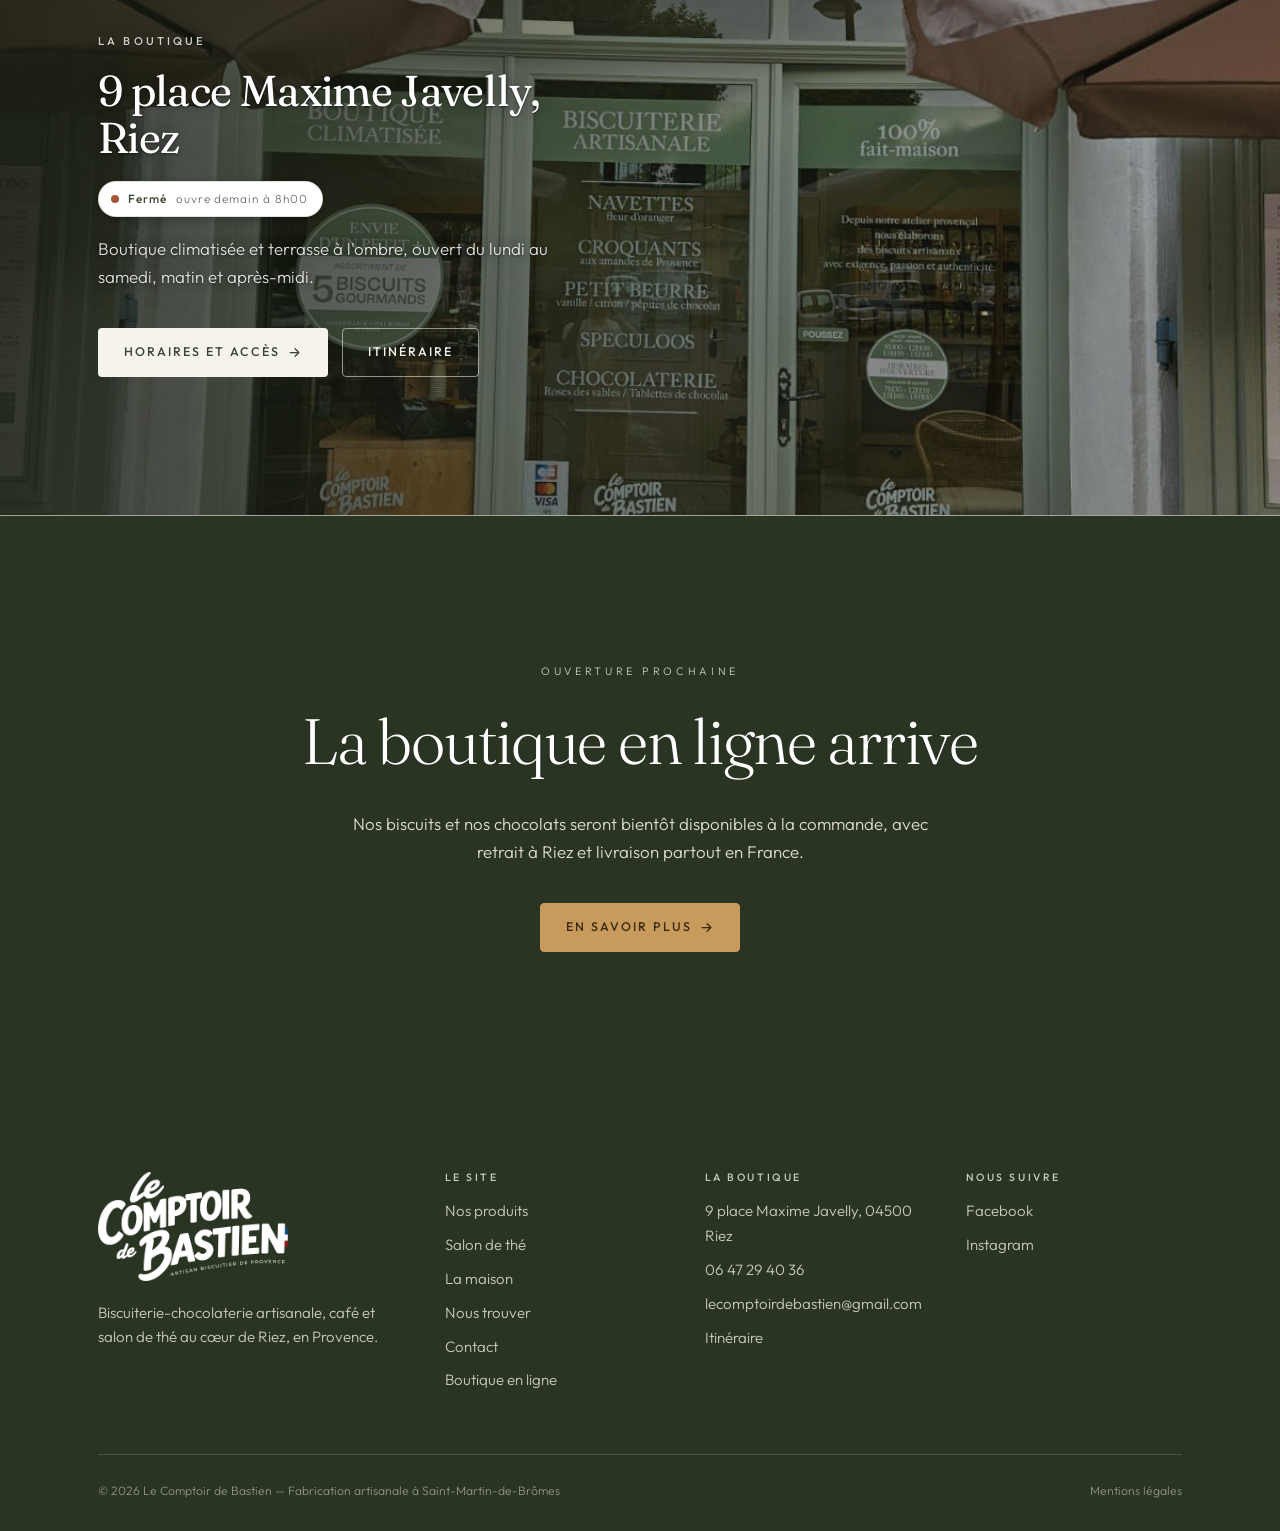
==== commit fa12ef06: "Accueil : noms des incontournables affichés sur l'image Même rendu que la planche des biscuits : voi" ====
--- a/index.html
+++ b/index.html
@@ -34,14 +34,14 @@
 <link rel="preconnect" href="https://fonts.googleapis.com">
 <link rel="preconnect" href="https://fonts.gstatic.com" crossorigin>
 <link href="https://fonts.googleapis.com/css2?family=Fraunces:ital,opsz,wght@0,9..144,400..700;1,9..144,400..600&family=Outfit:wght@200;300;400;500;700&display=swap" rel="stylesheet">
-<link rel="stylesheet" href="css/style.css">
+<link rel="stylesheet" href="css/style.css?v=20260925c">
 </head>
 <body class="has-overlay-header">
 
 <!-- Vidéo d'atelier, fixée derrière tout le site -->
 <div class="site-video" aria-hidden="true">
   <img class="poster" src="media/atelier-poster.jpg" alt="" width="1280" height="722">
-  <video muted loop playsinline preload="metadata" poster="media/atelier-poster.jpg">
+  <video autoplay muted loop playsinline preload="auto" poster="media/atelier-poster.jpg">
     <source src="media/atelier.mp4" type="video/mp4">
   </video>
 </div>
@@ -231,30 +231,30 @@
       <h2>Les incontournables</h2>
       <a class="see-all" href="produits.html">Tout voir</a>
     </div>
-    <div class="shop-grid reveal">
+    <div class="shop-grid planche reveal">
 
       <a class="shop-item" href="produits.html">
-        <span class="thumb"><img src="img/navettes.jpg" alt="Navettes à la fleur d'oranger" width="1086" height="1448" loading="lazy"></span>
-        <span class="s-name">Navettes</span>
-        <span class="s-meta"><span>Fleur d'oranger</span></span>
+        <span class="thumb"><img src="img/navettes.jpg" alt="Navettes à la fleur d'oranger" width="1086" height="1448" loading="lazy">
+          <span class="s-overlay"><span class="s-name">Navettes</span><span class="s-meta">Fleur d'oranger</span></span>
+        </span>
       </a>
 
       <a class="shop-item" href="produits.html">
-        <span class="thumb"><img src="img/croquants-boite.jpg" alt="Croquants aux amandes de Provence" width="1086" height="1448" loading="lazy"></span>
-        <span class="s-name">Croquants aux amandes</span>
-        <span class="s-meta"><span>Amandes de Provence</span></span>
+        <span class="thumb"><img src="img/croquants-boite.jpg" alt="Croquants aux amandes de Provence" width="1086" height="1448" loading="lazy">
+          <span class="s-overlay"><span class="s-name">Croquants aux amandes</span><span class="s-meta">Amandes de Provence</span></span>
+        </span>
       </a>
 
       <a class="shop-item" href="produits.html">
-        <span class="thumb"><img src="img/biscuit-speculoos.jpg" alt="Biscuits speculoos" width="1086" height="1448" loading="lazy"></span>
-        <span class="s-name">Speculoos</span>
-        <span class="s-meta"><span>Cassonade et épices</span></span>
+        <span class="thumb"><img src="img/biscuit-speculoos.jpg" alt="Biscuits speculoos" width="1086" height="1448" loading="lazy">
+          <span class="s-overlay"><span class="s-name">Speculoos</span><span class="s-meta">Cassonade et épices</span></span>
+        </span>
       </a>
 
       <a class="shop-item" href="produits.html">
-        <span class="thumb"><img src="img/biscuit-pepites.jpg" alt="Petits beurre aux pépites de chocolat" width="1086" height="1448" loading="lazy"></span>
-        <span class="s-name">Petit beurre pépites</span>
-        <span class="s-meta"><span>Chocolat noir</span></span>
+        <span class="thumb"><img src="img/biscuit-pepites.jpg" alt="Petits beurre aux pépites de chocolat" width="1086" height="1448" loading="lazy">
+          <span class="s-overlay"><span class="s-name">Petit beurre pépites</span><span class="s-meta">Chocolat noir</span></span>
+        </span>
       </a>
 
     </div>
@@ -445,6 +445,6 @@
   </div>
 </footer>
 
-<script src="js/main.js"></script>
+<script src="js/main.js?v=20260925c"></script>
 </body>
 </html>
--- a/css/style.css
+++ b/css/style.css
@@ -1677,9 +1677,6 @@
 
 /* ---- Économie de ressources ---- */
 @media (max-width: 820px) {
-  /* La vidéo fixée est coûteuse sur mobile : on garde l'image seule */
-  .site-video video { display: none; }
-  .site-video .poster { display: block !important; }
   .statement.on-video { padding: 92px 0; }
   .page-head.on-video { padding: 96px 0 46px; }
 }
@@ -2089,3 +2086,120 @@
   text-shadow: 0 1px 2px rgba(0,0,0,0.45), 0 0 14px rgba(0,0,0,0.35);
 }
 .shop-spot .open-state { box-shadow: 0 2px 10px rgba(0,0,0,0.3); }
+
+/* ---- Page contact : cartes de contact ---- */
+.contact-choices { display: grid; grid-template-columns: repeat(2, 1fr); gap: 22px; }
+.choice {
+  display: flex;
+  align-items: flex-start;
+  gap: 22px;
+  padding: 32px;
+  background: var(--white);
+  border: 1px solid var(--line);
+  border-radius: var(--radius);
+  color: var(--text);
+  text-decoration: none;
+  transition: border-color 0.25s ease, box-shadow 0.25s ease, transform 0.25s ease;
+}
+a.choice:hover { border-color: var(--sage-deep); box-shadow: var(--shadow); transform: translateY(-2px); }
+.c-icon {
+  flex: 0 0 auto;
+  display: inline-flex;
+  align-items: center;
+  justify-content: center;
+  width: 52px;
+  height: 52px;
+  border-radius: 50%;
+  background: var(--sage-soft);
+  color: var(--forest);
+}
+.c-icon svg { width: 24px; height: 24px; }
+.c-body { display: flex; flex-direction: column; gap: 6px; min-width: 0; }
+.c-label { font-size: 0.72rem; font-weight: 500; letter-spacing: 0.16em; text-transform: uppercase; color: var(--sage-deep); }
+.c-value { font-family: var(--font-display); font-size: 1.35rem; color: var(--forest); overflow-wrap: anywhere; }
+.c-note { font-size: 0.95rem; color: var(--text-soft); line-height: 1.6; }
+.c-go {
+  display: inline-flex;
+  align-items: center;
+  gap: 0.5em;
+  margin-top: 10px;
+  align-self: flex-start;
+  font-size: 0.72rem;
+  font-weight: 500;
+  letter-spacing: 0.14em;
+  text-transform: uppercase;
+  color: var(--forest);
+  border-bottom: 1px solid currentColor;
+  padding-bottom: 4px;
+  text-decoration: none;
+}
+.c-go svg { width: 14px; height: 14px; transition: transform 0.25s ease; }
+a.choice:hover .c-go, a.c-go:hover { color: var(--biscuit-deep); }
+a.choice:hover .c-go svg, a.c-go:hover svg { transform: translateX(4px); }
+.choice-wide { grid-column: 1 / -1; align-items: center; }
+.choice-wide .c-body { flex: 1 1 auto; }
+.c-links { display: flex; gap: 28px; flex-wrap: wrap; }
+.c-links .c-go { margin-top: 0; }
+@media (max-width: 760px) {
+  .contact-choices { grid-template-columns: 1fr; }
+  .choice { padding: 24px; gap: 16px; }
+  .choice-wide { flex-wrap: wrap; align-items: flex-start; }
+  .choice-wide .c-links { width: 100%; padding-left: 68px; }
+  .c-value { font-size: 1.1rem; }
+  .c-links { gap: 22px; }
+}
+
+/* ---- Produits, « La planche des biscuits » : nom sur l'image ---- */
+.planche .shop-item .thumb { display: block; margin-bottom: 0; border-radius: var(--radius); }
+.planche .s-overlay {
+  position: absolute;
+  inset: 0;
+  display: flex;
+  flex-direction: column;
+  align-items: center;
+  justify-content: center;
+  gap: 10px;
+  padding: 24px;
+  text-align: center;
+  background: rgba(56, 69, 47, 0.72);
+  opacity: 0;
+  transition: opacity 0.4s ease;
+}
+.planche .shop-item .s-name {
+  margin: 0;
+  font-family: var(--font-display);
+  font-size: clamp(1.6rem, 2.6vw, 2.3rem);
+  line-height: 1.15;
+  color: var(--white);
+  transform: translateY(10px);
+  transition: transform 0.5s cubic-bezier(0.16, 0.8, 0.3, 1);
+}
+.planche .shop-item .s-meta {
+  display: block;
+  font-size: 0.78rem;
+  letter-spacing: 0.16em;
+  text-transform: uppercase;
+  color: var(--sage-light);
+}
+.planche .shop-item:hover .s-overlay,
+.planche .shop-item:focus-visible .s-overlay { opacity: 1; }
+.planche .shop-item:hover .s-name,
+.planche .shop-item:focus-visible .s-name { transform: none; }
+
+/* Écrans tactiles (pas de survol) : bandeau vert toujours visible en bas de l'image */
+@media (hover: none) {
+  .planche .s-overlay {
+    inset: auto 0 0 0;
+    gap: 4px;
+    padding: 10px 10px;
+    opacity: 1;
+    background: rgba(56, 69, 47, 0.8);
+  }
+  .planche .shop-item .s-name { font-size: 1.05rem; transform: none; }
+  .planche .shop-item .s-meta { display: none; }
+}
+/* Grille à 4 colonnes (accueil) : nom un peu plus petit */
+.shop-grid.planche:not(.cols-3) .shop-item .s-name { font-size: clamp(1.4rem, 2vw, 1.85rem); }
+@media (hover: none) {
+  .shop-grid.planche:not(.cols-3) .shop-item .s-name { font-size: 1.05rem; }
+}
